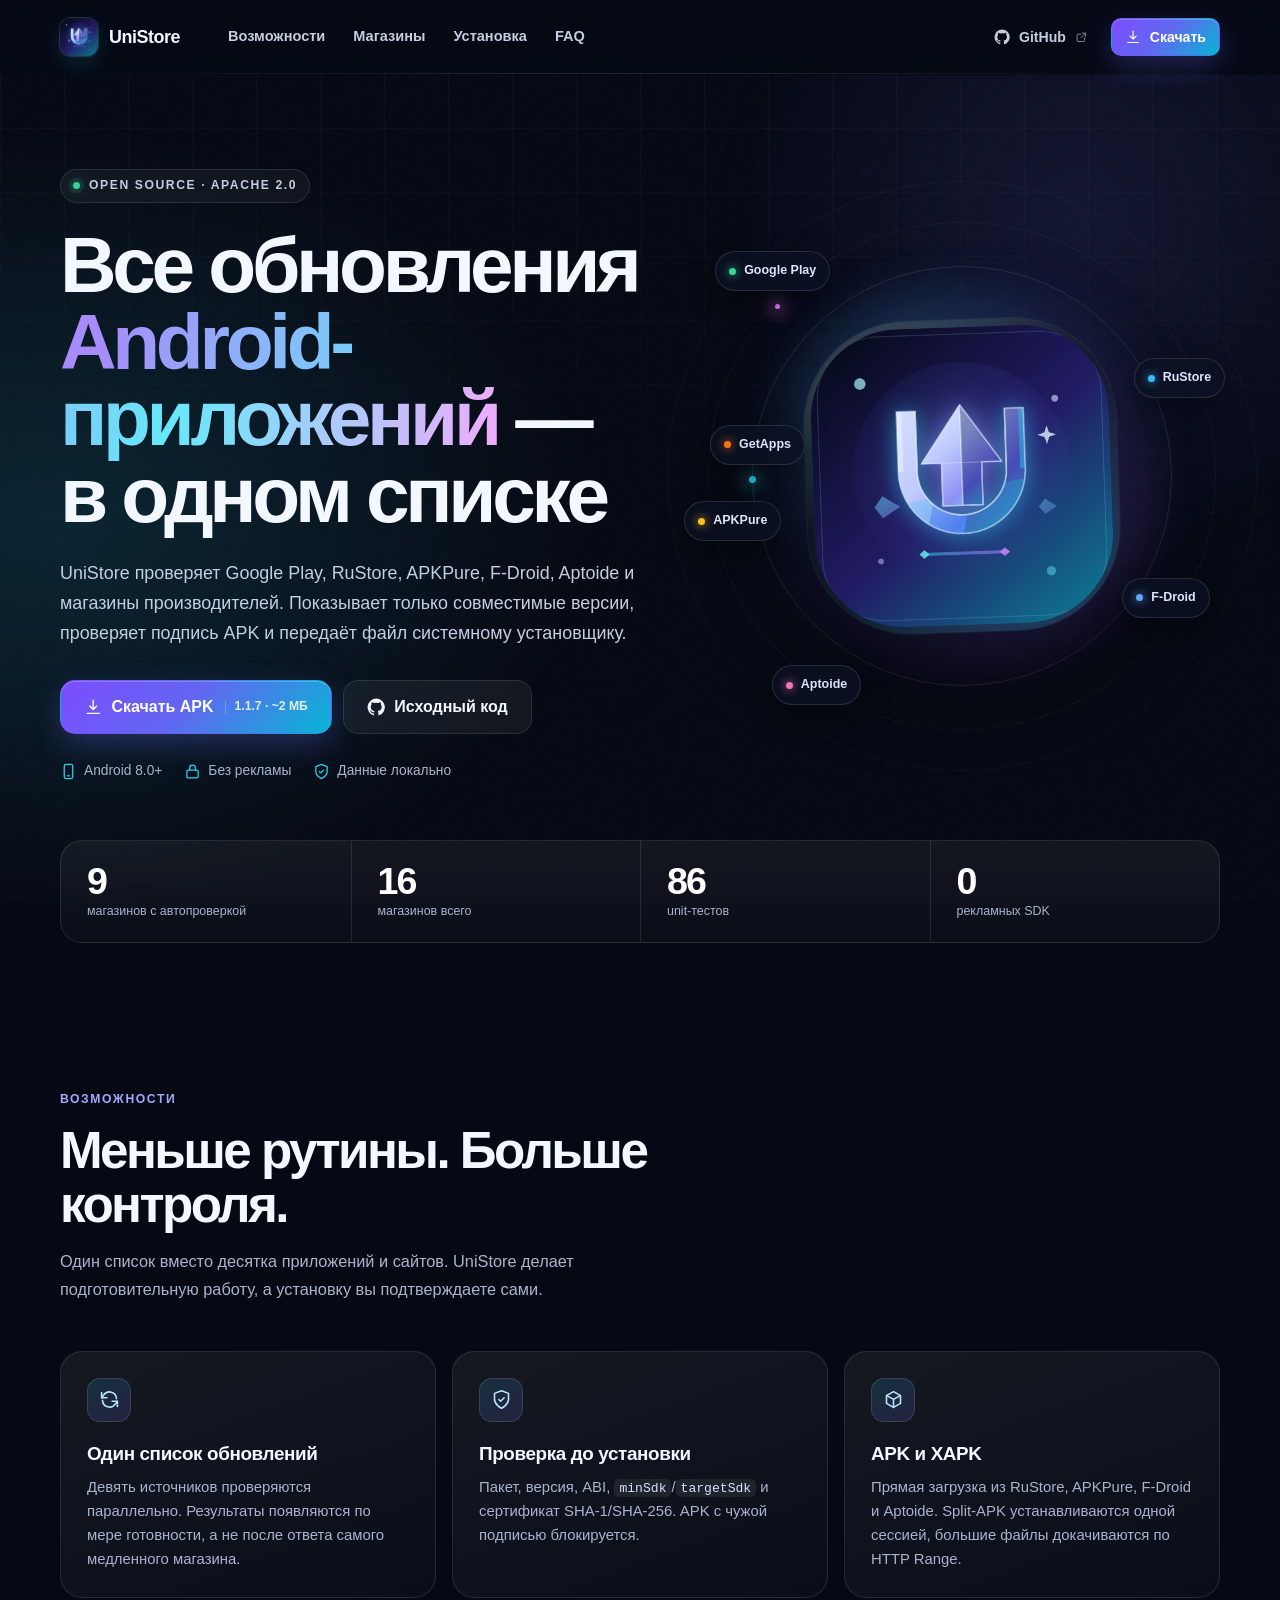
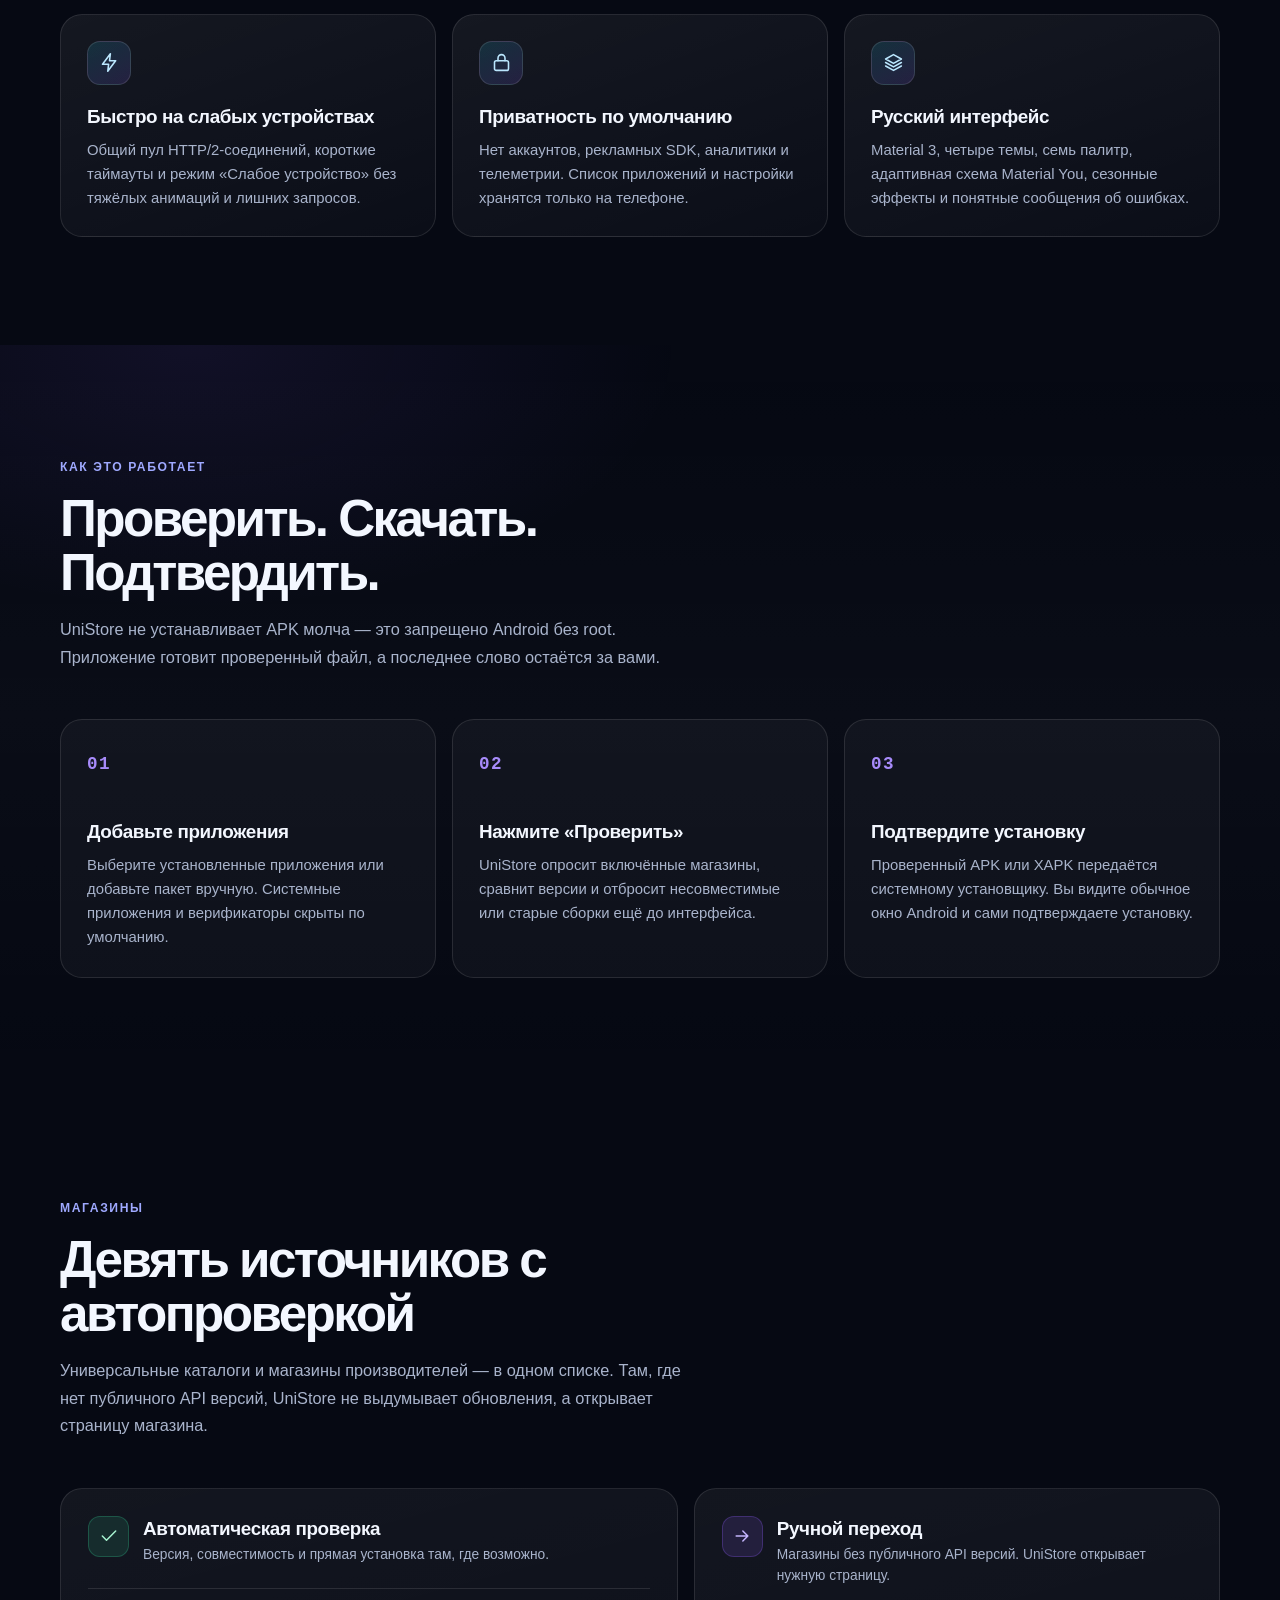
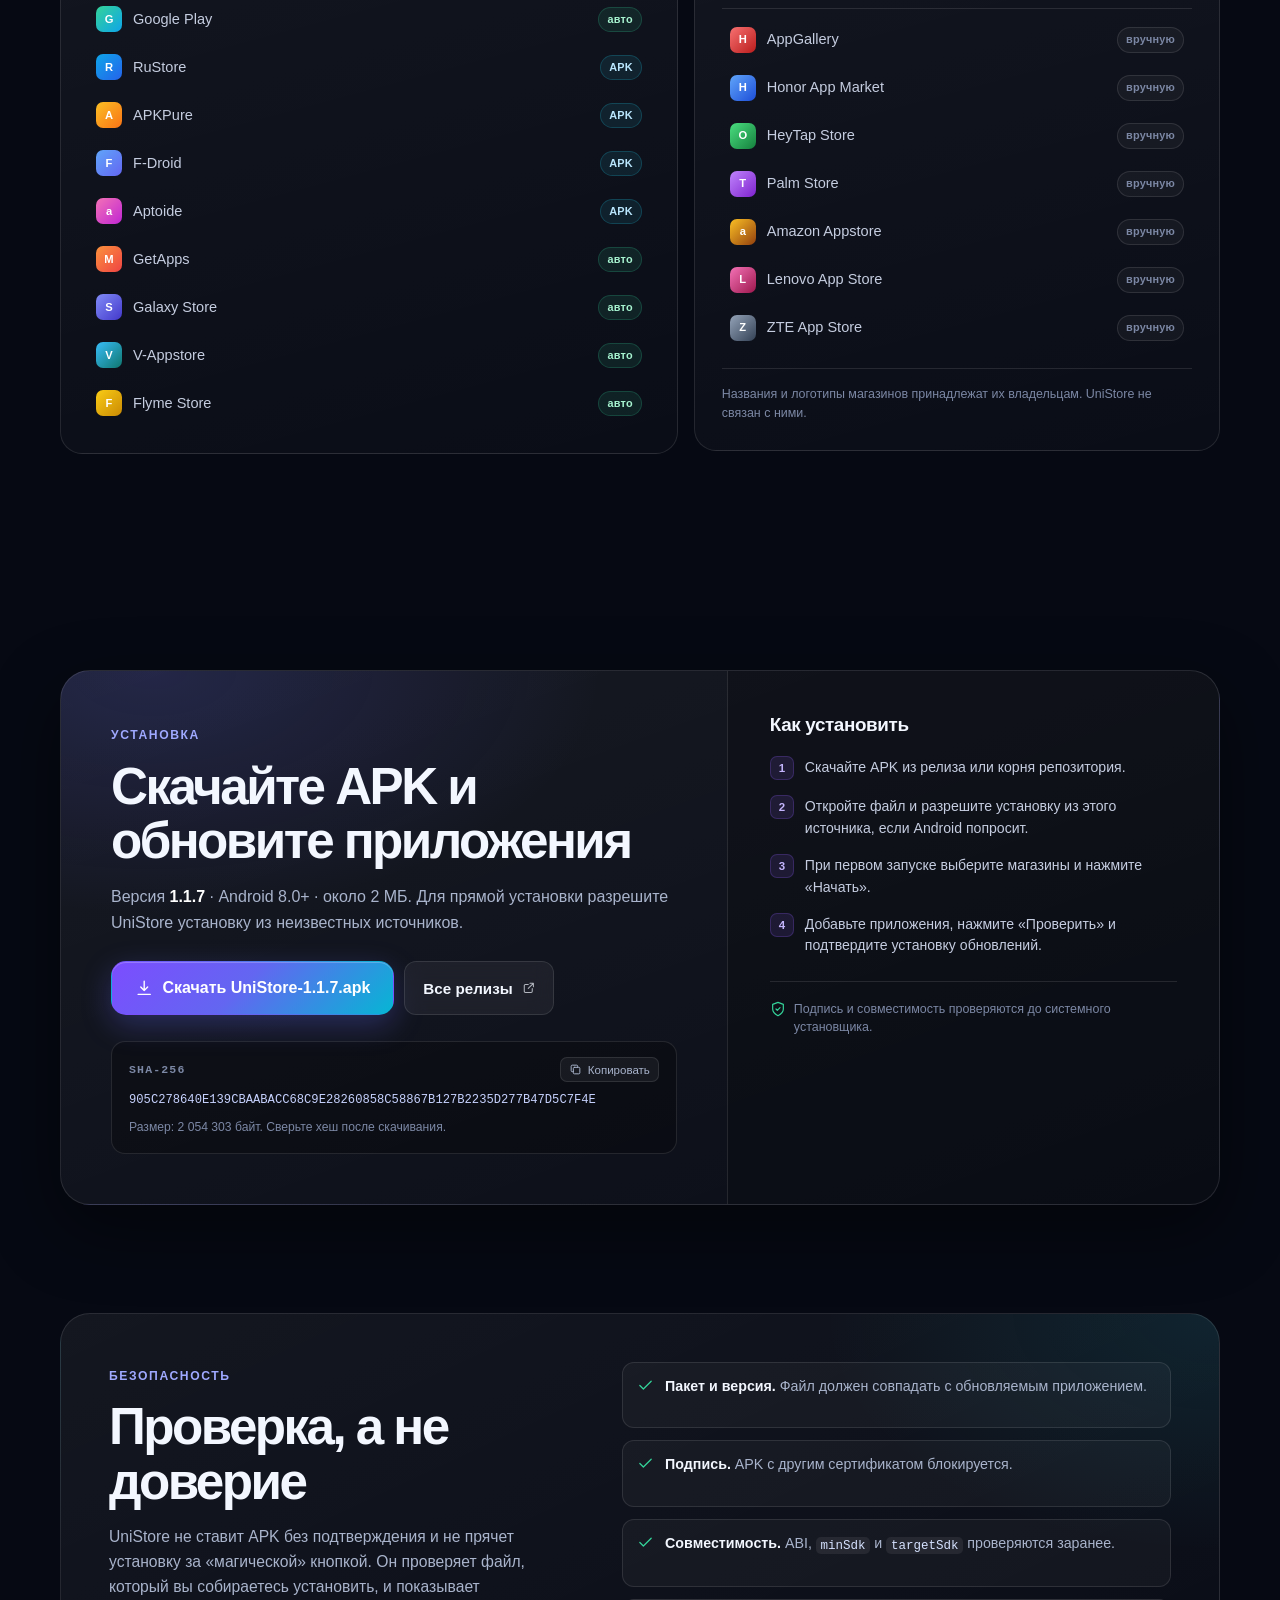
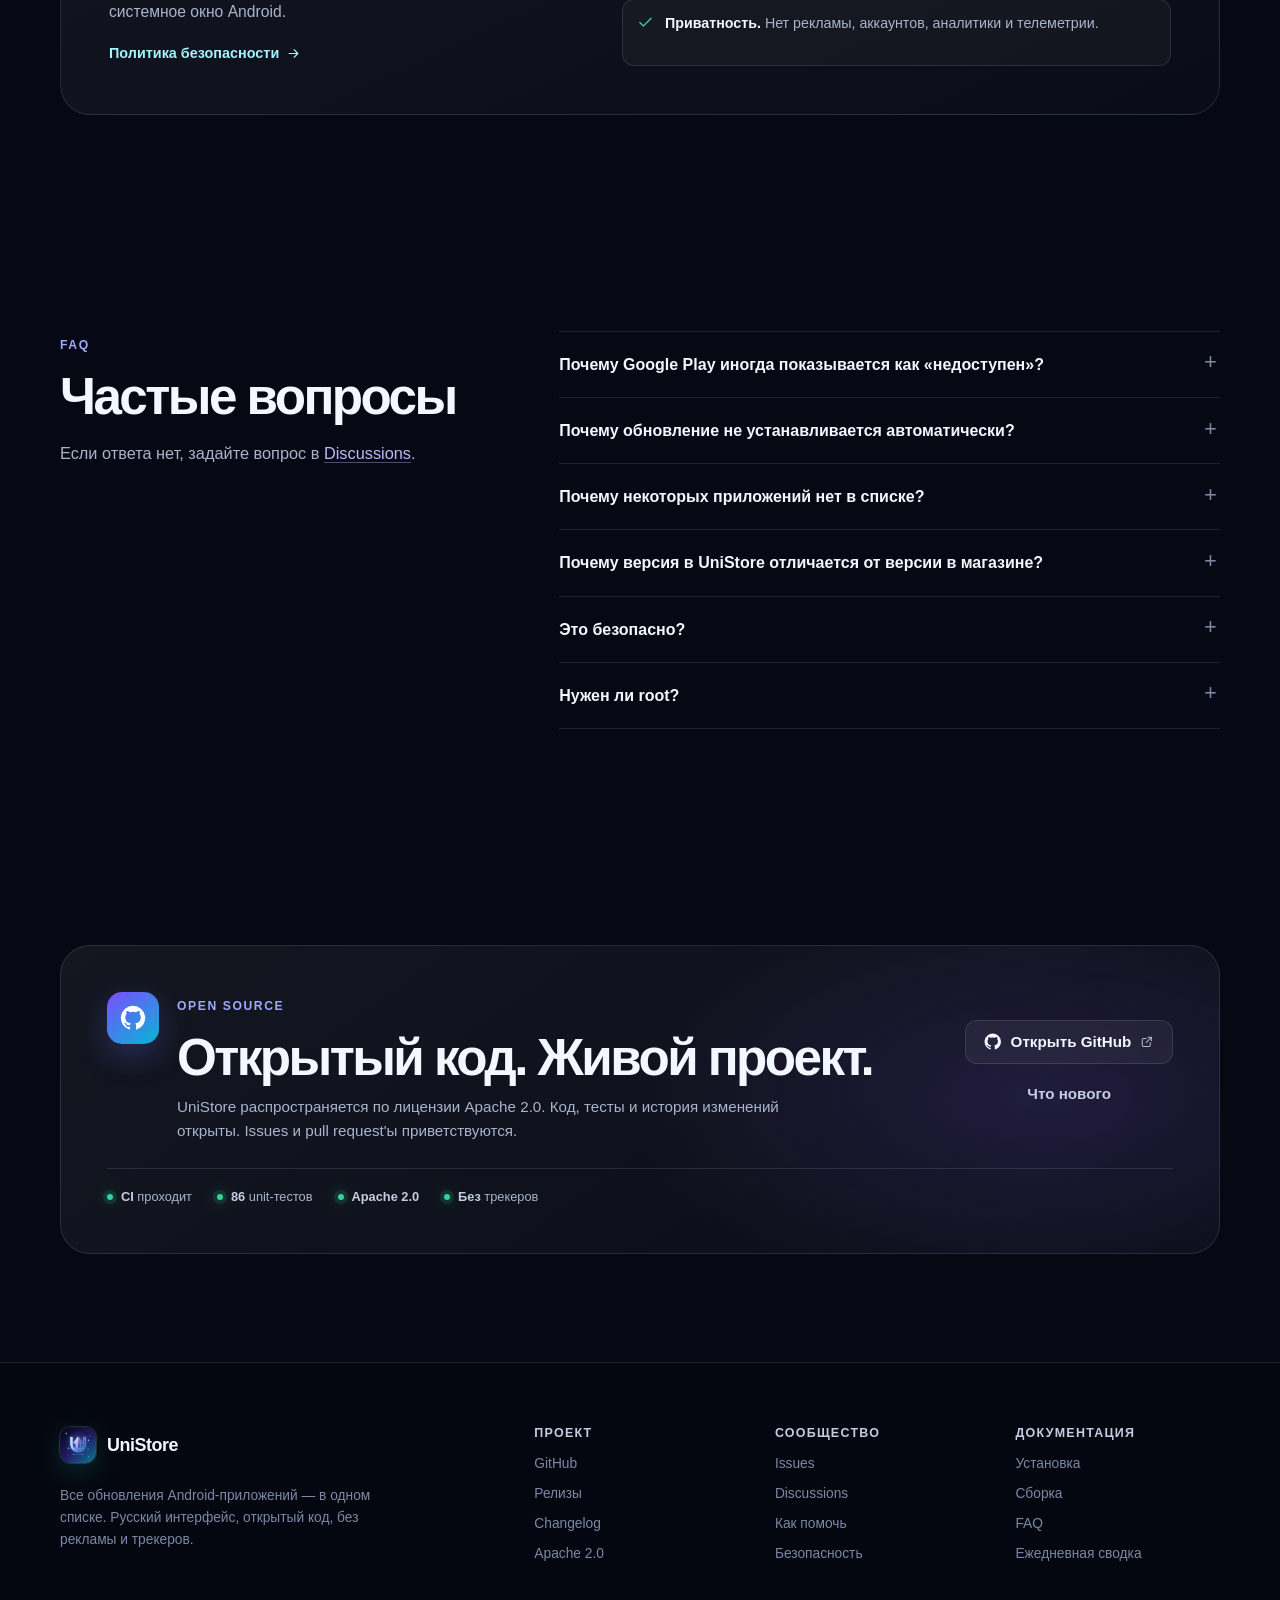
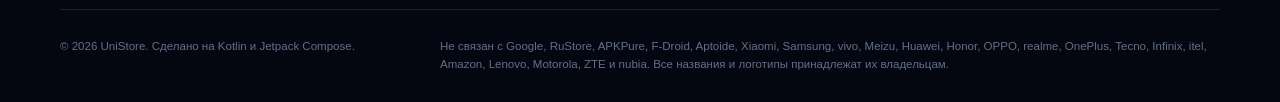
==== docs/index.html @ 8c4f759f "Add GitHub Pages landing page" ====
<!doctype html>
<html lang="ru">
<head>
  <meta charset="utf-8">
  <meta name="viewport" content="width=device-width, initial-scale=1">
  <title>UniStore — все обновления Android-приложений в одном списке</title>
  <meta name="description" content="UniStore собирает обновления из Google Play, RuStore, APKPure, F-Droid, Aptoide и магазинов производителей. Проверяет совместимость и подпись APK, работает без рекламы и трекеров.">
  <meta name="theme-color" content="#060913">
  <meta name="color-scheme" content="dark">
  <link rel="canonical" href="https://netlapps.github.io/UniStore/">

  <meta property="og:type" content="website">
  <meta property="og:site_name" content="UniStore">
  <meta property="og:locale" content="ru_RU">
  <meta property="og:url" content="https://netlapps.github.io/UniStore/">
  <meta property="og:title" content="UniStore — все обновления Android-приложений в одном списке">
  <meta property="og:description" content="Девять магазинов с автопроверкой, проверка подписи APK, русский интерфейс. Open source, без рекламы и трекеров.">
  <meta property="og:image" content="https://netlapps.github.io/UniStore/assets/og-image.png">
  <meta property="og:image:width" content="1280">
  <meta property="og:image:height" content="640">
  <meta property="og:image:alt" content="UniStore — все обновления Android-приложений в одном списке">
  <meta name="twitter:card" content="summary_large_image">
  <meta name="twitter:title" content="UniStore — все обновления Android-приложений в одном списке">
  <meta name="twitter:description" content="Девять магазинов с автопроверкой, проверка подписи APK, русский интерфейс. Open source, без рекламы и трекеров.">
  <meta name="twitter:image" content="https://netlapps.github.io/UniStore/assets/og-image.png">

  <link rel="icon" type="image/png" sizes="32x32" href="assets/favicon-32.png">
  <link rel="apple-touch-icon" href="assets/apple-touch-icon.png">
  <link rel="preload" as="image" href="assets/logo.png">
  <link rel="stylesheet" href="assets/styles.css">
</head>
<body>
  <a class="skip-link" href="#main">Перейти к содержанию</a>

  <svg class="svg-sprite" aria-hidden="true" focusable="false">
    <symbol id="i-download" viewBox="0 0 24 24">
      <path d="M12 3v12m0 0 4.5-4.5M12 15 7.5 10.5M4 20h16"/>
    </symbol>
    <symbol id="i-github" viewBox="0 0 24 24">
      <path d="M12 .8a11.2 11.2 0 0 0-3.54 21.83c.56.1.77-.24.77-.54v-1.9c-3.12.68-3.78-1.5-3.78-1.5-.51-1.3-1.25-1.65-1.25-1.65-1.02-.7.08-.69.08-.69 1.13.08 1.72 1.16 1.72 1.16 1 1.72 2.63 1.22 3.27.93.1-.72.39-1.22.71-1.5-2.49-.28-5.1-1.24-5.1-5.53 0-1.22.44-2.22 1.15-3-.12-.28-.5-1.42.11-2.96 0 0 .94-.3 3.08 1.15a10.7 10.7 0 0 1 5.6 0c2.14-1.45 3.08-1.15 3.08-1.15.61 1.54.23 2.68.11 2.96.72.78 1.15 1.78 1.15 3 0 4.3-2.62 5.24-5.11 5.52.4.35.76 1.03.76 2.08v3.08c0 .3.2.65.78.54A11.2 11.2 0 0 0 12 .8Z"/>
    </symbol>
    <symbol id="i-check" viewBox="0 0 24 24">
      <path d="m20 6-11 11-5-5"/>
    </symbol>
    <symbol id="i-shield" viewBox="0 0 24 24">
      <path d="M12 22s8-4 8-10V5l-8-3-8 3v7c0 6 8 10 8 10Z"/>
      <path d="m9 12 2 2 4-4"/>
    </symbol>
    <symbol id="i-refresh" viewBox="0 0 24 24">
      <path d="M20 11a8 8 0 0 0-14.7-4L3 10"/>
      <path d="M3 4v6h6"/>
      <path d="M4 13a8 8 0 0 0 14.7 4L21 14"/>
      <path d="M21 20v-6h-6"/>
    </symbol>
    <symbol id="i-package" viewBox="0 0 24 24">
      <path d="m12 3 8 4.5v9L12 21l-8-4.5v-9L12 3Z"/>
      <path d="m4.3 7.6 7.7 4.3 7.7-4.3M12 12v9"/>
    </symbol>
    <symbol id="i-layers" viewBox="0 0 24 24">
      <path d="m12 3 9 5-9 5-9-5 9-5Z"/>
      <path d="m3 12 9 5 9-5M3 16l9 5 9-5"/>
    </symbol>
    <symbol id="i-zap" viewBox="0 0 24 24">
      <path d="M13 2 4 14h7l-1 8 9-12h-7l1-8Z"/>
    </symbol>
    <symbol id="i-lock" viewBox="0 0 24 24">
      <rect x="4" y="10" width="16" height="11" rx="2"/>
      <path d="M8 10V7a4 4 0 0 1 8 0v3"/>
    </symbol>
    <symbol id="i-smartphone" viewBox="0 0 24 24">
      <rect x="6" y="2" width="12" height="20" rx="2.5"/>
      <path d="M11 18h2"/>
    </symbol>
    <symbol id="i-globe" viewBox="0 0 24 24">
      <circle cx="12" cy="12" r="9"/>
      <path d="M3 12h18M12 3c2.7 2.7 4 6 4 9s-1.3 6.3-4 9c-2.7-2.7-4-6-4-9s1.3-6.3 4-9Z"/>
    </symbol>
    <symbol id="i-arrow" viewBox="0 0 24 24">
      <path d="M5 12h14m0 0-6-6m6 6-6 6"/>
    </symbol>
    <symbol id="i-external" viewBox="0 0 24 24">
      <path d="M14 4h6v6M20 4l-9 9"/>
      <path d="M18 13v5a2 2 0 0 1-2 2H6a2 2 0 0 1-2-2V8a2 2 0 0 1 2-2h5"/>
    </symbol>
    <symbol id="i-copy" viewBox="0 0 24 24">
      <rect x="8" y="8" width="12" height="12" rx="2"/>
      <path d="M16 8V6a2 2 0 0 0-2-2H6a2 2 0 0 0-2 2v8a2 2 0 0 0 2 2h2"/>
    </symbol>
    <symbol id="i-menu" viewBox="0 0 24 24">
      <path d="M4 7h16M4 12h16M4 17h16"/>
    </symbol>
    <symbol id="i-close" viewBox="0 0 24 24">
      <path d="m6 6 12 12M18 6 6 18"/>
    </symbol>
    <symbol id="i-spark" viewBox="0 0 24 24">
      <path d="M12 3v4M12 17v4M3 12h4M17 12h4M5.6 5.6l2.8 2.8M15.6 15.6l2.8 2.8M18.4 5.6l-2.8 2.8M8.4 15.6l-2.8 2.8"/>
    </symbol>
  </svg>

  <header class="site-header">
    <div class="container header-inner">
      <a class="brand" href="#top" aria-label="UniStore — на главную">
        <img src="assets/logo.png" width="38" height="38" alt="">
        <span>UniStore</span>
      </a>

      <nav class="nav" id="site-nav" aria-label="Основная навигация">
        <a href="#features">Возможности</a>
        <a href="#stores">Магазины</a>
        <a href="#install">Установка</a>
        <a href="#faq">FAQ</a>
      </nav>

      <div class="header-actions">
        <a class="btn btn-quiet btn-sm desktop-only" href="https://github.com/NetlApps/UniStore" target="_blank" rel="noopener">
          <svg class="icon" aria-hidden="true"><use href="#i-github"/></svg>
          GitHub
          <svg class="icon icon-external" aria-hidden="true"><use href="#i-external"/></svg>
          <span class="sr-only">(откроется в новой вкладке)</span>
        </a>
        <a class="btn btn-primary btn-sm" href="https://github.com/NetlApps/UniStore/releases/download/v1.1.7/UniStore-1.1.7.apk">
          <svg class="icon" aria-hidden="true"><use href="#i-download"/></svg>
          Скачать
        </a>
        <button class="nav-toggle" type="button" aria-expanded="false" aria-controls="site-nav" aria-label="Открыть меню">
          <svg class="icon icon-menu" aria-hidden="true"><use href="#i-menu"/></svg>
          <svg class="icon icon-close" aria-hidden="true"><use href="#i-close"/></svg>
        </button>
      </div>
    </div>
  </header>

  <main id="main">
    <section class="hero" id="top">
      <div class="hero-grid-bg" aria-hidden="true"></div>
      <div class="container hero-grid">
        <div class="hero-copy reveal">
          <p class="eyebrow"><span class="status-dot"></span> Open source · Apache 2.0</p>
          <h1>Все обновления <span class="gradient-text">Android-приложений</span> — в одном списке</h1>
          <p class="lead">UniStore проверяет Google Play, RuStore, APKPure, F-Droid, Aptoide и магазины производителей. Показывает только совместимые версии, проверяет подпись APK и передаёт файл системному установщику.</p>

          <div class="hero-actions">
            <a class="btn btn-primary btn-lg" href="https://github.com/NetlApps/UniStore/releases/download/v1.1.7/UniStore-1.1.7.apk">
              <svg class="icon" aria-hidden="true"><use href="#i-download"/></svg>
              Скачать APK
              <span class="btn-note">1.1.7 · ~2 МБ</span>
            </a>
            <a class="btn btn-secondary btn-lg" href="https://github.com/NetlApps/UniStore" target="_blank" rel="noopener">
              <svg class="icon" aria-hidden="true"><use href="#i-github"/></svg>
              Исходный код
              <span class="sr-only">(откроется в новой вкладке)</span>
            </a>
          </div>

          <ul class="hero-meta" aria-label="Ключевые свойства">
            <li><svg class="icon" aria-hidden="true"><use href="#i-smartphone"/></svg> Android 8.0+</li>
            <li><svg class="icon" aria-hidden="true"><use href="#i-lock"/></svg> Без рекламы</li>
            <li><svg class="icon" aria-hidden="true"><use href="#i-shield"/></svg> Данные локально</li>
          </ul>
        </div>

        <div class="hero-visual reveal" aria-label="Логотип UniStore и поддерживаемые магазины">
          <div class="visual-glow" aria-hidden="true"></div>
          <div class="orbit orbit-1" aria-hidden="true"></div>
          <div class="orbit orbit-2" aria-hidden="true"></div>
          <div class="orbit orbit-3" aria-hidden="true"></div>
          <div class="logo-card">
            <img src="assets/logo.png" width="512" height="512" alt="Логотип UniStore «Кристалл × U»">
          </div>
          <div class="source-cloud" aria-hidden="true">
            <span class="source-pill pill-1"><span class="store-dot dot-play"></span>Google Play</span>
            <span class="source-pill pill-2"><span class="store-dot dot-rustore"></span>RuStore</span>
            <span class="source-pill pill-3"><span class="store-dot dot-apkpure"></span>APKPure</span>
            <span class="source-pill pill-4"><span class="store-dot dot-fdroid"></span>F-Droid</span>
            <span class="source-pill pill-5"><span class="store-dot dot-aptoide"></span>Aptoide</span>
            <span class="source-pill pill-6"><span class="store-dot dot-getapps"></span>GetApps</span>
          </div>
        </div>
      </div>

      <div class="container">
        <dl class="stats-bar reveal">
          <div class="stat">
            <dt>магазинов с автопроверкой</dt>
            <dd>9</dd>
          </div>
          <div class="stat">
            <dt>магазинов всего</dt>
            <dd>16</dd>
          </div>
          <div class="stat">
            <dt>unit-тестов</dt>
            <dd>86</dd>
          </div>
          <div class="stat">
            <dt>рекламных SDK</dt>
            <dd>0</dd>
          </div>
        </dl>
      </div>
    </section>

    <section class="section" id="features">
      <div class="container">
        <div class="section-head reveal">
          <p class="section-label">Возможности</p>
          <h2>Меньше рутины. Больше контроля.</h2>
          <p>Один список вместо десятка приложений и сайтов. UniStore делает подготовительную работу, а установку вы подтверждаете сами.</p>
        </div>

        <div class="feature-grid">
          <article class="feature-card reveal">
            <div class="feature-icon"><svg class="icon" aria-hidden="true"><use href="#i-refresh"/></svg></div>
            <h3>Один список обновлений</h3>
            <p>Девять источников проверяются параллельно. Результаты появляются по мере готовности, а не после ответа самого медленного магазина.</p>
          </article>

          <article class="feature-card reveal">
            <div class="feature-icon"><svg class="icon" aria-hidden="true"><use href="#i-shield"/></svg></div>
            <h3>Проверка до установки</h3>
            <p>Пакет, версия, ABI, <code>minSdk</code>/<code>targetSdk</code> и сертификат SHA-1/SHA-256. APK с чужой подписью блокируется.</p>
          </article>

          <article class="feature-card reveal">
            <div class="feature-icon"><svg class="icon" aria-hidden="true"><use href="#i-package"/></svg></div>
            <h3>APK и XAPK</h3>
            <p>Прямая загрузка из RuStore, APKPure, F-Droid и Aptoide. Split-APK устанавливаются одной сессией, большие файлы докачиваются по HTTP Range.</p>
          </article>

          <article class="feature-card reveal">
            <div class="feature-icon"><svg class="icon" aria-hidden="true"><use href="#i-zap"/></svg></div>
            <h3>Быстро на слабых устройствах</h3>
            <p>Общий пул HTTP/2-соединений, короткие таймауты и режим «Слабое устройство» без тяжёлых анимаций и лишних запросов.</p>
          </article>

          <article class="feature-card reveal">
            <div class="feature-icon"><svg class="icon" aria-hidden="true"><use href="#i-lock"/></svg></div>
            <h3>Приватность по умолчанию</h3>
            <p>Нет аккаунтов, рекламных SDK, аналитики и телеметрии. Список приложений и настройки хранятся только на телефоне.</p>
          </article>

          <article class="feature-card reveal">
            <div class="feature-icon"><svg class="icon" aria-hidden="true"><use href="#i-layers"/></svg></div>
            <h3>Русский интерфейс</h3>
            <p>Material 3, четыре темы, семь палитр, адаптивная схема Material You, сезонные эффекты и понятные сообщения об ошибках.</p>
          </article>
        </div>
      </div>
    </section>

    <section class="section section-split" id="how">
      <div class="container">
        <div class="section-head reveal">
          <p class="section-label">Как это работает</p>
          <h2>Проверить. Скачать. Подтвердить.</h2>
          <p>UniStore не устанавливает APK молча — это запрещено Android без root. Приложение готовит проверенный файл, а последнее слово остаётся за вами.</p>
        </div>

        <ol class="steps">
          <li class="step reveal">
            <span class="step-number">01</span>
            <h3>Добавьте приложения</h3>
            <p>Выберите установленные приложения или добавьте пакет вручную. Системные приложения и верификаторы скрыты по умолчанию.</p>
          </li>
          <li class="step reveal">
            <span class="step-number">02</span>
            <h3>Нажмите «Проверить»</h3>
            <p>UniStore опросит включённые магазины, сравнит версии и отбросит несовместимые или старые сборки ещё до интерфейса.</p>
          </li>
          <li class="step reveal">
            <span class="step-number">03</span>
            <h3>Подтвердите установку</h3>
            <p>Проверенный APK или XAPK передаётся системному установщику. Вы видите обычное окно Android и сами подтверждаете установку.</p>
          </li>
        </ol>
      </div>
    </section>

    <section class="section" id="stores">
      <div class="container">
        <div class="section-head reveal">
          <p class="section-label">Магазины</p>
          <h2>Девять источников с автопроверкой</h2>
          <p>Универсальные каталоги и магазины производителей — в одном списке. Там, где нет публичного API версий, UniStore не выдумывает обновления, а открывает страницу магазина.</p>
        </div>

        <div class="stores-grid">
          <article class="store-panel reveal">
            <div class="store-panel-head">
              <span class="panel-icon panel-icon-green"><svg class="icon" aria-hidden="true"><use href="#i-check"/></svg></span>
              <div>
                <h3>Автоматическая проверка</h3>
                <p>Версия, совместимость и прямая установка там, где возможно.</p>
              </div>
            </div>
            <ul class="store-list">
              <li><span class="store-mark mark-play">G</span><span>Google Play</span><span class="store-status status-auto">авто</span></li>
              <li><span class="store-mark mark-rustore">R</span><span>RuStore</span><span class="store-status status-install">APK</span></li>
              <li><span class="store-mark mark-apkpure">A</span><span>APKPure</span><span class="store-status status-install">APK</span></li>
              <li><span class="store-mark mark-fdroid">F</span><span>F-Droid</span><span class="store-status status-install">APK</span></li>
              <li><span class="store-mark mark-aptoide">a</span><span>Aptoide</span><span class="store-status status-install">APK</span></li>
              <li><span class="store-mark mark-getapps">M</span><span>GetApps</span><span class="store-status status-auto">авто</span></li>
              <li><span class="store-mark mark-galaxy">S</span><span>Galaxy Store</span><span class="store-status status-auto">авто</span></li>
              <li><span class="store-mark mark-vivo">V</span><span>V-Appstore</span><span class="store-status status-auto">авто</span></li>
              <li><span class="store-mark mark-flyme">F</span><span>Flyme Store</span><span class="store-status status-auto">авто</span></li>
            </ul>
          </article>

          <article class="store-panel reveal">
            <div class="store-panel-head">
              <span class="panel-icon panel-icon-violet"><svg class="icon" aria-hidden="true"><use href="#i-arrow"/></svg></span>
              <div>
                <h3>Ручной переход</h3>
                <p>Магазины без публичного API версий. UniStore открывает нужную страницу.</p>
              </div>
            </div>
            <ul class="store-list store-list-manual">
              <li><span class="store-mark mark-huawei">H</span><span>AppGallery</span><span class="store-status status-manual">вручную</span></li>
              <li><span class="store-mark mark-honor">H</span><span>Honor App Market</span><span class="store-status status-manual">вручную</span></li>
              <li><span class="store-mark mark-oppo">O</span><span>HeyTap Store</span><span class="store-status status-manual">вручную</span></li>
              <li><span class="store-mark mark-transsion">T</span><span>Palm Store</span><span class="store-status status-manual">вручную</span></li>
              <li><span class="store-mark mark-amazon">a</span><span>Amazon Appstore</span><span class="store-status status-manual">вручную</span></li>
              <li><span class="store-mark mark-lenovo">L</span><span>Lenovo App Store</span><span class="store-status status-manual">вручную</span></li>
              <li><span class="store-mark mark-zte">Z</span><span>ZTE App Store</span><span class="store-status status-manual">вручную</span></li>
            </ul>
            <p class="store-note">Названия и логотипы магазинов принадлежат их владельцам. UniStore не связан с ними.</p>
          </article>
        </div>
      </div>
    </section>

    <section class="section" id="install">
      <div class="container">
        <div class="install-card reveal">
          <div class="install-main">
            <p class="section-label">Установка</p>
            <h2>Скачайте APK и обновите приложения</h2>
            <p class="install-lead">Версия <strong>1.1.7</strong> · Android 8.0+ · около 2 МБ. Для прямой установки разрешите UniStore установку из неизвестных источников.</p>

            <div class="install-actions">
              <a class="btn btn-primary btn-lg" href="https://github.com/NetlApps/UniStore/releases/download/v1.1.7/UniStore-1.1.7.apk">
                <svg class="icon" aria-hidden="true"><use href="#i-download"/></svg>
                Скачать UniStore-1.1.7.apk
              </a>
              <a class="btn btn-secondary" href="https://github.com/NetlApps/UniStore/releases/latest" target="_blank" rel="noopener">
                Все релизы
                <svg class="icon icon-external" aria-hidden="true"><use href="#i-external"/></svg>
                <span class="sr-only">(откроется в новой вкладке)</span>
              </a>
            </div>

            <div class="checksum">
              <div class="checksum-head">
                <span>SHA-256</span>
                <button class="copy-button" type="button" data-copy="905C278640E139CBAABACC68C9E28260858C58867B127B2235D277B47D5C7F4E" aria-label="Скопировать SHA-256">
                  <svg class="icon" aria-hidden="true"><use href="#i-copy"/></svg>
                  <span class="copy-label">Копировать</span>
                </button>
              </div>
              <code>905C278640E139CBAABACC68C9E28260858C58867B127B2235D277B47D5C7F4E</code>
              <p>Размер: 2 054 303 байт. Сверьте хеш после скачивания.</p>
            </div>
          </div>

          <div class="install-side">
            <h3>Как установить</h3>
            <ol class="install-steps">
              <li><span>1</span><p>Скачайте APK из релиза или корня репозитория.</p></li>
              <li><span>2</span><p>Откройте файл и разрешите установку из этого источника, если Android попросит.</p></li>
              <li><span>3</span><p>При первом запуске выберите магазины и нажмите «Начать».</p></li>
              <li><span>4</span><p>Добавьте приложения, нажмите «Проверить» и подтвердите установку обновлений.</p></li>
            </ol>
            <p class="install-note"><svg class="icon" aria-hidden="true"><use href="#i-shield"/></svg> Подпись и совместимость проверяются до системного установщика.</p>
          </div>
        </div>
      </div>
    </section>

    <section class="section section-trust">
      <div class="container">
        <div class="trust-card reveal">
          <div class="trust-copy">
            <p class="section-label">Безопасность</p>
            <h2>Проверка, а не доверие</h2>
            <p>UniStore не ставит APK без подтверждения и не прячет установку за «магической» кнопкой. Он проверяет файл, который вы собираетесь установить, и показывает системное окно Android.</p>
            <a class="text-link" href="https://github.com/NetlApps/UniStore/blob/main/SECURITY.md" target="_blank" rel="noopener">
              Политика безопасности
              <svg class="icon" aria-hidden="true"><use href="#i-arrow"/></svg>
              <span class="sr-only">(откроется в новой вкладке)</span>
            </a>
          </div>
          <ul class="trust-list">
            <li><svg class="icon" aria-hidden="true"><use href="#i-check"/></svg><span><strong>Пакет и версия.</strong> Файл должен совпадать с обновляемым приложением.</span></li>
            <li><svg class="icon" aria-hidden="true"><use href="#i-check"/></svg><span><strong>Подпись.</strong> APK с другим сертификатом блокируется.</span></li>
            <li><svg class="icon" aria-hidden="true"><use href="#i-check"/></svg><span><strong>Совместимость.</strong> ABI, <code>minSdk</code> и <code>targetSdk</code> проверяются заранее.</span></li>
            <li><svg class="icon" aria-hidden="true"><use href="#i-check"/></svg><span><strong>Приватность.</strong> Нет рекламы, аккаунтов, аналитики и телеметрии.</span></li>
          </ul>
        </div>
      </div>
    </section>

    <section class="section" id="faq">
      <div class="container faq-layout">
        <div class="section-head reveal">
          <p class="section-label">FAQ</p>
          <h2>Частые вопросы</h2>
          <p>Если ответа нет, задайте вопрос в <a href="https://github.com/NetlApps/UniStore/discussions" target="_blank" rel="noopener">Discussions</a>.</p>
        </div>

        <div class="faq-list reveal">
          <details>
            <summary>Почему Google Play иногда показывается как «недоступен»?</summary>
            <p>Google Play не отдаёт версии через публичный API, поэтому UniStore читает страницу приложения. В России она часто открывается только через VPN. Если VPN работает в режиме split tunneling, добавьте UniStore в список приложений, которые идут через туннель.</p>
          </details>
          <details>
            <summary>Почему обновление не устанавливается автоматически?</summary>
            <p>Android запрещает тихую установку APK без root. UniStore скачивает и проверяет файл, после чего открывает системный установщик. Установку подтверждает пользователь — это требование безопасности ОС.</p>
          </details>
          <details>
            <summary>Почему некоторых приложений нет в списке?</summary>
            <p>По умолчанию скрыты системные приложения, фоновые компоненты без MAIN-активности, верификаторы и известные предустановки производителей. Проверку системных приложений можно включить в настройках.</p>
          </details>
          <details>
            <summary>Почему версия в UniStore отличается от версии в магазине?</summary>
            <p>Магазины могут публиковать разные сборки для регионов, архитектур и каналов обновления. UniStore показывает версию из конкретного источника и проверяет её совместимость с телефоном. Если версия не подходит по ABI или <code>targetSdk</code>, она скрывается.</p>
          </details>
          <details>
            <summary>Это безопасно?</summary>
            <p>UniStore проверяет пакет, версию и сертификат APK до установки и блокирует файлы с чужой подписью. В проекте нет рекламных и аналитических SDK. Скачанные файлы удаляются из кэша после установки или отмены.</p>
          </details>
          <details>
            <summary>Нужен ли root?</summary>
            <p>Нет. UniStore работает без root: он находит и проверяет обновления, скачивает APK/XAPK и передаёт файл системному установщику Android.</p>
          </details>
        </div>
      </div>
    </section>

    <section class="section" id="community">
      <div class="container">
        <div class="community-card reveal">
          <div class="community-main">
            <div class="community-icon"><svg class="icon" aria-hidden="true"><use href="#i-github"/></svg></div>
            <div>
              <p class="section-label">Open source</p>
              <h2>Открытый код. Живой проект.</h2>
              <p>UniStore распространяется по лицензии Apache 2.0. Код, тесты и история изменений открыты. Issues и pull request'ы приветствуются.</p>
            </div>
          </div>
          <div class="community-actions">
            <a class="btn btn-secondary" href="https://github.com/NetlApps/UniStore" target="_blank" rel="noopener">
              <svg class="icon" aria-hidden="true"><use href="#i-github"/></svg>
              Открыть GitHub
              <svg class="icon icon-external" aria-hidden="true"><use href="#i-external"/></svg>
              <span class="sr-only">(откроется в новой вкладке)</span>
            </a>
            <a class="btn btn-quiet" href="https://github.com/NetlApps/UniStore/blob/main/CHANGELOG.md" target="_blank" rel="noopener">
              Что нового
              <span class="sr-only">(откроется в новой вкладке)</span>
            </a>
          </div>
          <ul class="community-stats">
            <li><span class="status-dot"></span><span><strong>CI</strong> проходит</span></li>
            <li><span class="status-dot"></span><span><strong>86</strong> unit-тестов</span></li>
            <li><span class="status-dot"></span><span><strong>Apache 2.0</strong></span></li>
            <li><span class="status-dot"></span><span><strong>Без</strong> трекеров</span></li>
          </ul>
        </div>
      </div>
    </section>
  </main>

  <footer class="site-footer">
    <div class="container footer-grid">
      <div class="footer-brand">
        <a class="brand" href="#top" aria-label="UniStore — на главную">
          <img src="assets/logo.png" width="36" height="36" alt="">
          <span>UniStore</span>
        </a>
        <p>Все обновления Android-приложений — в одном списке. Русский интерфейс, открытый код, без рекламы и трекеров.</p>
      </div>

      <nav class="footer-col" aria-label="Проект">
        <h2>Проект</h2>
        <a href="https://github.com/NetlApps/UniStore" target="_blank" rel="noopener">GitHub</a>
        <a href="https://github.com/NetlApps/UniStore/releases" target="_blank" rel="noopener">Релизы</a>
        <a href="https://github.com/NetlApps/UniStore/blob/main/CHANGELOG.md" target="_blank" rel="noopener">Changelog</a>
        <a href="https://github.com/NetlApps/UniStore/blob/main/LICENSE" target="_blank" rel="noopener">Apache 2.0</a>
      </nav>

      <nav class="footer-col" aria-label="Сообщество">
        <h2>Сообщество</h2>
        <a href="https://github.com/NetlApps/UniStore/issues" target="_blank" rel="noopener">Issues</a>
        <a href="https://github.com/NetlApps/UniStore/discussions" target="_blank" rel="noopener">Discussions</a>
        <a href="https://github.com/NetlApps/UniStore/blob/main/CONTRIBUTING.md" target="_blank" rel="noopener">Как помочь</a>
        <a href="https://github.com/NetlApps/UniStore/blob/main/SECURITY.md" target="_blank" rel="noopener">Безопасность</a>
      </nav>

      <nav class="footer-col" aria-label="Документация">
        <h2>Документация</h2>
        <a href="https://github.com/NetlApps/UniStore#установка" target="_blank" rel="noopener">Установка</a>
        <a href="https://github.com/NetlApps/UniStore#сборка" target="_blank" rel="noopener">Сборка</a>
        <a href="https://github.com/NetlApps/UniStore#faq" target="_blank" rel="noopener">FAQ</a>
        <a href="https://github.com/NetlApps/UniStore/issues/1" target="_blank" rel="noopener">Ежедневная сводка</a>
      </nav>
    </div>

    <div class="container footer-bottom">
      <p>© <span id="year">2026</span> UniStore. Сделано на Kotlin и Jetpack Compose.</p>
      <p>Не связан с Google, RuStore, APKPure, F-Droid, Aptoide, Xiaomi, Samsung, vivo, Meizu, Huawei, Honor, OPPO, realme, OnePlus, Tecno, Infinix, itel, Amazon, Lenovo, Motorola, ZTE и nubia. Все названия и логотипы принадлежат их владельцам.</p>
    </div>
  </footer>

  <div class="sr-only" id="copy-status" aria-live="polite"></div>

  <script src="assets/site.js" defer></script>
</body>
</html>
---- docs/assets/styles.css ----
:root {
  --bg: #060913;
  --bg-elevated: #0a1020;
  --surface: rgba(255, 255, 255, 0.045);
  --surface-strong: rgba(255, 255, 255, 0.075);
  --border: rgba(255, 255, 255, 0.105);
  --border-strong: rgba(255, 255, 255, 0.18);
  --text: #f3f7ff;
  --muted: #a9b4cc;
  --muted-strong: #c5cde0;
  --dim: #7c88a5;
  --violet: #8b5cf6;
  --cyan: #22d3ee;
  --pink: #e879f9;
  --green: #34d399;
  --amber: #fbbf24;
  --radius-sm: 14px;
  --radius: 22px;
  --radius-lg: 30px;
  --max: 1160px;
  --header-h: 74px;
  --font: -apple-system, BlinkMacSystemFont, "Segoe UI", Roboto, "Helvetica Neue", Arial, "Noto Sans", sans-serif;
  --mono: "Cascadia Code", "SFMono-Regular", Consolas, "Liberation Mono", monospace;
  --shadow: 0 24px 70px rgba(0, 0, 0, 0.45);
}

*,
*::before,
*::after {
  box-sizing: border-box;
}

html {
  scroll-behavior: smooth;
  scroll-padding-top: calc(var(--header-h) + 24px);
}

body {
  margin: 0;
  min-width: 320px;
  color: var(--text);
  background:
    radial-gradient(1100px 700px at 82% -8%, rgba(124, 92, 246, 0.28), transparent 64%),
    radial-gradient(900px 650px at 4% 8%, rgba(34, 211, 238, 0.14), transparent 60%),
    radial-gradient(900px 700px at 50% 110%, rgba(232, 121, 249, 0.1), transparent 62%),
    var(--bg);
  font-family: var(--font);
  font-size: 16px;
  line-height: 1.6;
  -webkit-font-smoothing: antialiased;
  text-rendering: optimizeLegibility;
}

body::before {
  content: "";
  position: fixed;
  inset: 0;
  z-index: -2;
  pointer-events: none;
  background-image:
    linear-gradient(rgba(255, 255, 255, 0.035) 1px, transparent 1px),
    linear-gradient(90deg, rgba(255, 255, 255, 0.035) 1px, transparent 1px);
  background-size: 64px 64px;
  mask-image: linear-gradient(to bottom, black, transparent 72%);
  -webkit-mask-image: linear-gradient(to bottom, black, transparent 72%);
}

body::after {
  content: "";
  position: fixed;
  inset: 0;
  z-index: -1;
  pointer-events: none;
  opacity: 0.4;
  background-image: url("data:image/svg+xml,%3Csvg viewBox='0 0 220 220' xmlns='http://www.w3.org/2000/svg'%3E%3Cfilter id='n'%3E%3CfeTurbulence type='fractalNoise' baseFrequency='.9' numOctaves='3' stitchTiles='stitch'/%3E%3C/filter%3E%3Crect width='100%25' height='100%25' filter='url(%23n)' opacity='.055'/%3E%3C/svg%3E");
}

::selection {
  color: #fff;
  background: rgba(139, 92, 246, 0.6);
}

img,
svg {
  display: block;
}

img {
  max-width: 100%;
  height: auto;
}

a {
  color: inherit;
  text-decoration: none;
}

a,
button,
summary {
  -webkit-tap-highlight-color: transparent;
}

a:focus-visible,
button:focus-visible,
summary:focus-visible {
  outline: 2px solid var(--cyan);
  outline-offset: 3px;
  border-radius: 6px;
}

h1,
h2,
h3,
p,
dl,
dd,
ul,
ol {
  margin: 0;
}

h1,
h2,
h3 {
  font-weight: 750;
  letter-spacing: -0.035em;
}

h1 {
  font-size: clamp(2.6rem, 6.2vw, 4.9rem);
  line-height: 0.98;
  letter-spacing: -0.055em;
}

h2 {
  font-size: clamp(2rem, 4vw, 3.25rem);
  line-height: 1.06;
  letter-spacing: -0.05em;
}

h3 {
  font-size: 1.18rem;
  line-height: 1.25;
  letter-spacing: -0.02em;
}

p {
  color: var(--muted);
}

code {
  font-family: var(--mono);
  font-size: 0.88em;
  color: #d6e2ff;
  background: rgba(255, 255, 255, 0.07);
  padding: 0.12em 0.38em;
  border-radius: 5px;
}

.container {
  width: min(var(--max), calc(100% - 48px));
  margin-inline: auto;
}

.svg-sprite {
  position: absolute;
  width: 0;
  height: 0;
  overflow: hidden;
}

.sr-only {
  position: absolute;
  width: 1px;
  height: 1px;
  padding: 0;
  margin: -1px;
  overflow: hidden;
  clip: rect(0, 0, 0, 0);
  white-space: nowrap;
  border: 0;
}

.skip-link {
  position: fixed;
  top: 12px;
  left: 12px;
  z-index: 100;
  padding: 10px 14px;
  color: #fff;
  background: var(--violet);
  border-radius: 8px;
  transform: translateY(-160%);
  transition: transform 0.2s ease;
}

.skip-link:focus {
  transform: translateY(0);
}

.icon {
  width: 1.15em;
  height: 1.15em;
  flex: 0 0 auto;
  fill: none;
  stroke: currentColor;
  stroke-width: 1.8;
  stroke-linecap: round;
  stroke-linejoin: round;
}

.icon-external {
  width: 0.9em;
  height: 0.9em;
  opacity: 0.7;
}

#i-github path {
  fill: currentColor;
  stroke: none;
}

/* Header */

.site-header {
  position: sticky;
  top: 0;
  z-index: 50;
  border-bottom: 1px solid transparent;
  background: rgba(6, 9, 19, 0.7);
  backdrop-filter: blur(18px) saturate(140%);
  -webkit-backdrop-filter: blur(18px) saturate(140%);
}

.site-header::after {
  content: "";
  position: absolute;
  inset: auto 0 0;
  height: 1px;
  background: linear-gradient(90deg, transparent, rgba(255, 255, 255, 0.12), transparent);
}

.header-inner {
  display: flex;
  align-items: center;
  gap: 28px;
  min-height: var(--header-h);
}

.brand {
  display: inline-flex;
  align-items: center;
  gap: 11px;
  font-weight: 750;
  font-size: 1.12rem;
  letter-spacing: -0.025em;
  flex: 0 0 auto;
}

.brand img {
  width: 38px;
  height: 38px;
  border-radius: 11px;
  box-shadow: 0 0 0 1px rgba(255, 255, 255, 0.13), 0 8px 24px rgba(34, 211, 238, 0.16);
}

.nav {
  display: flex;
  align-items: center;
  gap: 4px;
  margin-left: 8px;
}

.nav a {
  padding: 8px 12px;
  border-radius: 9px;
  color: var(--muted-strong);
  font-size: 0.91rem;
  font-weight: 550;
  transition: color 0.18s ease, background 0.18s ease;
}

.nav a:hover {
  color: #fff;
  background: rgba(255, 255, 255, 0.06);
}

.header-actions {
  display: flex;
  align-items: center;
  gap: 9px;
  margin-left: auto;
}

.nav-toggle {
  display: none;
  width: 40px;
  height: 40px;
  align-items: center;
  justify-content: center;
  color: var(--text);
  background: var(--surface);
  border: 1px solid var(--border);
  border-radius: 11px;
  cursor: pointer;
}

.nav-toggle .icon {
  width: 20px;
  height: 20px;
}

.nav-toggle .icon-close,
.nav-toggle[aria-expanded="true"] .icon-menu {
  display: none;
}

.nav-toggle[aria-expanded="true"] .icon-close {
  display: block;
}

/* Buttons */

.btn {
  display: inline-flex;
  align-items: center;
  justify-content: center;
  gap: 9px;
  min-height: 44px;
  padding: 10px 18px;
  border: 1px solid transparent;
  border-radius: 12px;
  font-family: inherit;
  font-size: 0.95rem;
  font-weight: 650;
  line-height: 1.15;
  text-align: center;
  cursor: pointer;
  transition: transform 0.18s ease, box-shadow 0.18s ease, background 0.18s ease, border-color 0.18s ease;
}

.btn:hover {
  transform: translateY(-1px);
}

.btn:active {
  transform: translateY(0);
}

.btn-sm {
  min-height: 38px;
  padding: 8px 13px;
  border-radius: 10px;
  font-size: 0.88rem;
}

.btn-lg {
  min-height: 54px;
  padding: 13px 23px;
  border-radius: 15px;
  font-size: 1rem;
}

.btn-primary {
  color: #fff;
  background: linear-gradient(135deg, #7c4dff 0%, #6366f1 46%, #06b6d4 100%);
  box-shadow: 0 10px 30px rgba(99, 102, 241, 0.3), inset 0 1px 0 rgba(255, 255, 255, 0.22);
}

.btn-primary:hover {
  box-shadow: 0 13px 38px rgba(99, 102, 241, 0.45), inset 0 1px 0 rgba(255, 255, 255, 0.28);
}

.btn-secondary {
  color: var(--text);
  background: rgba(255, 255, 255, 0.055);
  border-color: var(--border);
  backdrop-filter: blur(10px);
}

.btn-secondary:hover {
  background: rgba(255, 255, 255, 0.09);
  border-color: var(--border-strong);
}

.btn-quiet {
  color: var(--muted-strong);
  background: transparent;
  border-color: transparent;
}

.btn-quiet:hover {
  color: #fff;
  background: rgba(255, 255, 255, 0.055);
}

.btn-note {
  padding-left: 9px;
  margin-left: 2px;
  border-left: 1px solid rgba(255, 255, 255, 0.26);
  font-size: 0.76rem;
  font-weight: 550;
  opacity: 0.85;
}

/* Hero */

.hero {
  position: relative;
  padding: clamp(54px, 8vw, 94px) 0 34px;
  overflow: clip;
}

.hero-grid-bg {
  position: absolute;
  top: -240px;
  right: -180px;
  width: 760px;
  height: 760px;
  pointer-events: none;
  background: radial-gradient(circle, rgba(99, 102, 241, 0.14), transparent 68%);
  filter: blur(8px);
}

.hero-grid {
  position: relative;
  display: grid;
  grid-template-columns: minmax(0, 1.06fr) minmax(380px, 0.94fr);
  gap: clamp(28px, 5vw, 64px);
  align-items: center;
}

.eyebrow,
.section-label {
  display: inline-flex;
  align-items: center;
  gap: 9px;
  color: var(--muted-strong);
  font-size: 0.76rem;
  font-weight: 700;
  letter-spacing: 0.13em;
  line-height: 1.3;
  text-transform: uppercase;
}

.eyebrow {
  padding: 8px 12px;
  margin-bottom: 24px;
  background: rgba(255, 255, 255, 0.045);
  border: 1px solid var(--border);
  border-radius: 999px;
  backdrop-filter: blur(10px);
}

.status-dot {
  display: inline-block;
  width: 7px;
  height: 7px;
  flex: 0 0 auto;
  border-radius: 50%;
  background: var(--green);
  box-shadow: 0 0 0 4px rgba(52, 211, 153, 0.12), 0 0 16px rgba(52, 211, 153, 0.7);
}

.gradient-text {
  color: transparent;
  background: linear-gradient(100deg, #a78bfa 6%, #67e8f9 55%, #f0abfc 100%);
  -webkit-background-clip: text;
  background-clip: text;
}

.lead {
  max-width: 610px;
  margin-top: 24px;
  color: var(--muted-strong);
  font-size: clamp(1rem, 1.4vw, 1.12rem);
  line-height: 1.68;
}

.hero-actions {
  display: flex;
  flex-wrap: wrap;
  gap: 11px;
  margin-top: 32px;
}

.hero-meta {
  display: flex;
  flex-wrap: wrap;
  gap: 9px 22px;
  padding: 0;
  margin-top: 26px;
  color: var(--muted);
  font-size: 0.86rem;
  list-style: none;
}

.hero-meta li {
  display: inline-flex;
  align-items: center;
  gap: 7px;
}

.hero-meta .icon {
  width: 17px;
  height: 17px;
  color: var(--cyan);
}

/* Hero visual */

.hero-visual {
  position: relative;
  display: grid;
  place-items: center;
  min-height: 510px;
  isolation: isolate;
}

.visual-glow {
  position: absolute;
  width: 75%;
  aspect-ratio: 1;
  border-radius: 50%;
  background:
    radial-gradient(circle at 38% 34%, rgba(34, 211, 238, 0.35), transparent 52%),
    radial-gradient(circle at 65% 68%, rgba(139, 92, 246, 0.42), transparent 55%),
    radial-gradient(circle at 50% 50%, rgba(232, 121, 249, 0.12), transparent 64%);
  filter: blur(24px);
  opacity: 0.72;
}

.orbit {
  position: absolute;
  border-radius: 50%;
  border: 1px solid rgba(255, 255, 255, 0.1);
  pointer-events: none;
}

.orbit::before {
  content: "";
  position: absolute;
  top: 50%;
  left: -4px;
  width: 7px;
  height: 7px;
  border-radius: 50%;
  background: var(--cyan);
  box-shadow: 0 0 18px 4px rgba(34, 211, 238, 0.55);
}

.orbit-1 {
  width: min(420px, 82vw);
  height: min(420px, 82vw);
  animation: spin 38s linear infinite;
}

.orbit-2 {
  width: min(508px, 95vw);
  height: min(508px, 95vw);
  border-color: rgba(255, 255, 255, 0.065);
  border-style: dashed;
  animation: spin-reverse 52s linear infinite;
}

.orbit-2::before {
  top: 16%;
  left: 13%;
  width: 5px;
  height: 5px;
  background: var(--pink);
  box-shadow: 0 0 16px 4px rgba(232, 121, 249, 0.55);
}

.orbit-3 {
  width: min(590px, 106vw);
  height: min(590px, 106vw);
  border-color: rgba(255, 255, 255, 0.035);
}

.orbit-3::before {
  display: none;
}

.logo-card {
  position: relative;
  z-index: 2;
  width: min(312px, 64vw);
  aspect-ratio: 1;
  padding: 7px;
  background: linear-gradient(150deg, rgba(255, 255, 255, 0.18), rgba(255, 255, 255, 0.02) 42%, rgba(34, 211, 238, 0.22));
  border-radius: 33%;
  box-shadow:
    0 38px 90px rgba(0, 0, 0, 0.54),
    0 0 0 1px rgba(255, 255, 255, 0.08),
    0 0 80px rgba(99, 102, 241, 0.24);
  transform: rotate(-2deg);
}

.logo-card img {
  width: 100%;
  height: 100%;
  border-radius: 30%;
}

.source-cloud {
  position: absolute;
  inset: 0;
  z-index: 3;
  pointer-events: none;
}

.source-pill {
  position: absolute;
  display: inline-flex;
  align-items: center;
  gap: 8px;
  padding: 9px 13px;
  color: #dce5fb;
  background: rgba(12, 18, 36, 0.76);
  border: 1px solid rgba(255, 255, 255, 0.12);
  border-radius: 999px;
  box-shadow: 0 12px 30px rgba(0, 0, 0, 0.35);
  backdrop-filter: blur(14px);
  font-size: 0.78rem;
  font-weight: 600;
  white-space: nowrap;
  animation: float 6.5s ease-in-out infinite;
}

.pill-1 { top: 6%; left: 2%; animation-delay: -0.4s; }
.pill-2 { top: 27%; right: -1%; animation-delay: -2.1s; }
.pill-3 { top: 55%; left: -4%; animation-delay: -3.7s; }
.pill-4 { top: 70%; right: 2%; animation-delay: -1.2s; }
.pill-5 { bottom: 5%; left: 13%; animation-delay: -4.9s; }
.pill-6 { top: 40%; left: 1%; animation-delay: -5.6s; }

.store-dot {
  width: 7px;
  height: 7px;
  flex: 0 0 auto;
  border-radius: 50%;
  box-shadow: 0 0 10px currentColor;
}

.dot-play { color: #34d399; background: #34d399; }
.dot-rustore { color: #38bdf8; background: #38bdf8; }
.dot-apkpure { color: #fbbf24; background: #fbbf24; }
.dot-fdroid { color: #60a5fa; background: #60a5fa; }
.dot-aptoide { color: #f472b6; background: #f472b6; }
.dot-getapps { color: #f97316; background: #f97316; }

/* Stats */

.stats-bar {
  display: grid;
  grid-template-columns: repeat(4, minmax(0, 1fr));
  margin-top: clamp(38px, 5vw, 58px);
  overflow: hidden;
  background: linear-gradient(180deg, rgba(255, 255, 255, 0.055), rgba(255, 255, 255, 0.022));
  border: 1px solid var(--border);
  border-radius: var(--radius);
  backdrop-filter: blur(16px);
}

.stat {
  display: flex;
  flex-direction: column-reverse;
  gap: 2px;
  padding: 22px 26px;
  border-left: 1px solid var(--border);
}

.stat:first-child {
  border-left: 0;
}

.stat dd {
  color: #fff;
  font-size: clamp(1.75rem, 3vw, 2.35rem);
  font-weight: 750;
  line-height: 1;
  letter-spacing: -0.05em;
}

.stat dt {
  color: var(--muted);
  font-size: 0.78rem;
  line-height: 1.35;
}

/* Sections */

.section {
  position: relative;
  padding: clamp(68px, 9vw, 108px) 0;
}

.section-split {
  background:
    radial-gradient(700px 380px at 15% 0%, rgba(139, 92, 246, 0.09), transparent 70%),
    linear-gradient(180deg, transparent, rgba(255, 255, 255, 0.018), transparent);
}

.section-head {
  max-width: 720px;
  margin-bottom: clamp(32px, 4vw, 48px);
}

.section-label {
  color: #9fa9ff;
  margin-bottom: 16px;
}

.section-head h2 {
  margin-bottom: 16px;
}

.section-head p:not(.section-label) {
  max-width: 650px;
  color: var(--muted);
  font-size: 1.02rem;
  line-height: 1.68;
}

.section-head a {
  color: #c4b5fd;
  text-decoration: underline;
  text-decoration-color: rgba(196, 181, 253, 0.4);
  text-underline-offset: 3px;
}

.section-head a:hover {
  color: #fff;
}

/* Features */

.feature-grid {
  display: grid;
  grid-template-columns: repeat(3, minmax(0, 1fr));
  gap: 16px;
}

.feature-card {
  position: relative;
  padding: 26px;
  overflow: hidden;
  background: linear-gradient(160deg, rgba(255, 255, 255, 0.062), rgba(255, 255, 255, 0.022));
  border: 1px solid var(--border);
  border-radius: var(--radius);
  transition: transform 0.22s ease, border-color 0.22s ease, background 0.22s ease;
}

.feature-card::after {
  content: "";
  position: absolute;
  top: -80px;
  right: -80px;
  width: 170px;
  height: 170px;
  border-radius: 50%;
  background: radial-gradient(circle, rgba(139, 92, 246, 0.16), transparent 68%);
  opacity: 0;
  transition: opacity 0.25s ease;
}

.feature-card:hover {
  transform: translateY(-3px);
  background: linear-gradient(160deg, rgba(255, 255, 255, 0.08), rgba(255, 255, 255, 0.03));
  border-color: var(--border-strong);
}

.feature-card:hover::after {
  opacity: 1;
}

.feature-icon {
  display: grid;
  place-items: center;
  width: 44px;
  height: 44px;
  margin-bottom: 20px;
  color: #bae6fd;
  background: linear-gradient(150deg, rgba(34, 211, 238, 0.14), rgba(139, 92, 246, 0.16));
  border: 1px solid rgba(255, 255, 255, 0.12);
  border-radius: 13px;
}

.feature-icon .icon {
  width: 21px;
  height: 21px;
}

.feature-card h3 {
  margin-bottom: 9px;
}

.feature-card p {
  font-size: 0.93rem;
  line-height: 1.62;
}

/* Steps */

.steps {
  display: grid;
  grid-template-columns: repeat(3, minmax(0, 1fr));
  gap: 16px;
  padding: 0;
  list-style: none;
  counter-reset: step;
}

.step {
  position: relative;
  padding: 30px 26px 28px;
  background: rgba(255, 255, 255, 0.035);
  border: 1px solid var(--border);
  border-radius: var(--radius);
}

.step-number {
  display: block;
  margin-bottom: 42px;
  color: #a78bfa;
  font-family: var(--mono);
  font-size: 1.1rem;
  font-weight: 700;
  letter-spacing: 0.08em;
}

.step h3 {
  margin-bottom: 9px;
}

.step p {
  font-size: 0.93rem;
  line-height: 1.62;
}

/* Stores */

.stores-grid {
  display: grid;
  grid-template-columns: 1.08fr 0.92fr;
  gap: 16px;
  align-items: start;
}

.store-panel {
  padding: 27px;
  background: linear-gradient(165deg, rgba(255, 255, 255, 0.055), rgba(255, 255, 255, 0.02));
  border: 1px solid var(--border);
  border-radius: var(--radius);
}

.store-panel-head {
  display: flex;
  align-items: flex-start;
  gap: 14px;
  padding-bottom: 22px;
  margin-bottom: 8px;
  border-bottom: 1px solid var(--border);
}

.panel-icon {
  display: grid;
  place-items: center;
  width: 41px;
  height: 41px;
  flex: 0 0 auto;
  border-radius: 12px;
}

.panel-icon .icon {
  width: 20px;
  height: 20px;
}

.panel-icon-green {
  color: #a7f3d0;
  background: rgba(52, 211, 153, 0.12);
  border: 1px solid rgba(52, 211, 153, 0.25);
}

.panel-icon-violet {
  color: #c4b5fd;
  background: rgba(139, 92, 246, 0.14);
  border: 1px solid rgba(139, 92, 246, 0.28);
}

.store-panel-head h3 {
  margin: 1px 0 5px;
}

.store-panel-head p {
  font-size: 0.86rem;
  line-height: 1.5;
}

.store-list {
  display: grid;
  grid-template-columns: 1fr;
  gap: 3px;
  padding: 0;
  margin: 6px 0 0;
  list-style: none;
}

.store-list li {
  display: grid;
  grid-template-columns: 27px minmax(0, 1fr) auto;
  align-items: center;
  gap: 10px;
  min-height: 45px;
  padding: 7px 8px;
  border-radius: 10px;
  color: var(--muted-strong);
  font-size: 0.91rem;
}

.store-list li:hover {
  background: rgba(255, 255, 255, 0.035);
}

.store-mark {
  display: grid;
  place-items: center;
  width: 26px;
  height: 26px;
  color: #fff;
  border-radius: 7px;
  font-size: 0.7rem;
  font-weight: 750;
  line-height: 1;
}

.mark-play { background: linear-gradient(135deg, #34d399, #0ea5e9); }
.mark-rustore { background: linear-gradient(135deg, #0ea5e9, #2563eb); }
.mark-apkpure { background: linear-gradient(135deg, #fbbf24, #f97316); }
.mark-fdroid { background: linear-gradient(135deg, #60a5fa, #6366f1); }
.mark-aptoide { background: linear-gradient(135deg, #f472b6, #c026d3); }
.mark-getapps { background: linear-gradient(135deg, #fb923c, #ef4444); }
.mark-galaxy { background: linear-gradient(135deg, #818cf8, #4338ca); }
.mark-vivo { background: linear-gradient(135deg, #38bdf8, #0f766e); }
.mark-flyme { background: linear-gradient(135deg, #facc15, #ca8a04); }
.mark-huawei { background: linear-gradient(135deg, #f87171, #b91c1c); }
.mark-honor { background: linear-gradient(135deg, #60a5fa, #1d4ed8); }
.mark-oppo { background: linear-gradient(135deg, #4ade80, #15803d); }
.mark-transsion { background: linear-gradient(135deg, #c084fc, #7e22ce); }
.mark-amazon { background: linear-gradient(135deg, #fbbf24, #92400e); }
.mark-lenovo { background: linear-gradient(135deg, #f472b6, #9d174d); }
.mark-zte { background: linear-gradient(135deg, #94a3b8, #334155); }

.store-status {
  padding: 3px 8px;
  border-radius: 999px;
  font-size: 0.68rem;
  font-weight: 650;
  letter-spacing: 0.02em;
}

.status-auto {
  color: #a7f3d0;
  background: rgba(52, 211, 153, 0.1);
  border: 1px solid rgba(52, 211, 153, 0.2);
}

.status-install {
  color: #bae6fd;
  background: rgba(34, 211, 238, 0.09);
  border: 1px solid rgba(34, 211, 238, 0.2);
}

.status-manual {
  color: var(--dim);
  background: rgba(255, 255, 255, 0.04);
  border: 1px solid var(--border);
}

.store-note {
  margin-top: 18px;
  padding-top: 16px;
  border-top: 1px solid var(--border);
  color: var(--dim);
  font-size: 0.78rem;
  line-height: 1.5;
}

/* Install */

.install-card {
  display: grid;
  grid-template-columns: minmax(0, 1.15fr) minmax(300px, 0.85fr);
  overflow: hidden;
  background:
    radial-gradient(700px 380px at 8% 0%, rgba(99, 102, 241, 0.18), transparent 64%),
    linear-gradient(160deg, rgba(255, 255, 255, 0.07), rgba(255, 255, 255, 0.022));
  border: 1px solid var(--border);
  border-radius: var(--radius-lg);
  box-shadow: var(--shadow);
}

.install-main {
  padding: clamp(28px, 4.5vw, 50px);
}

.install-main h2 {
  max-width: 640px;
  margin-bottom: 16px;
}

.install-lead {
  max-width: 640px;
  font-size: 1rem;
}

.install-lead strong {
  color: #fff;
}

.install-actions {
  display: flex;
  flex-wrap: wrap;
  gap: 10px;
  margin-top: 26px;
}

.checksum {
  margin-top: 26px;
  padding: 15px 17px;
  background: rgba(0, 0, 0, 0.24);
  border: 1px solid var(--border);
  border-radius: var(--radius-sm);
}

.checksum-head {
  display: flex;
  align-items: center;
  justify-content: space-between;
  gap: 12px;
  margin-bottom: 9px;
}

.checksum-head > span {
  color: var(--dim);
  font-family: var(--mono);
  font-size: 0.72rem;
  font-weight: 700;
  letter-spacing: 0.1em;
}

.checksum code {
  display: block;
  overflow-wrap: anywhere;
  padding: 0;
  color: #c7d2fe;
  background: transparent;
  font-size: 0.76rem;
  line-height: 1.55;
}

.checksum p {
  margin-top: 8px;
  color: var(--dim);
  font-size: 0.76rem;
}

.copy-button {
  display: inline-flex;
  align-items: center;
  gap: 6px;
  padding: 5px 8px;
  color: var(--muted);
  background: rgba(255, 255, 255, 0.05);
  border: 1px solid var(--border);
  border-radius: 7px;
  font-family: inherit;
  font-size: 0.72rem;
  cursor: pointer;
}

.copy-button:hover {
  color: #fff;
  background: rgba(255, 255, 255, 0.09);
}

.copy-button .icon {
  width: 13px;
  height: 13px;
}

.install-side {
  padding: clamp(28px, 4vw, 42px);
  background: rgba(0, 0, 0, 0.18);
  border-left: 1px solid var(--border);
}

.install-side h3 {
  margin-bottom: 20px;
}

.install-steps {
  display: grid;
  gap: 15px;
  padding: 0;
  list-style: none;
}

.install-steps li {
  display: flex;
  align-items: flex-start;
  gap: 11px;
}

.install-steps li > span {
  display: grid;
  place-items: center;
  width: 24px;
  height: 24px;
  flex: 0 0 auto;
  color: #c4b5fd;
  background: rgba(139, 92, 246, 0.13);
  border: 1px solid rgba(139, 92, 246, 0.24);
  border-radius: 7px;
  font-size: 0.72rem;
  font-weight: 700;
}

.install-steps p {
  padding-top: 1px;
  color: var(--muted-strong);
  font-size: 0.88rem;
  line-height: 1.52;
}

.install-note {
  display: flex;
  align-items: flex-start;
  gap: 8px;
  margin-top: 24px;
  padding-top: 18px;
  border-top: 1px solid var(--border);
  color: var(--dim);
  font-size: 0.78rem;
  line-height: 1.5;
}

.install-note .icon {
  width: 16px;
  height: 16px;
  margin-top: 1px;
  color: var(--green);
}

/* Trust */

.section-trust {
  padding-top: 0;
}

.trust-card {
  display: grid;
  grid-template-columns: minmax(0, 0.9fr) minmax(0, 1.1fr);
  gap: clamp(28px, 5vw, 64px);
  padding: clamp(28px, 4.5vw, 48px);
  background:
    radial-gradient(600px 360px at 100% 0%, rgba(34, 211, 238, 0.1), transparent 66%),
    linear-gradient(155deg, rgba(255, 255, 255, 0.06), rgba(255, 255, 255, 0.02));
  border: 1px solid var(--border);
  border-radius: var(--radius-lg);
}

.trust-copy h2 {
  margin-bottom: 15px;
}

.trust-copy p:not(.section-label) {
  max-width: 500px;
  font-size: 0.98rem;
}

.text-link {
  display: inline-flex;
  align-items: center;
  gap: 7px;
  margin-top: 18px;
  color: #a5f3fc;
  font-size: 0.9rem;
  font-weight: 600;
}

.text-link .icon {
  width: 15px;
  height: 15px;
  transition: transform 0.18s ease;
}

.text-link:hover .icon {
  transform: translateX(3px);
}

.trust-list {
  display: grid;
  gap: 12px;
  padding: 0;
  margin: 0;
  list-style: none;
}

.trust-list li {
  display: flex;
  align-items: flex-start;
  gap: 11px;
  padding: 12px 14px;
  background: rgba(255, 255, 255, 0.035);
  border: 1px solid var(--border);
  border-radius: 12px;
  color: var(--muted);
  font-size: 0.89rem;
  line-height: 1.55;
}

.trust-list .icon {
  width: 17px;
  height: 17px;
  margin-top: 2px;
  color: var(--green);
}

.trust-list strong {
  color: var(--text);
}

/* FAQ */

.faq-layout {
  display: grid;
  grid-template-columns: minmax(0, 0.78fr) minmax(0, 1.22fr);
  gap: clamp(28px, 6vw, 80px);
  align-items: start;
}

.faq-layout .section-head {
  position: sticky;
  top: calc(var(--header-h) + 28px);
  margin-bottom: 0;
}

.faq-list {
  border-top: 1px solid var(--border);
}

.faq-list details {
  border-bottom: 1px solid var(--border);
}

.faq-list summary {
  position: relative;
  padding: 21px 42px 21px 0;
  color: var(--text);
  font-size: 1rem;
  font-weight: 600;
  line-height: 1.45;
  cursor: pointer;
  list-style: none;
}

.faq-list summary::-webkit-details-marker {
  display: none;
}

.faq-list summary::after {
  content: "+";
  position: absolute;
  top: 50%;
  right: 3px;
  color: var(--dim);
  font-family: var(--mono);
  font-size: 1.35rem;
  font-weight: 400;
  line-height: 1;
  transform: translateY(-50%);
  transition: transform 0.2s ease, color 0.2s ease;
}

.faq-list details[open] summary::after {
  content: "−";
  color: var(--cyan);
}

.faq-list summary:hover::after {
  color: #fff;
}

.faq-list details p {
  padding: 0 34px 22px 0;
  color: var(--muted);
  font-size: 0.93rem;
  line-height: 1.68;
}

/* Community */

.community-card {
  display: grid;
  grid-template-columns: minmax(0, 1fr) auto;
  gap: 24px 36px;
  align-items: center;
  padding: clamp(28px, 4.5vw, 46px);
  background:
    radial-gradient(600px 300px at 85% 50%, rgba(139, 92, 246, 0.16), transparent 70%),
    linear-gradient(145deg, rgba(255, 255, 255, 0.06), rgba(255, 255, 255, 0.02));
  border: 1px solid var(--border);
  border-radius: var(--radius-lg);
}

.community-main {
  display: flex;
  align-items: flex-start;
  gap: 18px;
}

.community-icon {
  display: grid;
  place-items: center;
  width: 52px;
  height: 52px;
  flex: 0 0 auto;
  color: #fff;
  background: linear-gradient(145deg, #7c4dff, #06b6d4);
  border-radius: 15px;
  box-shadow: 0 12px 30px rgba(99, 102, 241, 0.28);
}

.community-icon .icon {
  width: 26px;
  height: 26px;
}

.community-main h2 {
  margin-bottom: 10px;
}

.community-main p:not(.section-label) {
  max-width: 650px;
  font-size: 0.95rem;
}

.community-actions {
  display: flex;
  flex-direction: column;
  gap: 8px;
  align-items: stretch;
}

.community-stats {
  display: flex;
  flex-wrap: wrap;
  grid-column: 1 / -1;
  gap: 10px 25px;
  padding: 18px 0 0;
  margin: 0;
  border-top: 1px solid var(--border);
  color: var(--muted);
  font-size: 0.8rem;
  list-style: none;
}

.community-stats li {
  display: inline-flex;
  align-items: center;
  gap: 8px;
}

.community-stats .status-dot {
  width: 6px;
  height: 6px;
}

.community-stats strong {
  color: var(--muted-strong);
}

/* 404 */

.not-found {
  display: grid;
  place-items: center;
  min-height: 100vh;
  padding: 32px 0;
}

.not-found-card {
  display: flex;
  flex-direction: column;
  align-items: center;
  width: min(560px, calc(100% - 36px));
  padding: clamp(32px, 6vw, 54px);
  text-align: center;
  background:
    radial-gradient(500px 300px at 50% 0%, rgba(139, 92, 246, 0.18), transparent 70%),
    linear-gradient(160deg, rgba(255, 255, 255, 0.065), rgba(255, 255, 255, 0.02));
  border: 1px solid var(--border);
  border-radius: var(--radius-lg);
  box-shadow: var(--shadow);
}

.not-found-card img {
  width: 88px;
  height: 88px;
  margin-bottom: 22px;
  border-radius: 25px;
  box-shadow: 0 0 0 1px rgba(255, 255, 255, 0.12), 0 18px 50px rgba(34, 211, 238, 0.16);
}

.not-found-card .section-label {
  margin-bottom: 12px;
}

.not-found-card h1 {
  margin-bottom: 14px;
  font-size: clamp(2rem, 7vw, 3.2rem);
}

.not-found-card p:not(.section-label) {
  max-width: 420px;
  margin-bottom: 26px;
  font-size: 0.98rem;
}

/* Footer */

.site-footer {
  padding: 64px 0 28px;
  background: rgba(0, 0, 0, 0.18);
  border-top: 1px solid var(--border);
}

.footer-grid {
  display: grid;
  grid-template-columns: minmax(0, 1.5fr) repeat(3, minmax(0, 0.7fr));
  gap: 36px;
}

.footer-brand p {
  max-width: 340px;
  margin-top: 14px;
  color: var(--dim);
  font-size: 0.86rem;
  line-height: 1.6;
}

.footer-brand .brand img {
  width: 36px;
  height: 36px;
}

.footer-col {
  display: flex;
  flex-direction: column;
  gap: 8px;
}

.footer-col h2 {
  margin-bottom: 5px;
  color: var(--muted-strong);
  font-size: 0.78rem;
  font-weight: 700;
  letter-spacing: 0.1em;
  text-transform: uppercase;
}

.footer-col a {
  color: var(--dim);
  font-size: 0.86rem;
  transition: color 0.18s ease;
}

.footer-col a:hover {
  color: #fff;
}

.footer-bottom {
  display: flex;
  flex-wrap: wrap;
  justify-content: space-between;
  gap: 8px 28px;
  padding-top: 28px;
  margin-top: 44px;
  border-top: 1px solid var(--border);
}

.footer-bottom p {
  max-width: 780px;
  color: #626e89;
  font-size: 0.72rem;
  line-height: 1.55;
}

.footer-bottom p:first-child {
  max-width: none;
}

/* Reveal animation */

.js .reveal {
  opacity: 0;
  transform: translateY(18px);
  transition: opacity 0.65s cubic-bezier(0.22, 0.61, 0.36, 1), transform 0.65s cubic-bezier(0.22, 0.61, 0.36, 1);
}

.js .reveal.is-visible {
  opacity: 1;
  transform: none;
}

@keyframes spin {
  to { transform: rotate(360deg); }
}

@keyframes spin-reverse {
  to { transform: rotate(-360deg); }
}

@keyframes float {
  0%, 100% { transform: translateY(0); }
  50% { transform: translateY(-7px); }
}

/* Responsive */

@media (max-width: 1000px) {
  .hero-grid {
    grid-template-columns: minmax(0, 1fr) minmax(340px, 0.86fr);
    gap: 20px;
  }

  .feature-grid {
    grid-template-columns: repeat(2, minmax(0, 1fr));
  }

  .stores-grid {
    grid-template-columns: 1fr;
  }

  .install-card {
    grid-template-columns: 1fr;
  }

  .install-side {
    border-top: 1px solid var(--border);
    border-left: 0;
  }

  .footer-grid {
    grid-template-columns: minmax(0, 1.3fr) repeat(3, minmax(0, 0.7fr));
    gap: 24px;
  }
}

@media (max-width: 840px) {
  :root {
    --header-h: 66px;
  }

  .container {
    width: min(var(--max), calc(100% - 36px));
  }

  .nav {
    position: fixed;
    top: calc(var(--header-h) + 8px);
    left: 18px;
    right: 18px;
    z-index: 60;
    display: none;
    flex-direction: column;
    align-items: stretch;
    gap: 2px;
    padding: 10px;
    background: rgba(9, 14, 28, 0.97);
    border: 1px solid var(--border);
    border-radius: 16px;
    box-shadow: var(--shadow);
    backdrop-filter: blur(20px);
  }

  .nav.is-open {
    display: flex;
  }

  .nav a {
    padding: 12px 13px;
    font-size: 0.95rem;
  }

  .nav-toggle {
    display: inline-flex;
  }

  .desktop-only {
    display: none;
  }

  .hero {
    padding-top: 44px;
  }

  .hero-grid {
    grid-template-columns: 1fr;
    gap: 10px;
  }

  .hero-copy {
    max-width: 680px;
  }

  .hero-visual {
    min-height: 470px;
    order: 2;
  }

  .hero-meta {
    gap: 10px 18px;
  }

  .stats-bar {
    grid-template-columns: repeat(2, minmax(0, 1fr));
  }

  .stat:nth-child(3) {
    border-left: 0;
  }

  .stat:nth-child(n + 3) {
    border-top: 1px solid var(--border);
  }

  .steps {
    grid-template-columns: 1fr;
  }

  .step-number {
    margin-bottom: 26px;
  }

  .trust-card {
    grid-template-columns: 1fr;
  }

  .faq-layout {
    grid-template-columns: 1fr;
  }

  .faq-layout .section-head {
    position: static;
  }

  .community-card {
    grid-template-columns: 1fr;
  }

  .community-actions {
    flex-direction: row;
    flex-wrap: wrap;
    align-items: center;
  }

  .community-stats {
    grid-column: auto;
  }

  .footer-grid {
    grid-template-columns: repeat(2, minmax(0, 1fr));
    gap: 32px 24px;
  }

  .footer-brand {
    grid-column: 1 / -1;
  }
}

@media (max-width: 600px) {
  .container {
    width: min(var(--max), calc(100% - 28px));
  }

  .header-inner {
    gap: 12px;
  }

  .header-actions {
    gap: 6px;
  }

  .header-actions .btn-primary {
    padding: 8px 11px;
    font-size: 0.82rem;
  }

  .header-actions .btn-primary .icon {
    width: 15px;
    height: 15px;
  }

  .brand {
    font-size: 1rem;
  }

  .brand img {
    width: 34px;
    height: 34px;
  }

  h1 {
    font-size: clamp(2.3rem, 12vw, 3.2rem);
  }

  .hero-actions .btn {
    width: 100%;
  }

  .hero-visual {
    min-height: 400px;
  }

  .logo-card {
    width: min(230px, 62vw);
    padding: 6px;
  }

  .orbit-1 {
    width: min(310px, 78vw);
    height: min(310px, 78vw);
  }

  .orbit-2 {
    width: min(370px, 92vw);
    height: min(370px, 92vw);
  }

  .orbit-3 {
    display: none;
  }

  .source-cloud {
    position: static;
    display: flex;
    flex-wrap: wrap;
    justify-content: center;
    gap: 7px;
    margin-top: 8px;
  }

  .source-pill {
    position: static;
    padding: 7px 10px;
    font-size: 0.7rem;
    animation: none;
  }

  .hero-visual {
    display: flex;
    flex-direction: column;
    justify-content: center;
  }

  .visual-glow {
    width: 280px;
    height: 280px;
    top: 40px;
  }

  .feature-grid {
    grid-template-columns: 1fr;
  }

  .feature-card {
    padding: 22px;
  }

  .store-panel {
    padding: 20px;
  }

  .store-list li {
    grid-template-columns: 27px minmax(0, 1fr) auto;
    font-size: 0.86rem;
  }

  .install-main,
  .install-side {
    padding: 24px 20px;
  }

  .install-actions .btn {
    width: 100%;
  }

  .checksum code {
    font-size: 0.68rem;
  }

  .trust-card {
    padding: 24px 20px;
  }

  .community-main {
    flex-direction: column;
  }

  .community-icon {
    width: 46px;
    height: 46px;
  }

  .community-actions .btn {
    width: 100%;
  }

  .footer-grid {
    grid-template-columns: 1fr 1fr;
  }

  .footer-col:last-child {
    grid-column: 1 / -1;
  }

  .footer-bottom {
    margin-top: 32px;
  }
}

@media (prefers-reduced-motion: reduce) {
  html {
    scroll-behavior: auto;
  }

  *,
  *::before,
  *::after {
    animation-duration: 0.01ms !important;
    animation-iteration-count: 1 !important;
    transition-duration: 0.01ms !important;
  }

  .js .reveal {
    opacity: 1;
    transform: none;
  }
}
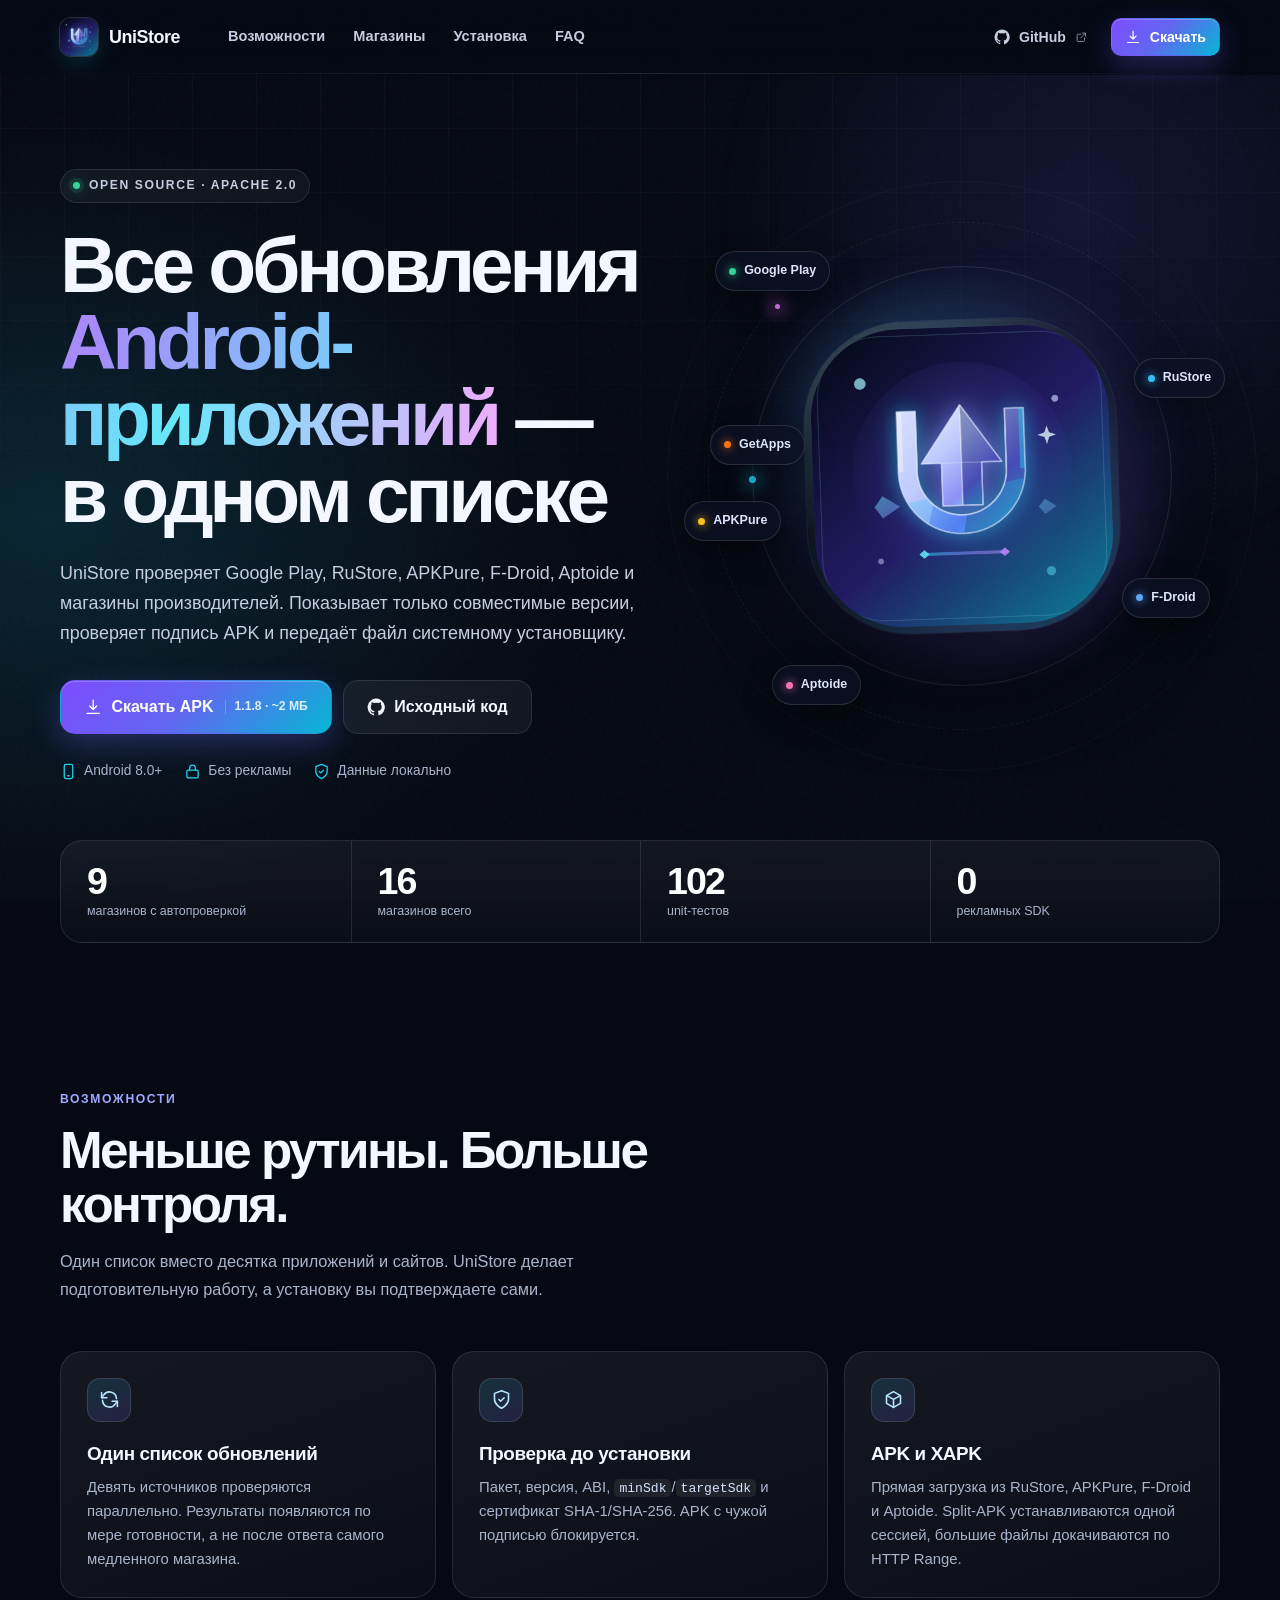
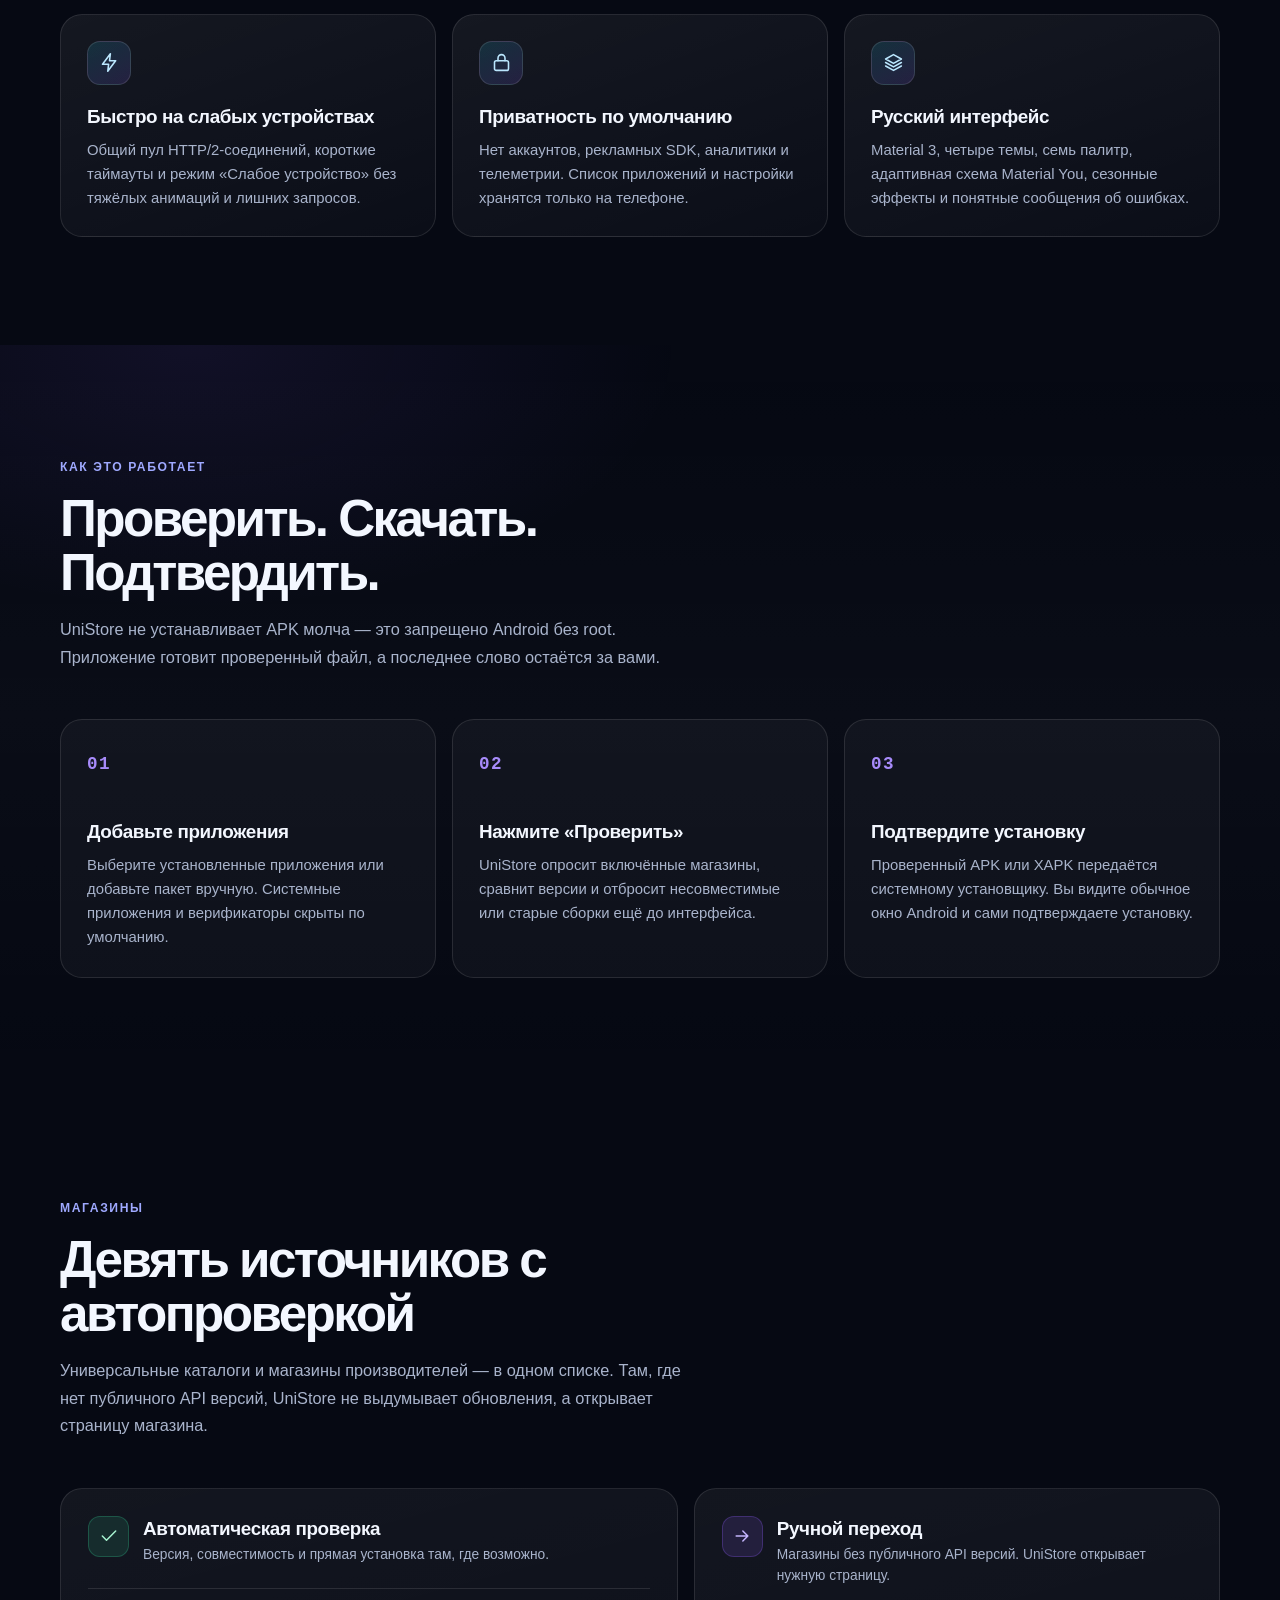
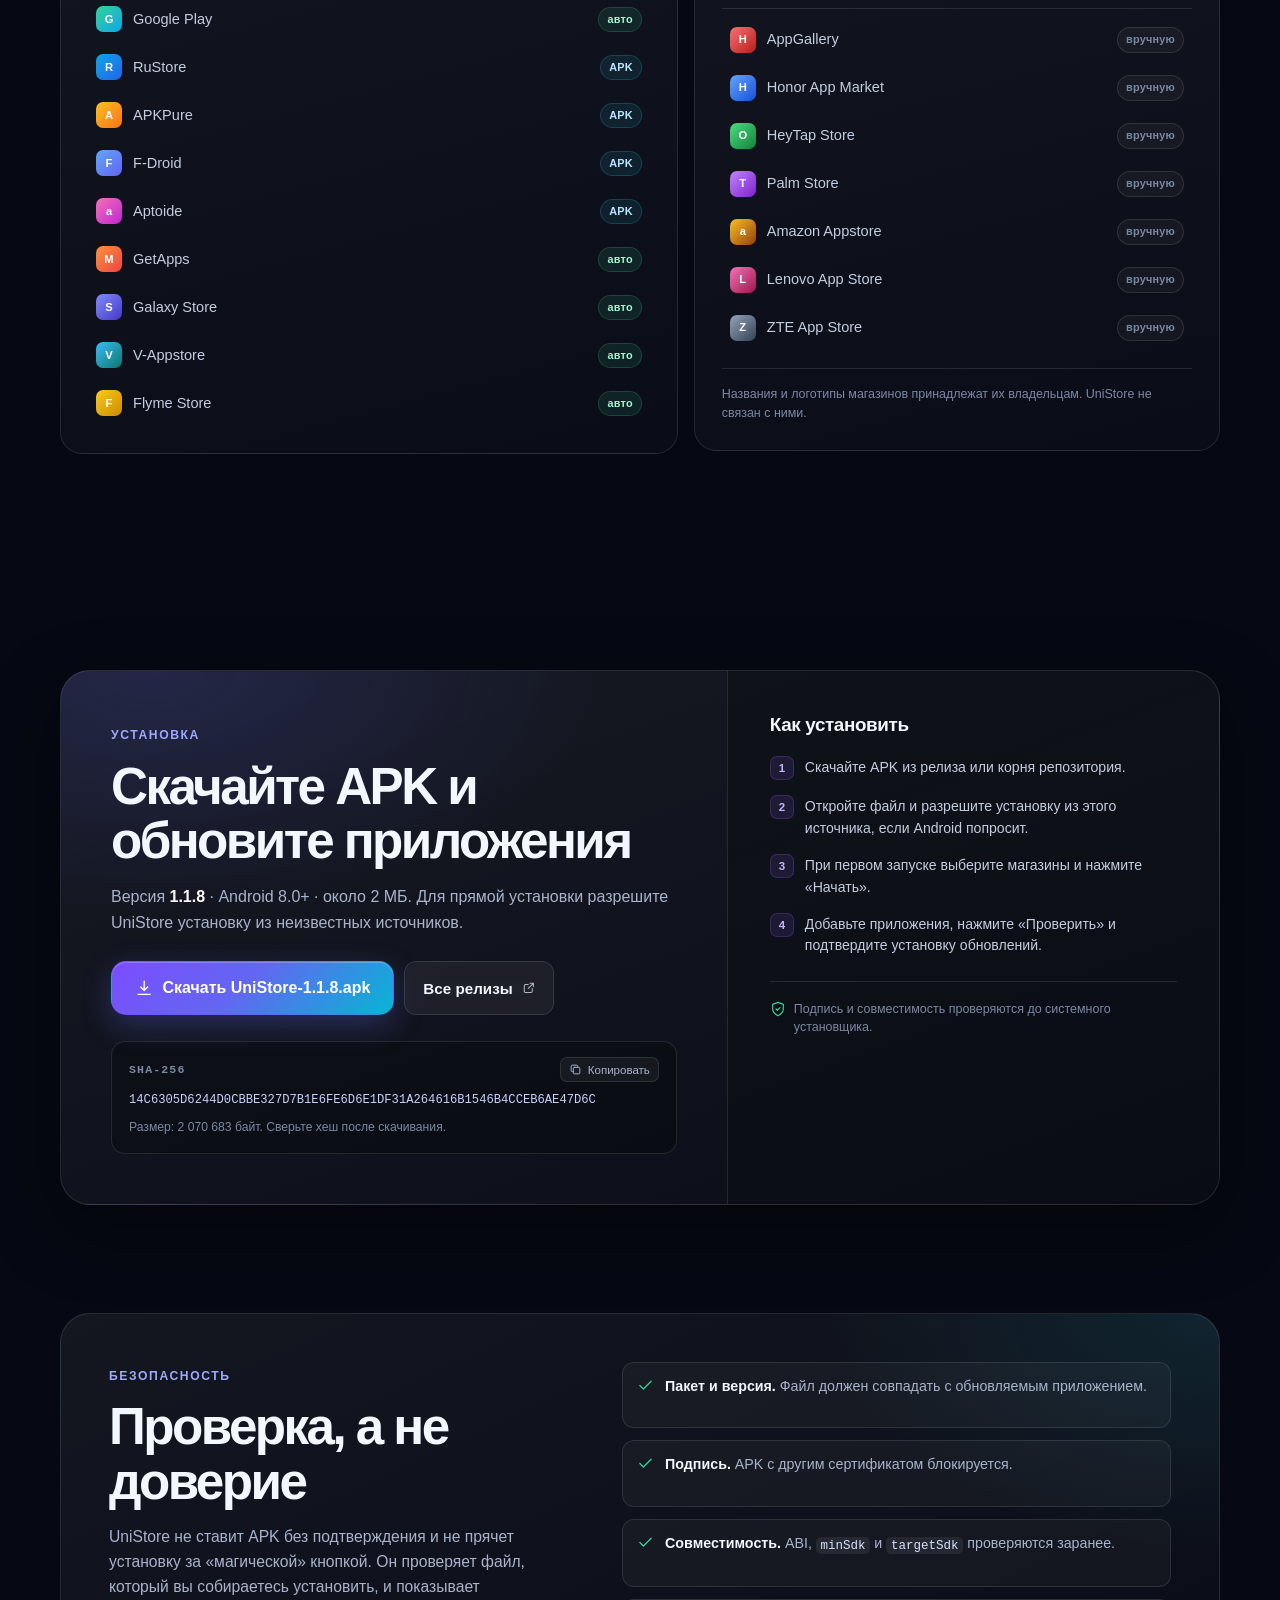
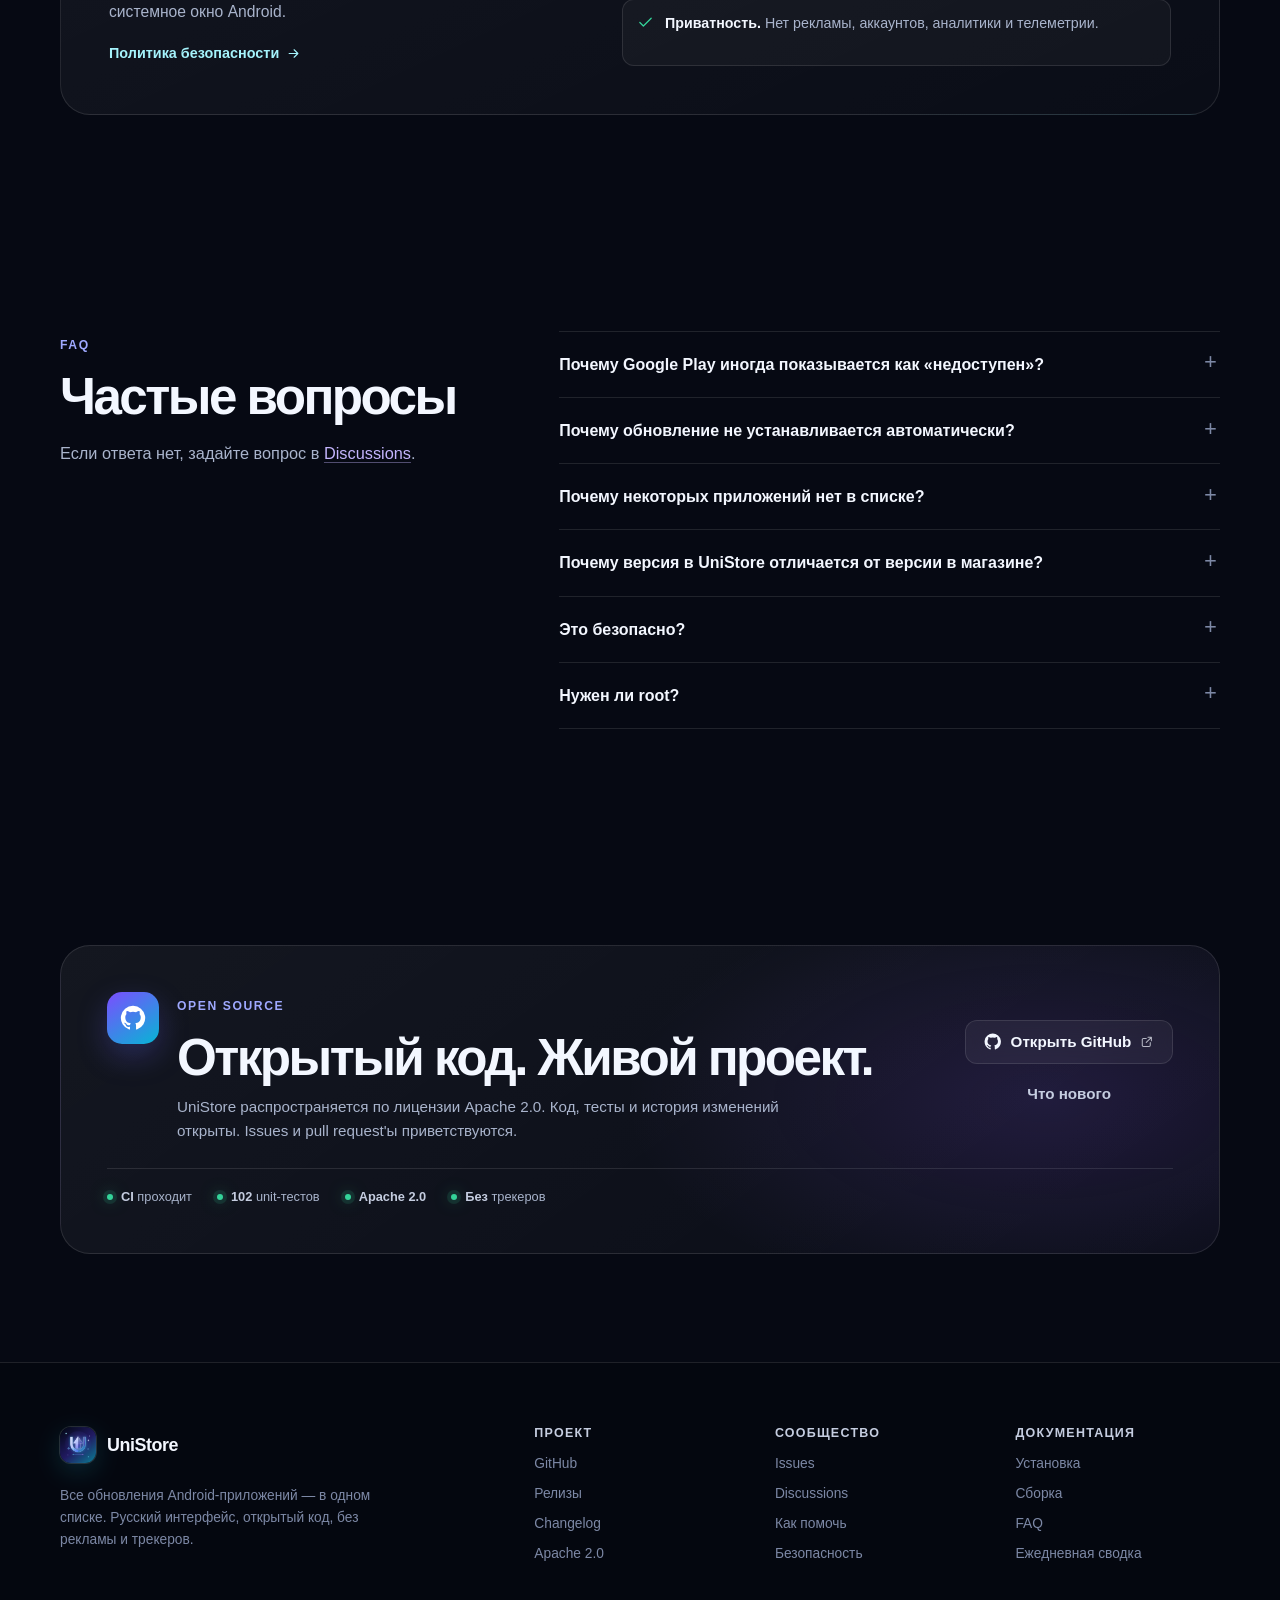
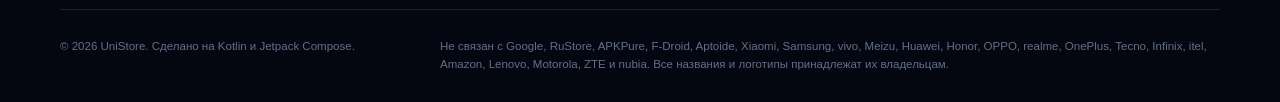
==== commit 6c32173d: "Release UniStore 1.1.8 - Use Google Play batchexecute RPC (Ws7gDc) instead of the 1.2 MB page.  - Ad" ====
--- a/docs/index.html
+++ b/docs/index.html
@@ -118,7 +118,7 @@
           <svg class="icon icon-external" aria-hidden="true"><use href="#i-external"/></svg>
           <span class="sr-only">(откроется в новой вкладке)</span>
         </a>
-        <a class="btn btn-primary btn-sm" href="https://github.com/NetlApps/UniStore/releases/download/v1.1.7/UniStore-1.1.7.apk">
+        <a class="btn btn-primary btn-sm" href="https://github.com/NetlApps/UniStore/releases/download/v1.1.8/UniStore-1.1.8.apk">
           <svg class="icon" aria-hidden="true"><use href="#i-download"/></svg>
           Скачать
         </a>
@@ -140,10 +140,10 @@
           <p class="lead">UniStore проверяет Google Play, RuStore, APKPure, F-Droid, Aptoide и магазины производителей. Показывает только совместимые версии, проверяет подпись APK и передаёт файл системному установщику.</p>
 
           <div class="hero-actions">
-            <a class="btn btn-primary btn-lg" href="https://github.com/NetlApps/UniStore/releases/download/v1.1.7/UniStore-1.1.7.apk">
+            <a class="btn btn-primary btn-lg" href="https://github.com/NetlApps/UniStore/releases/download/v1.1.8/UniStore-1.1.8.apk">
               <svg class="icon" aria-hidden="true"><use href="#i-download"/></svg>
               Скачать APK
-              <span class="btn-note">1.1.7 · ~2 МБ</span>
+              <span class="btn-note">1.1.8 · ~2 МБ</span>
             </a>
             <a class="btn btn-secondary btn-lg" href="https://github.com/NetlApps/UniStore" target="_blank" rel="noopener">
               <svg class="icon" aria-hidden="true"><use href="#i-github"/></svg>
@@ -190,7 +190,7 @@
           </div>
           <div class="stat">
             <dt>unit-тестов</dt>
-            <dd>86</dd>
+            <dd>102</dd>
           </div>
           <div class="stat">
             <dt>рекламных SDK</dt>
@@ -335,12 +335,12 @@
           <div class="install-main">
             <p class="section-label">Установка</p>
             <h2>Скачайте APK и обновите приложения</h2>
-            <p class="install-lead">Версия <strong>1.1.7</strong> · Android 8.0+ · около 2 МБ. Для прямой установки разрешите UniStore установку из неизвестных источников.</p>
+            <p class="install-lead">Версия <strong>1.1.8</strong> · Android 8.0+ · около 2 МБ. Для прямой установки разрешите UniStore установку из неизвестных источников.</p>
 
             <div class="install-actions">
-              <a class="btn btn-primary btn-lg" href="https://github.com/NetlApps/UniStore/releases/download/v1.1.7/UniStore-1.1.7.apk">
+              <a class="btn btn-primary btn-lg" href="https://github.com/NetlApps/UniStore/releases/download/v1.1.8/UniStore-1.1.8.apk">
                 <svg class="icon" aria-hidden="true"><use href="#i-download"/></svg>
-                Скачать UniStore-1.1.7.apk
+                Скачать UniStore-1.1.8.apk
               </a>
               <a class="btn btn-secondary" href="https://github.com/NetlApps/UniStore/releases/latest" target="_blank" rel="noopener">
                 Все релизы
@@ -352,13 +352,13 @@
             <div class="checksum">
               <div class="checksum-head">
                 <span>SHA-256</span>
-                <button class="copy-button" type="button" data-copy="905C278640E139CBAABACC68C9E28260858C58867B127B2235D277B47D5C7F4E" aria-label="Скопировать SHA-256">
+                <button class="copy-button" type="button" data-copy="14C6305D6244D0CBBE327D7B1E6FE6D6E1DF31A264616B1546B4CCEB6AE47D6C" aria-label="Скопировать SHA-256">
                   <svg class="icon" aria-hidden="true"><use href="#i-copy"/></svg>
                   <span class="copy-label">Копировать</span>
                 </button>
               </div>
-              <code>905C278640E139CBAABACC68C9E28260858C58867B127B2235D277B47D5C7F4E</code>
-              <p>Размер: 2 054 303 байт. Сверьте хеш после скачивания.</p>
+              <code>14C6305D6244D0CBBE327D7B1E6FE6D6E1DF31A264616B1546B4CCEB6AE47D6C</code>
+              <p>Размер: 2 070 683 байт. Сверьте хеш после скачивания.</p>
             </div>
           </div>
 
@@ -410,7 +410,7 @@
         <div class="faq-list reveal">
           <details>
             <summary>Почему Google Play иногда показывается как «недоступен»?</summary>
-            <p>Google Play не отдаёт версии через публичный API, поэтому UniStore читает страницу приложения. В России она часто открывается только через VPN. Если VPN работает в режиме split tunneling, добавьте UniStore в список приложений, которые идут через туннель.</p>
+            <p>Google Play не отдаёт версии через публичный API, поэтому UniStore читает страницу приложения. Сначала запрос идёт через <code>www.google.com</code> с подменой <code>Host</code>, затем напрямую и через резервные маршруты; DNS при сбое оператора разрешается через DNS-over-HTTPS. VPN для этого не требуется. Красный кружок означает, что конкретный маршрут не ответил; повторите проверку позже.</p>
           </details>
           <details>
             <summary>Почему обновление не устанавливается автоматически?</summary>
@@ -461,7 +461,7 @@
           </div>
           <ul class="community-stats">
             <li><span class="status-dot"></span><span><strong>CI</strong> проходит</span></li>
-            <li><span class="status-dot"></span><span><strong>86</strong> unit-тестов</span></li>
+            <li><span class="status-dot"></span><span><strong>102</strong> unit-тестов</span></li>
             <li><span class="status-dot"></span><span><strong>Apache 2.0</strong></span></li>
             <li><span class="status-dot"></span><span><strong>Без</strong> трекеров</span></li>
           </ul>
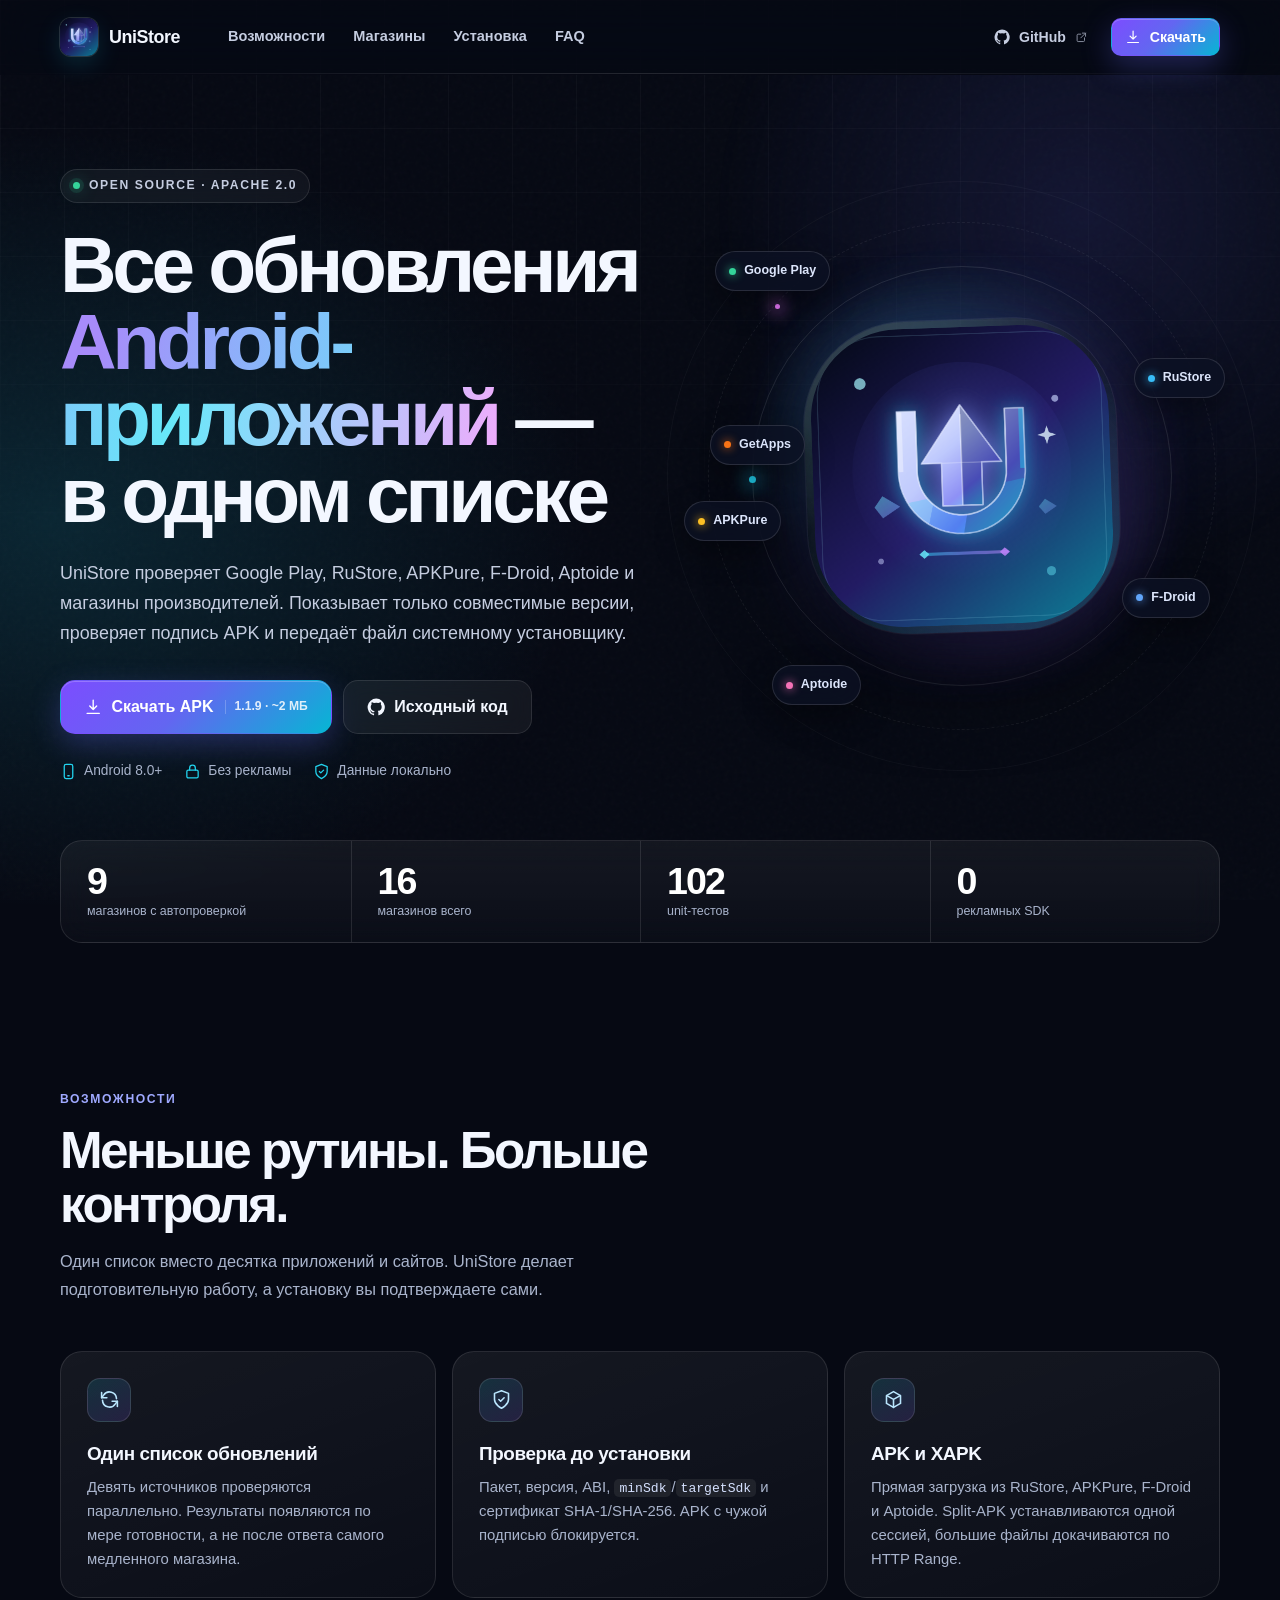
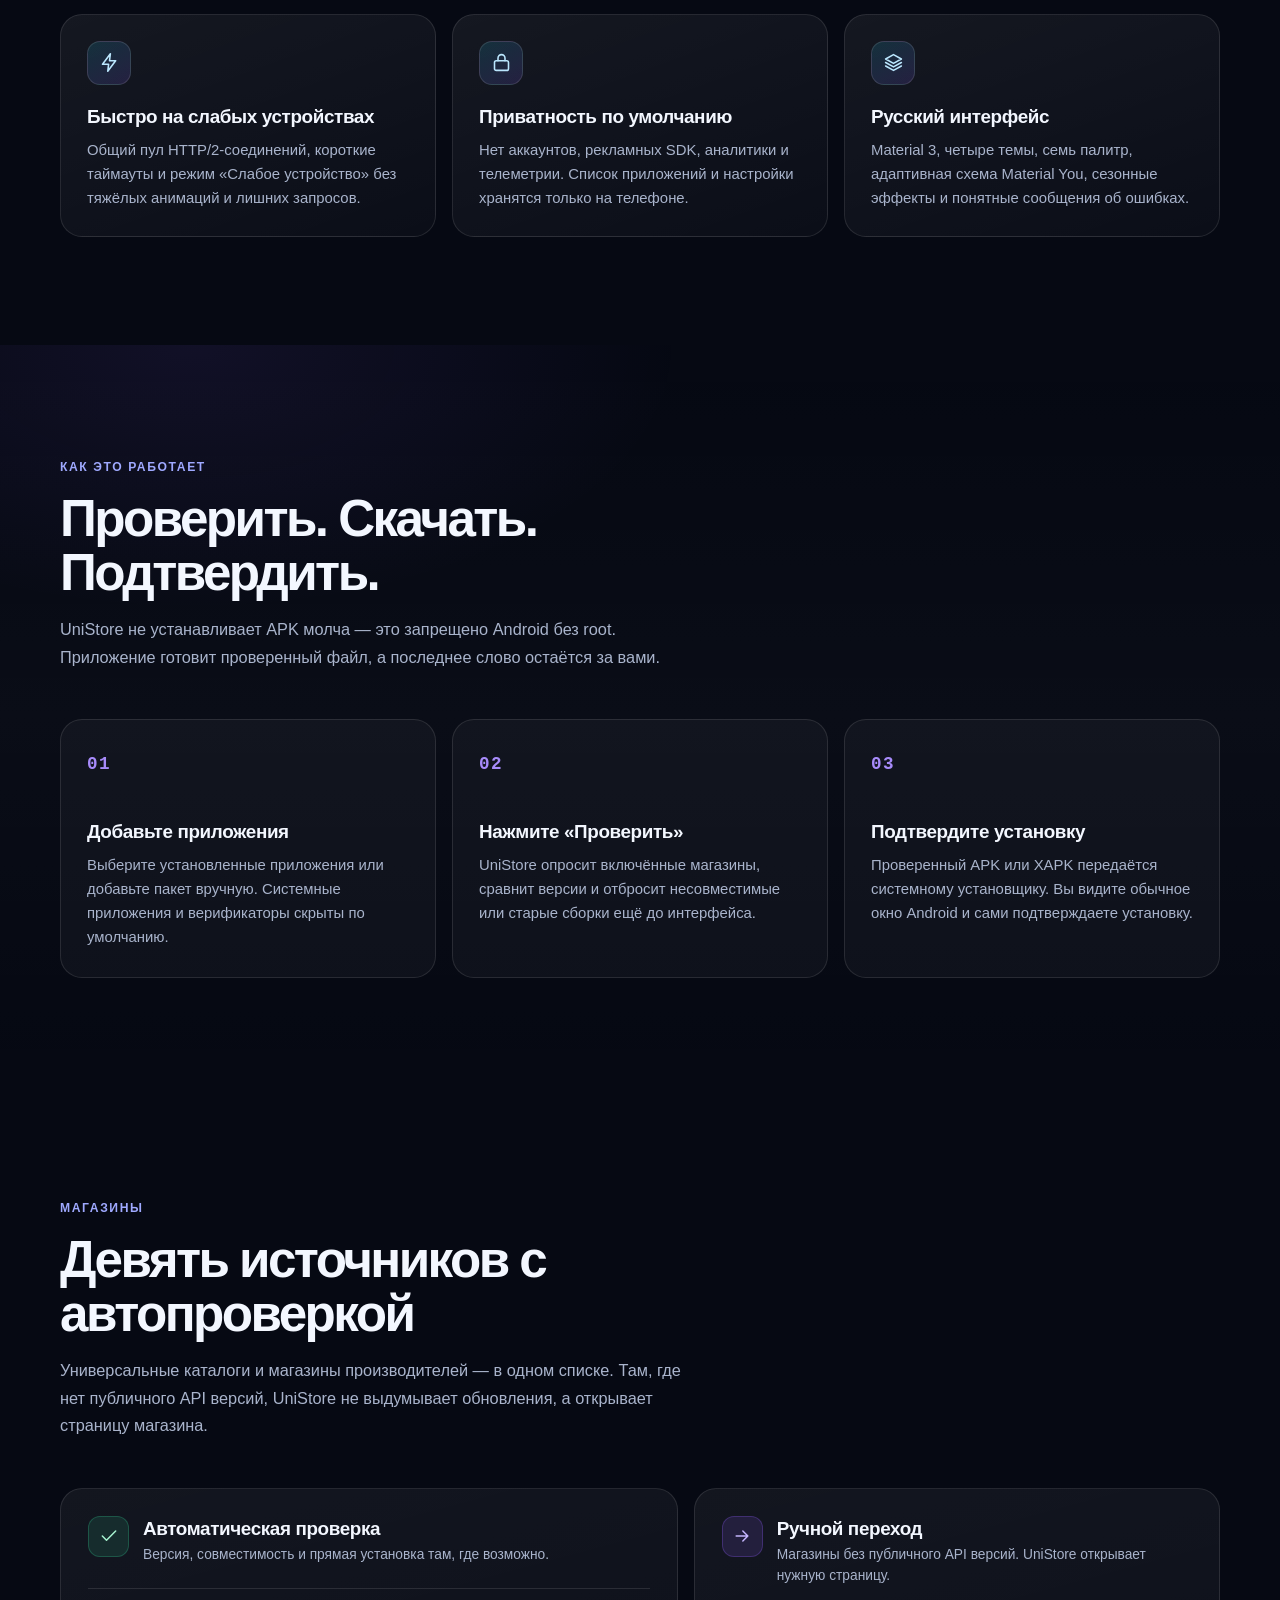
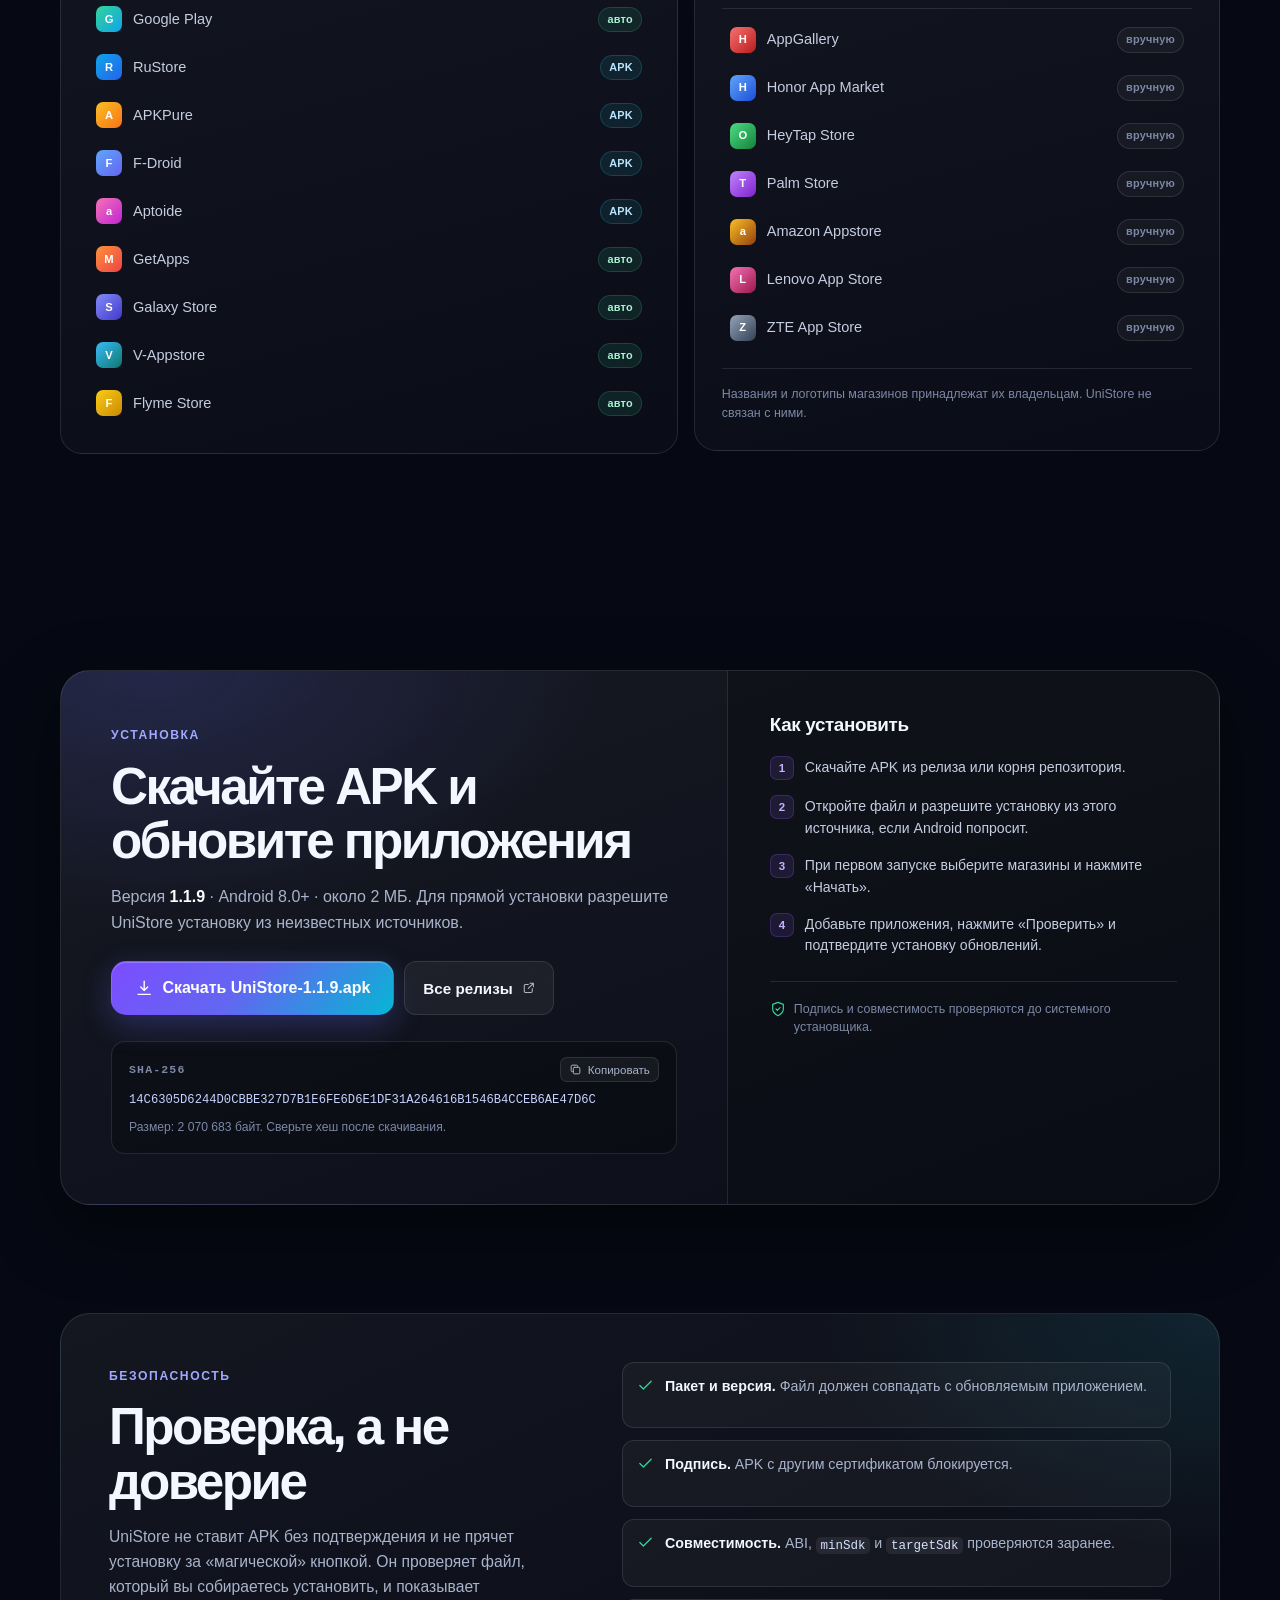
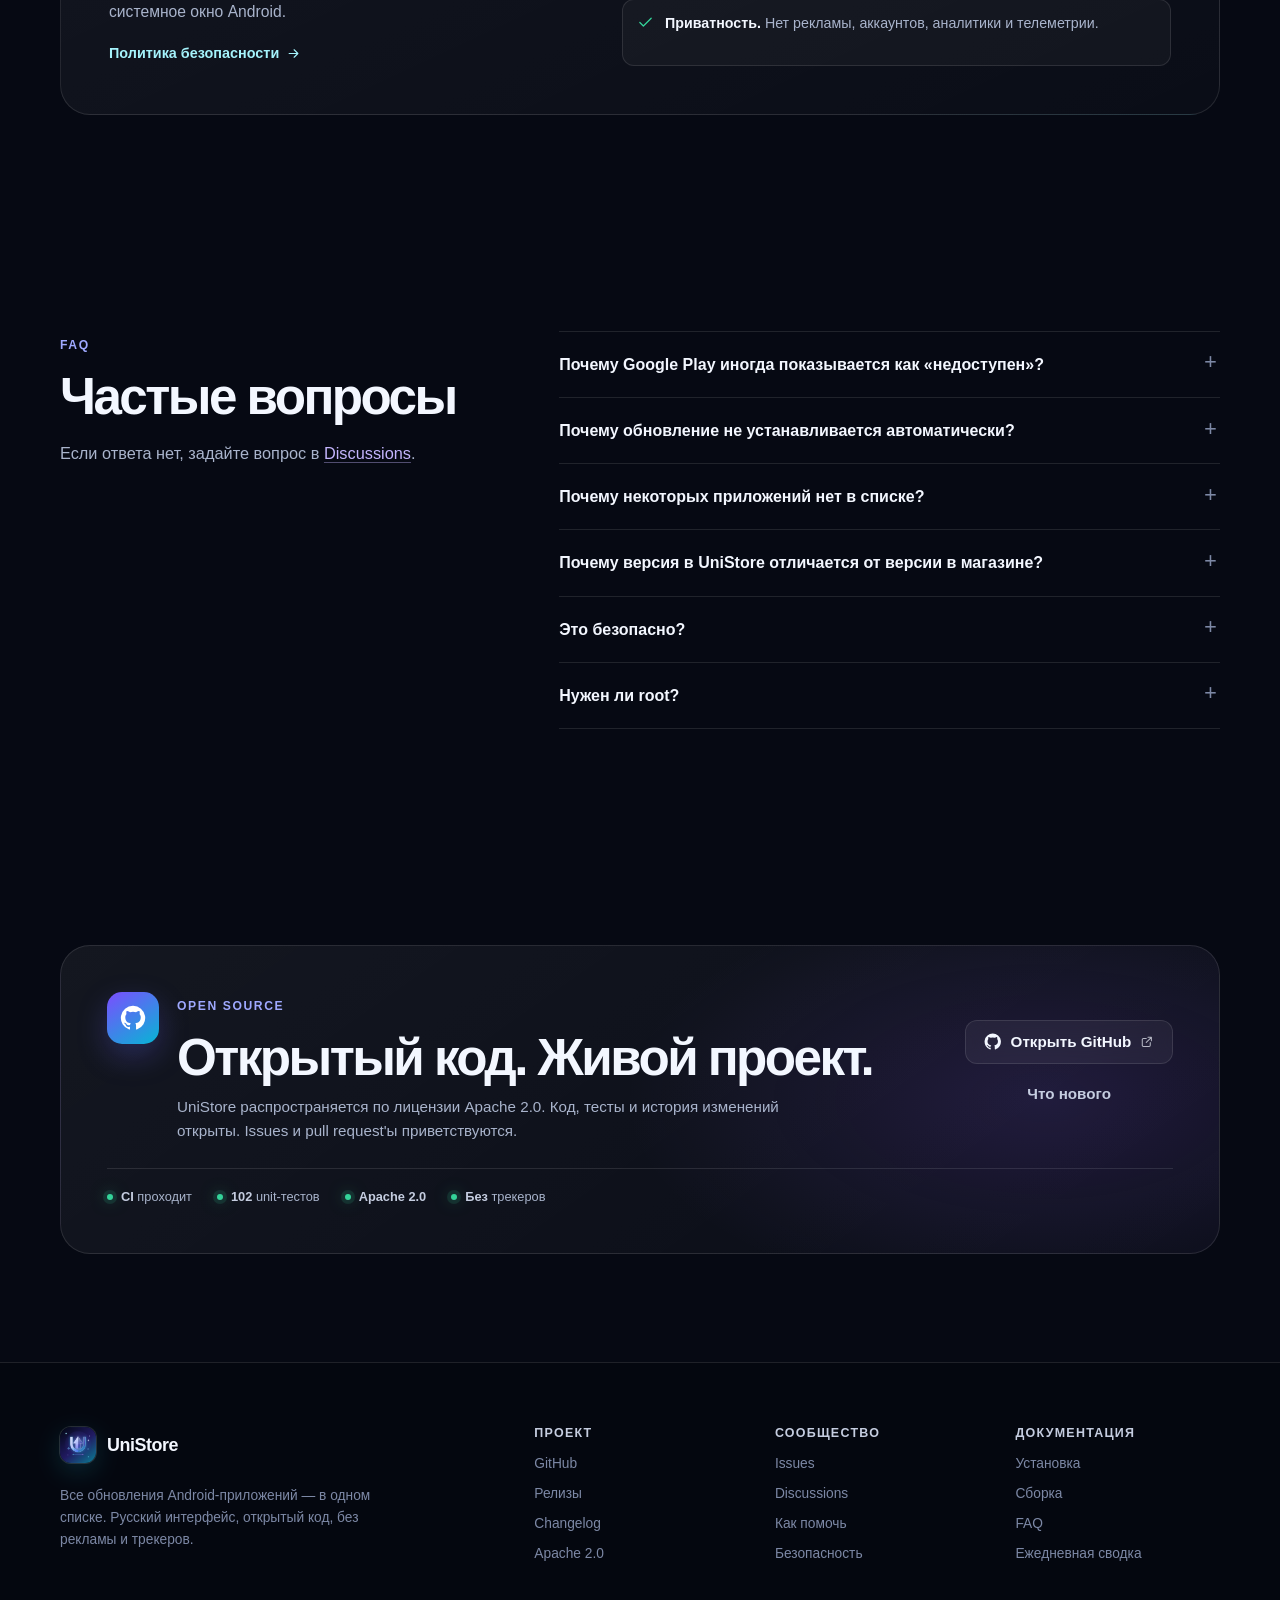
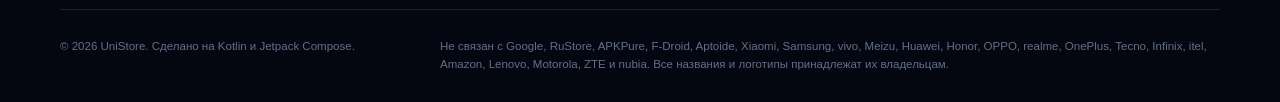
==== commit cf3166be: "Release UniStore 1.1.9 versionCode 13, versionName 1.1.9. Site download links point to the new asset" ====
--- a/docs/index.html
+++ b/docs/index.html
@@ -118,7 +118,7 @@
           <svg class="icon icon-external" aria-hidden="true"><use href="#i-external"/></svg>
           <span class="sr-only">(откроется в новой вкладке)</span>
         </a>
-        <a class="btn btn-primary btn-sm" href="https://github.com/NetlApps/UniStore/releases/download/v1.1.8/UniStore-1.1.8.apk">
+        <a class="btn btn-primary btn-sm" href="https://github.com/NetlApps/UniStore/releases/download/v1.1.9/UniStore-1.1.9.apk">
           <svg class="icon" aria-hidden="true"><use href="#i-download"/></svg>
           Скачать
         </a>
@@ -140,10 +140,10 @@
           <p class="lead">UniStore проверяет Google Play, RuStore, APKPure, F-Droid, Aptoide и магазины производителей. Показывает только совместимые версии, проверяет подпись APK и передаёт файл системному установщику.</p>
 
           <div class="hero-actions">
-            <a class="btn btn-primary btn-lg" href="https://github.com/NetlApps/UniStore/releases/download/v1.1.8/UniStore-1.1.8.apk">
+            <a class="btn btn-primary btn-lg" href="https://github.com/NetlApps/UniStore/releases/download/v1.1.9/UniStore-1.1.9.apk">
               <svg class="icon" aria-hidden="true"><use href="#i-download"/></svg>
               Скачать APK
-              <span class="btn-note">1.1.8 · ~2 МБ</span>
+              <span class="btn-note">1.1.9 · ~2 МБ</span>
             </a>
             <a class="btn btn-secondary btn-lg" href="https://github.com/NetlApps/UniStore" target="_blank" rel="noopener">
               <svg class="icon" aria-hidden="true"><use href="#i-github"/></svg>
@@ -335,12 +335,12 @@
           <div class="install-main">
             <p class="section-label">Установка</p>
             <h2>Скачайте APK и обновите приложения</h2>
-            <p class="install-lead">Версия <strong>1.1.8</strong> · Android 8.0+ · около 2 МБ. Для прямой установки разрешите UniStore установку из неизвестных источников.</p>
+            <p class="install-lead">Версия <strong>1.1.9</strong> · Android 8.0+ · около 2 МБ. Для прямой установки разрешите UniStore установку из неизвестных источников.</p>
 
             <div class="install-actions">
-              <a class="btn btn-primary btn-lg" href="https://github.com/NetlApps/UniStore/releases/download/v1.1.8/UniStore-1.1.8.apk">
+              <a class="btn btn-primary btn-lg" href="https://github.com/NetlApps/UniStore/releases/download/v1.1.9/UniStore-1.1.9.apk">
                 <svg class="icon" aria-hidden="true"><use href="#i-download"/></svg>
-                Скачать UniStore-1.1.8.apk
+                Скачать UniStore-1.1.9.apk
               </a>
               <a class="btn btn-secondary" href="https://github.com/NetlApps/UniStore/releases/latest" target="_blank" rel="noopener">
                 Все релизы
@@ -410,7 +410,7 @@
         <div class="faq-list reveal">
           <details>
             <summary>Почему Google Play иногда показывается как «недоступен»?</summary>
-            <p>Google Play не отдаёт версии через публичный API, поэтому UniStore читает страницу приложения. Сначала запрос идёт через <code>www.google.com</code> с подменой <code>Host</code>, затем напрямую и через резервные маршруты; DNS при сбое оператора разрешается через DNS-over-HTTPS. VPN для этого не требуется. Красный кружок означает, что конкретный маршрут не ответил; повторите проверку позже.</p>
+            <p>Google Play не отдаёт версии через публичный API, поэтому UniStore запрашивает компактный RPC <code>batchexecute</code> — те же данные, что и на странице, но около 15 КБ. Запрос идёт через <code>www.google.com</code> с подменой <code>Host</code>, затем через <code>www.google.co.uk</code> и напрямую; DNS при сбое оператора разрешается через DNS-over-HTTPS. VPN для этого не требуется. Красный кружок означает, что конкретный маршрут не ответил; повторите проверку позже.</p>
           </details>
           <details>
             <summary>Почему обновление не устанавливается автоматически?</summary>
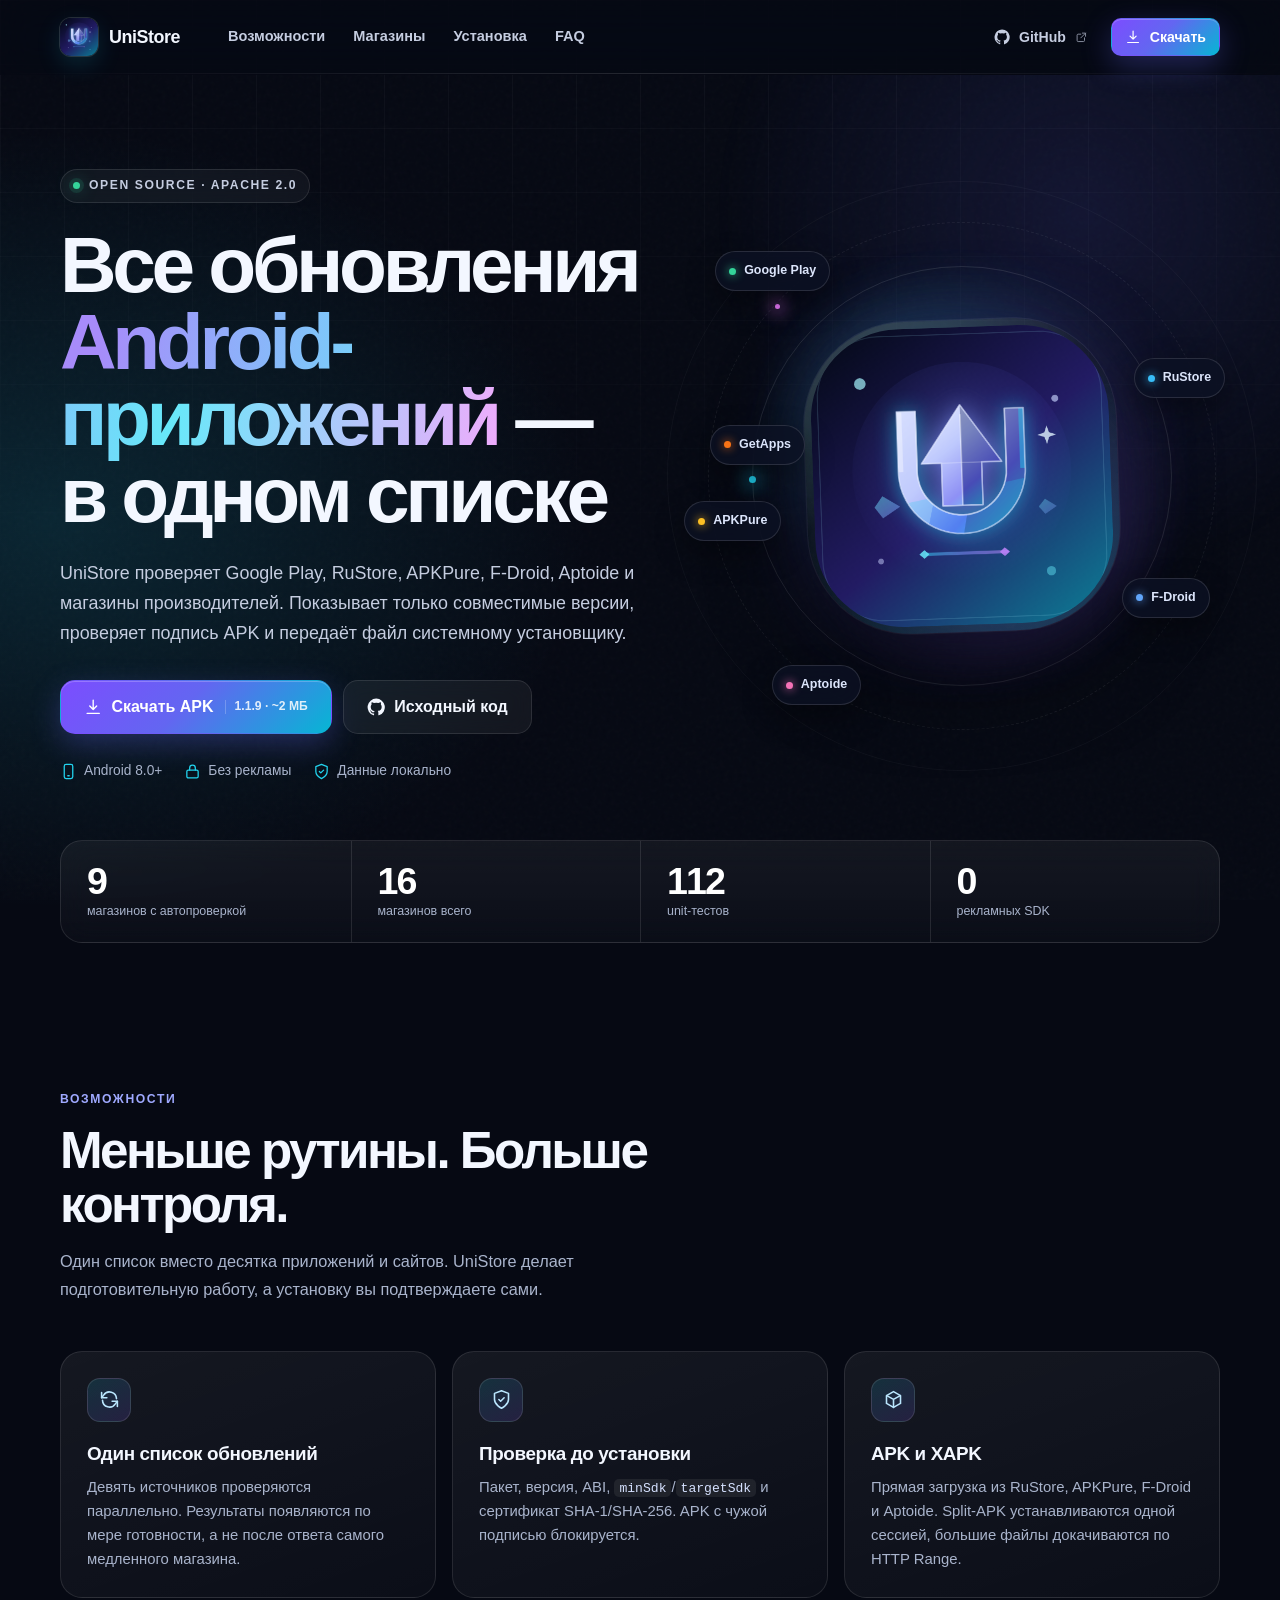
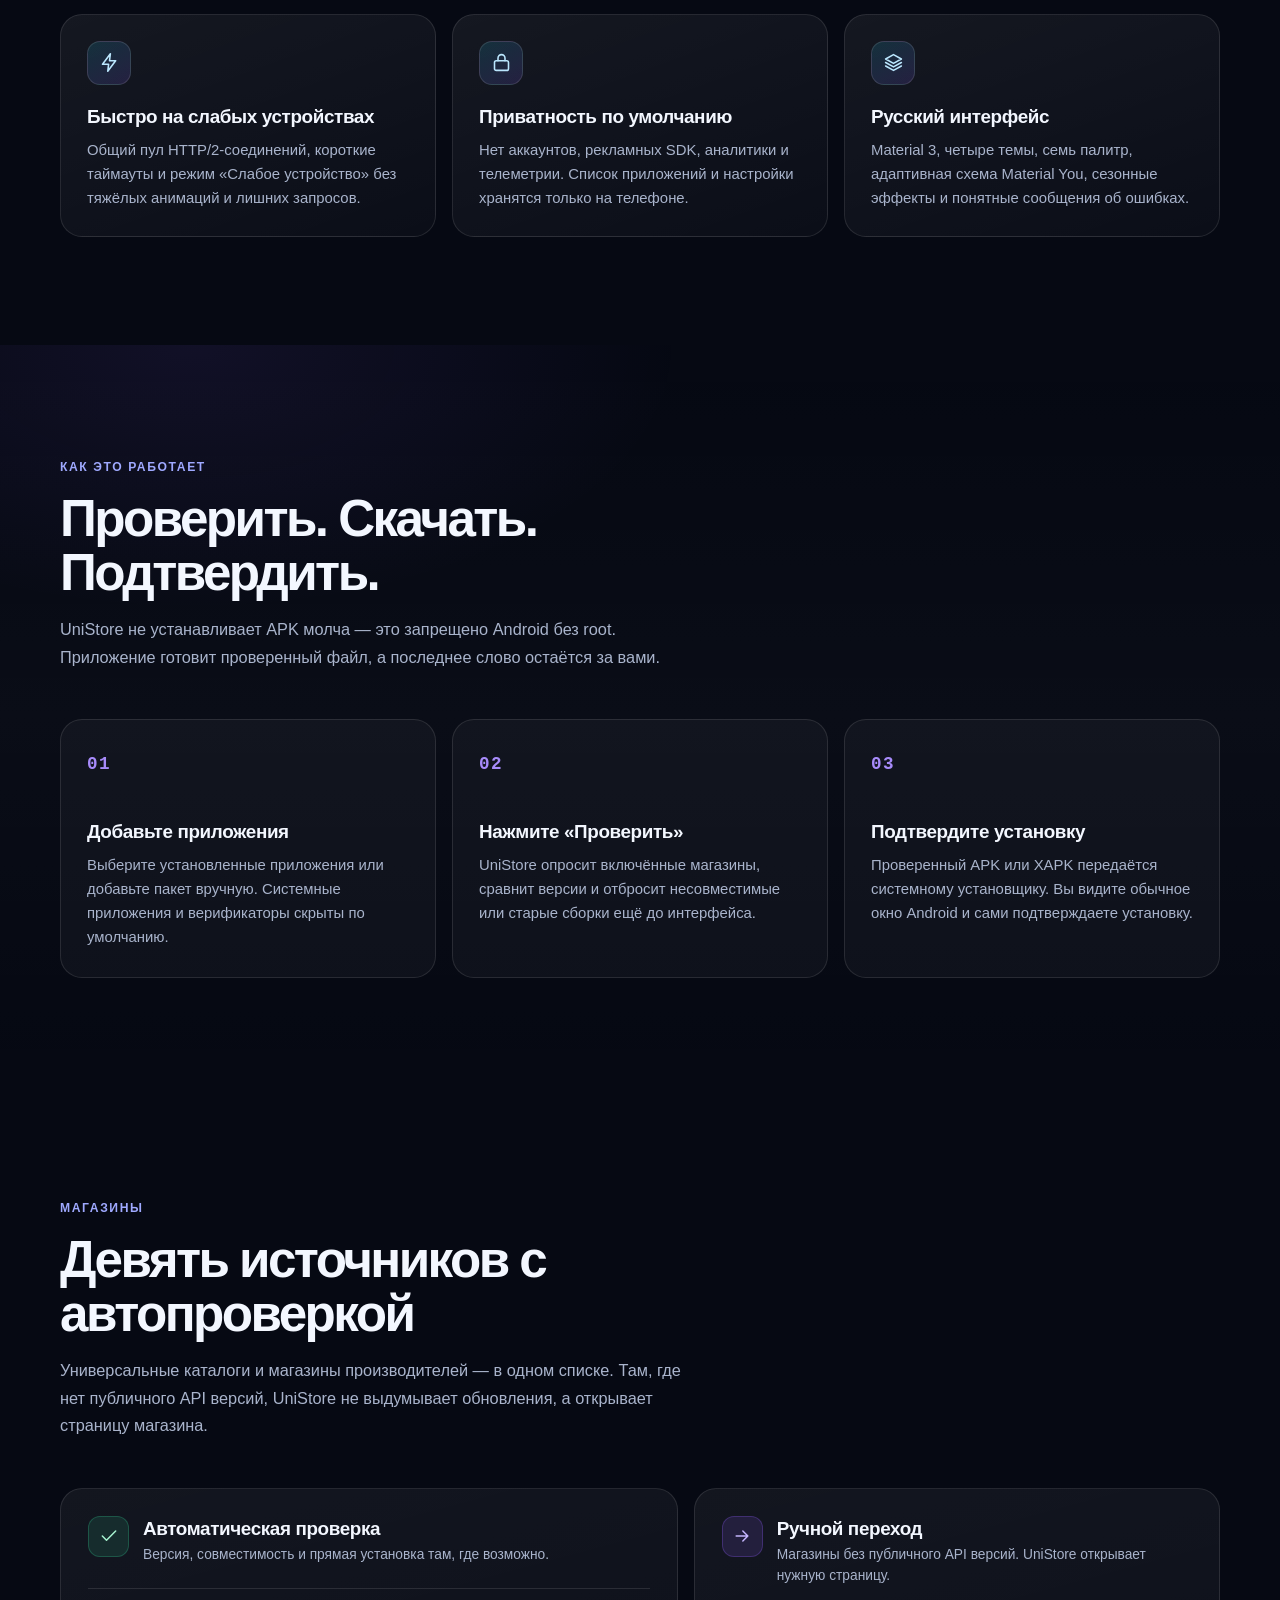
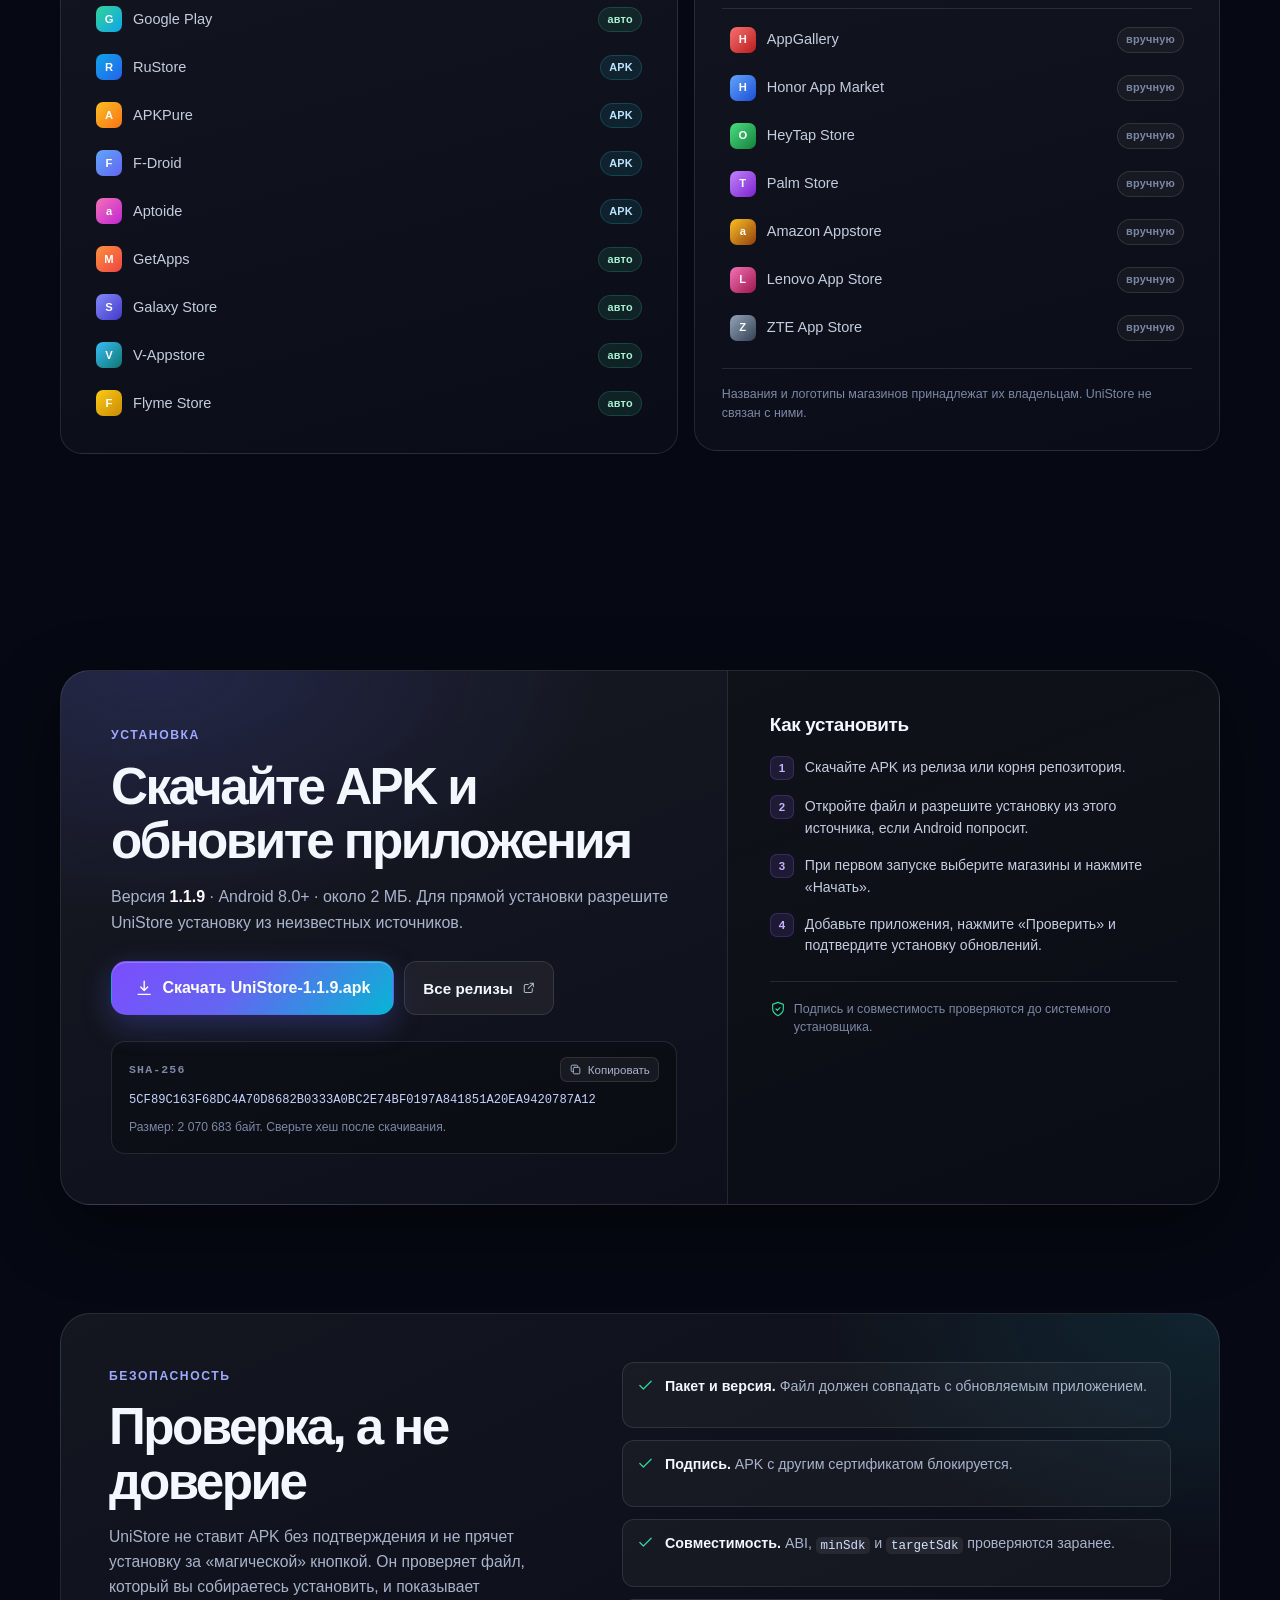
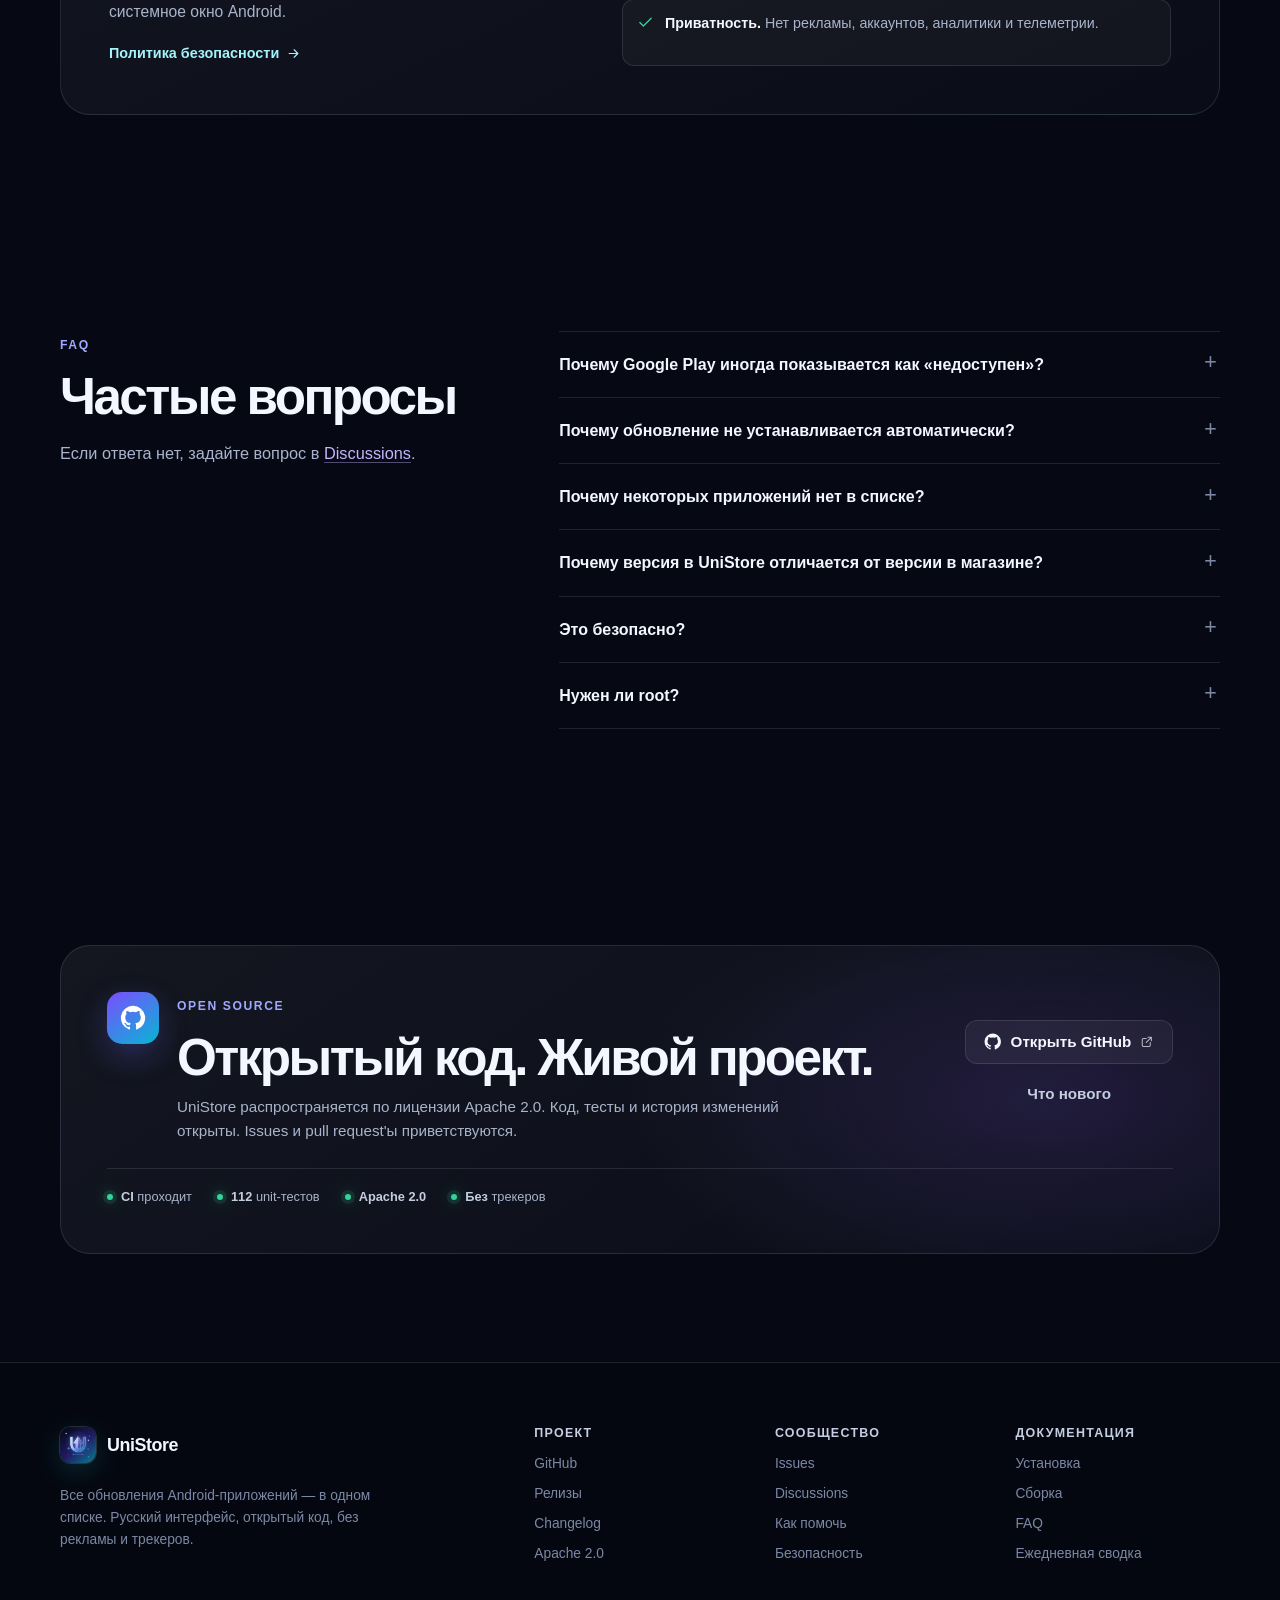
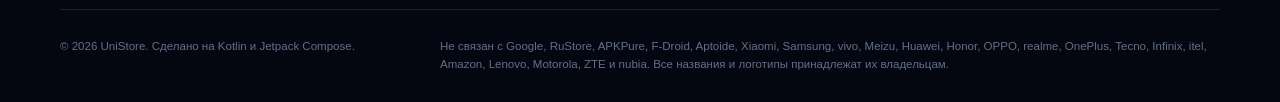
==== commit bf805022: "Match site checksum and test count to 1.1.9 The download page still showed the 1.1.8 SHA-256 and the" ====
--- a/docs/index.html
+++ b/docs/index.html
@@ -190,7 +190,7 @@
           </div>
           <div class="stat">
             <dt>unit-тестов</dt>
-            <dd>102</dd>
+            <dd>112</dd>
           </div>
           <div class="stat">
             <dt>рекламных SDK</dt>
@@ -352,12 +352,12 @@
             <div class="checksum">
               <div class="checksum-head">
                 <span>SHA-256</span>
-                <button class="copy-button" type="button" data-copy="14C6305D6244D0CBBE327D7B1E6FE6D6E1DF31A264616B1546B4CCEB6AE47D6C" aria-label="Скопировать SHA-256">
+                <button class="copy-button" type="button" data-copy="5CF89C163F68DC4A70D8682B0333A0BC2E74BF0197A841851A20EA9420787A12" aria-label="Скопировать SHA-256">
                   <svg class="icon" aria-hidden="true"><use href="#i-copy"/></svg>
                   <span class="copy-label">Копировать</span>
                 </button>
               </div>
-              <code>14C6305D6244D0CBBE327D7B1E6FE6D6E1DF31A264616B1546B4CCEB6AE47D6C</code>
+              <code>5CF89C163F68DC4A70D8682B0333A0BC2E74BF0197A841851A20EA9420787A12</code>
               <p>Размер: 2 070 683 байт. Сверьте хеш после скачивания.</p>
             </div>
           </div>
@@ -461,7 +461,7 @@
           </div>
           <ul class="community-stats">
             <li><span class="status-dot"></span><span><strong>CI</strong> проходит</span></li>
-            <li><span class="status-dot"></span><span><strong>102</strong> unit-тестов</span></li>
+            <li><span class="status-dot"></span><span><strong>112</strong> unit-тестов</span></li>
             <li><span class="status-dot"></span><span><strong>Apache 2.0</strong></span></li>
             <li><span class="status-dot"></span><span><strong>Без</strong> трекеров</span></li>
           </ul>
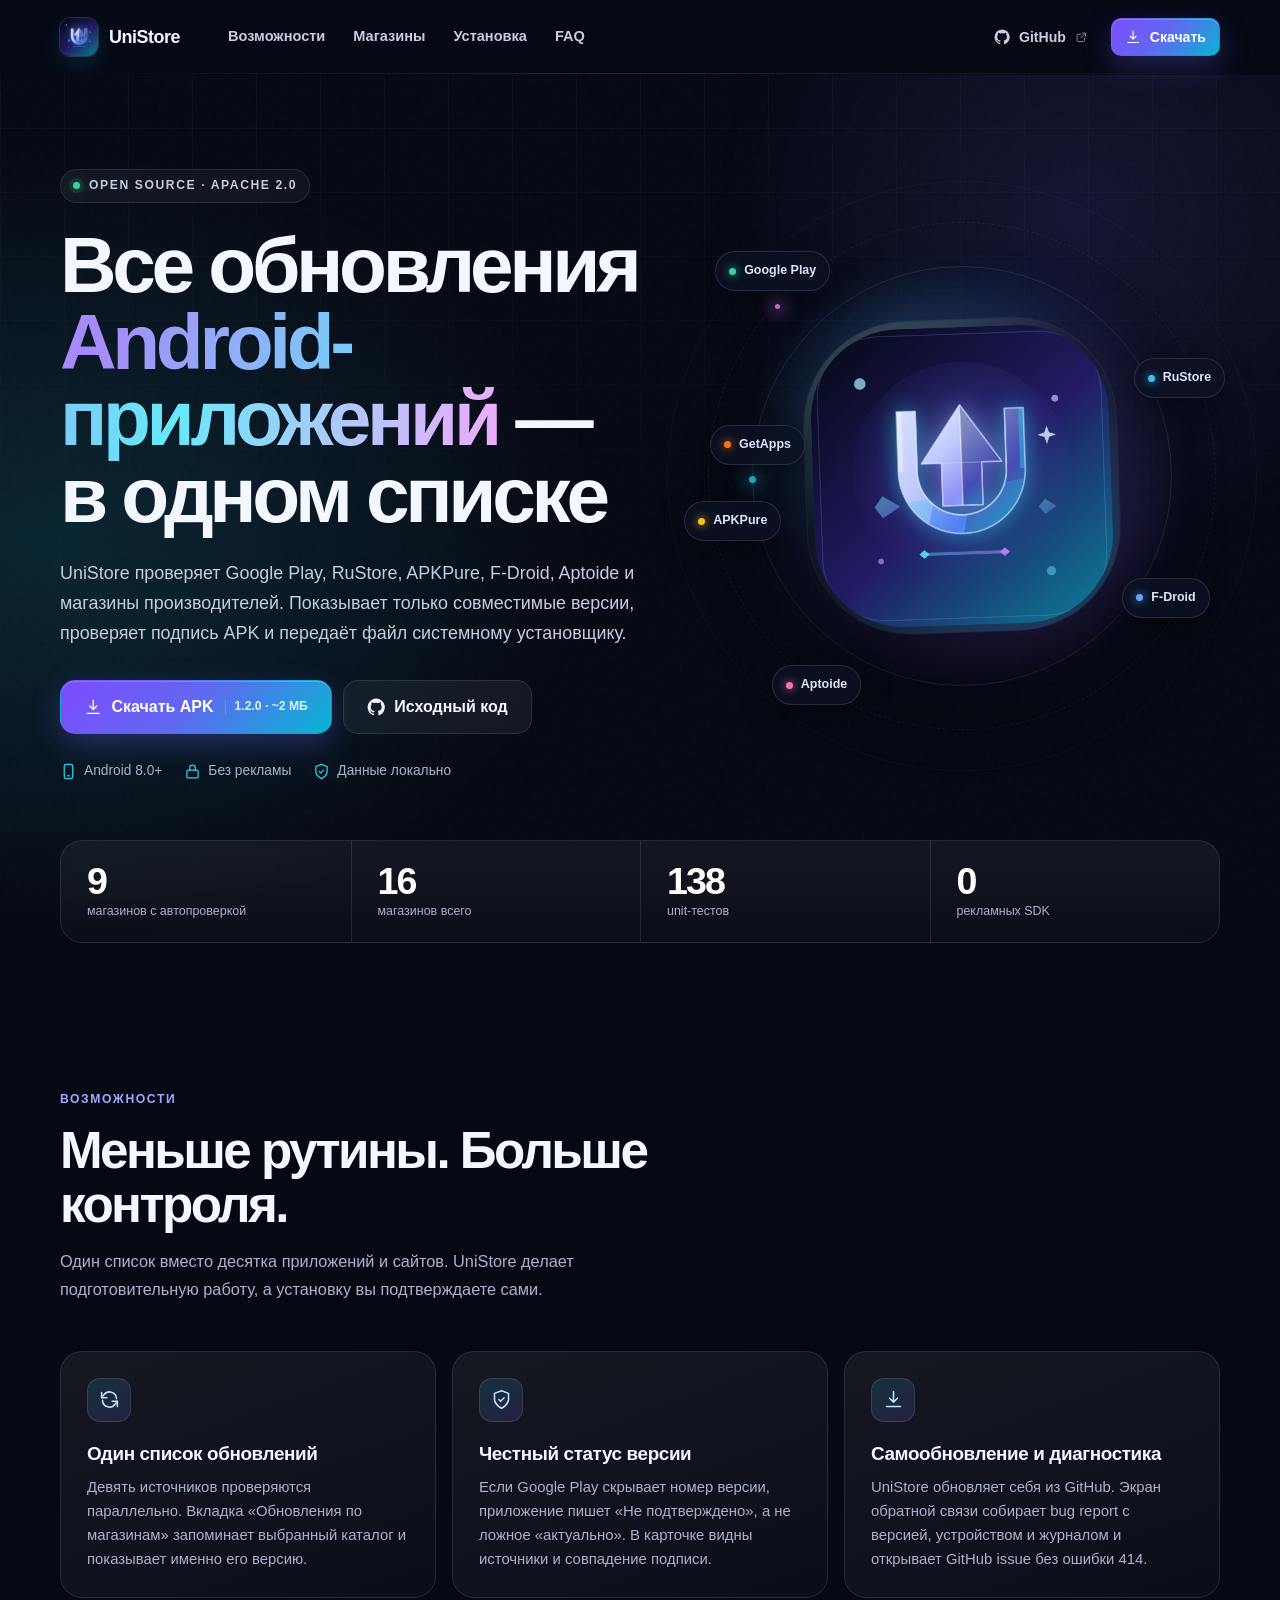
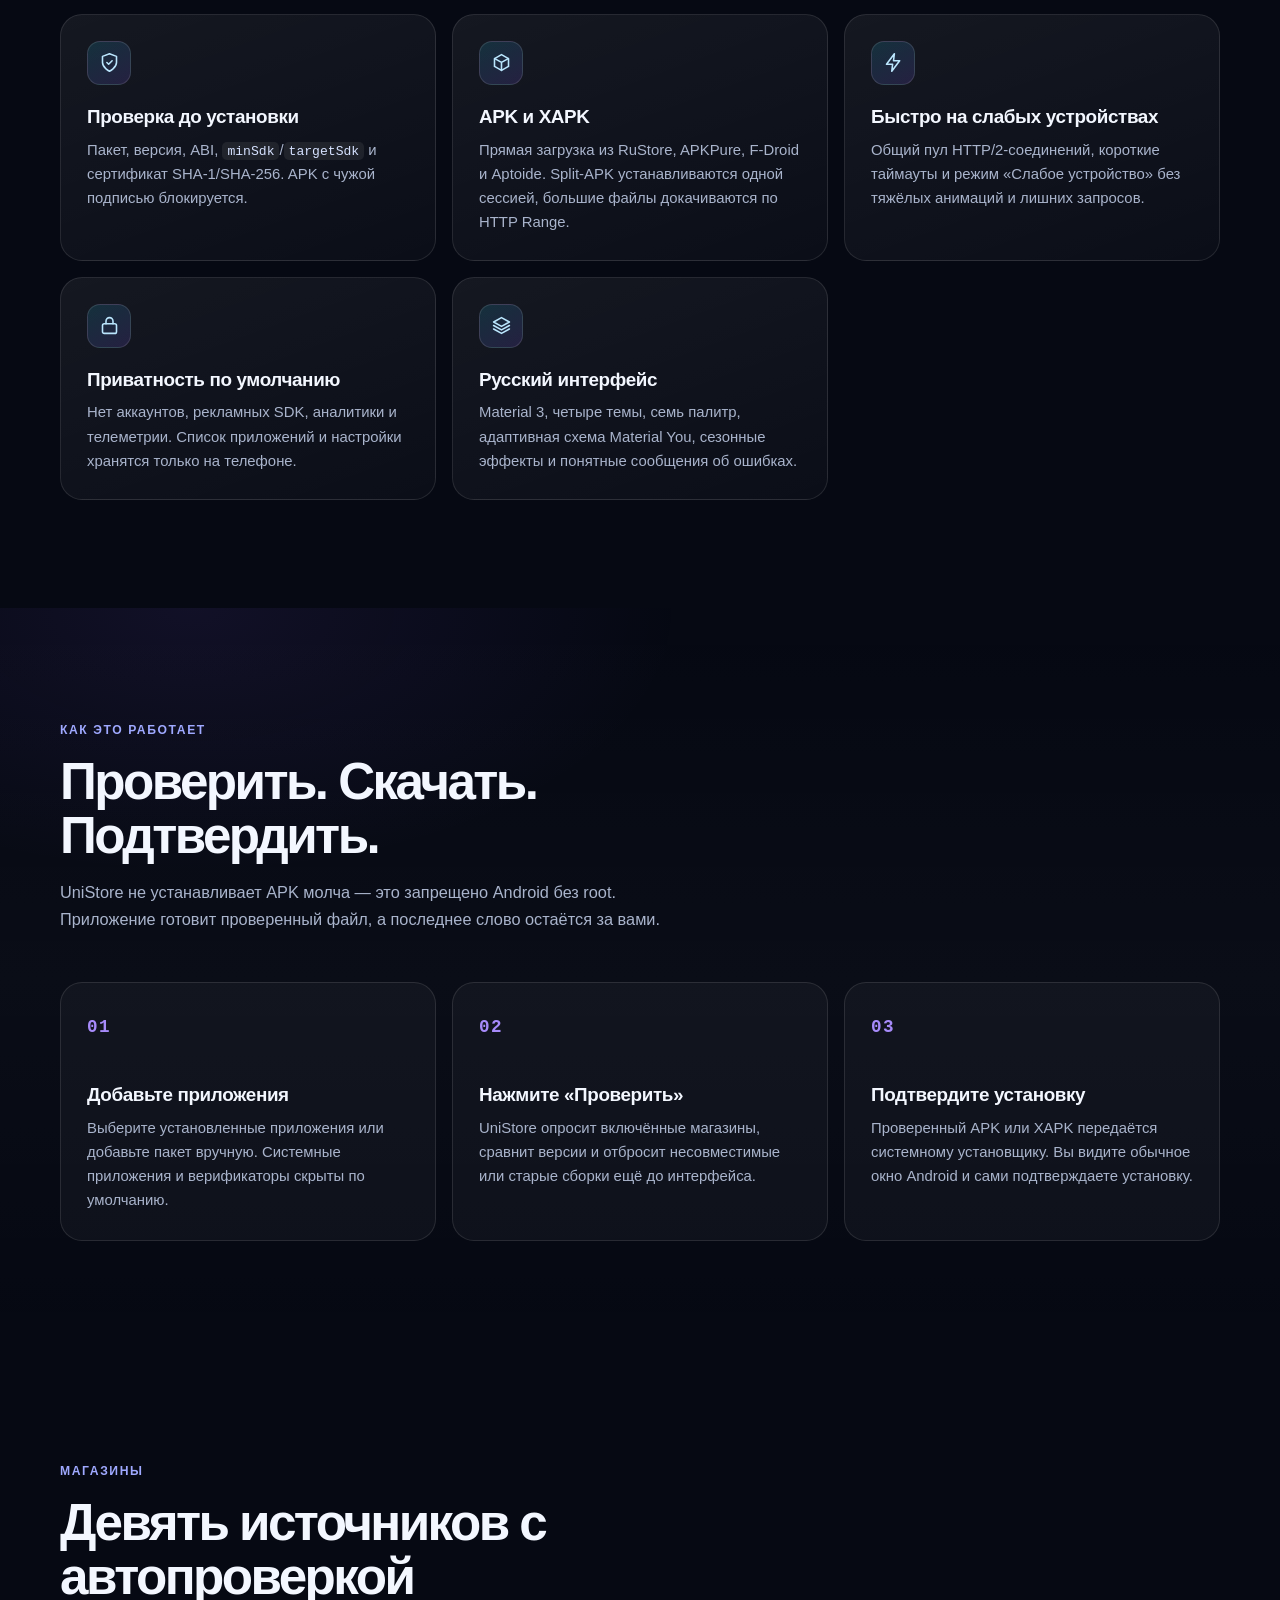
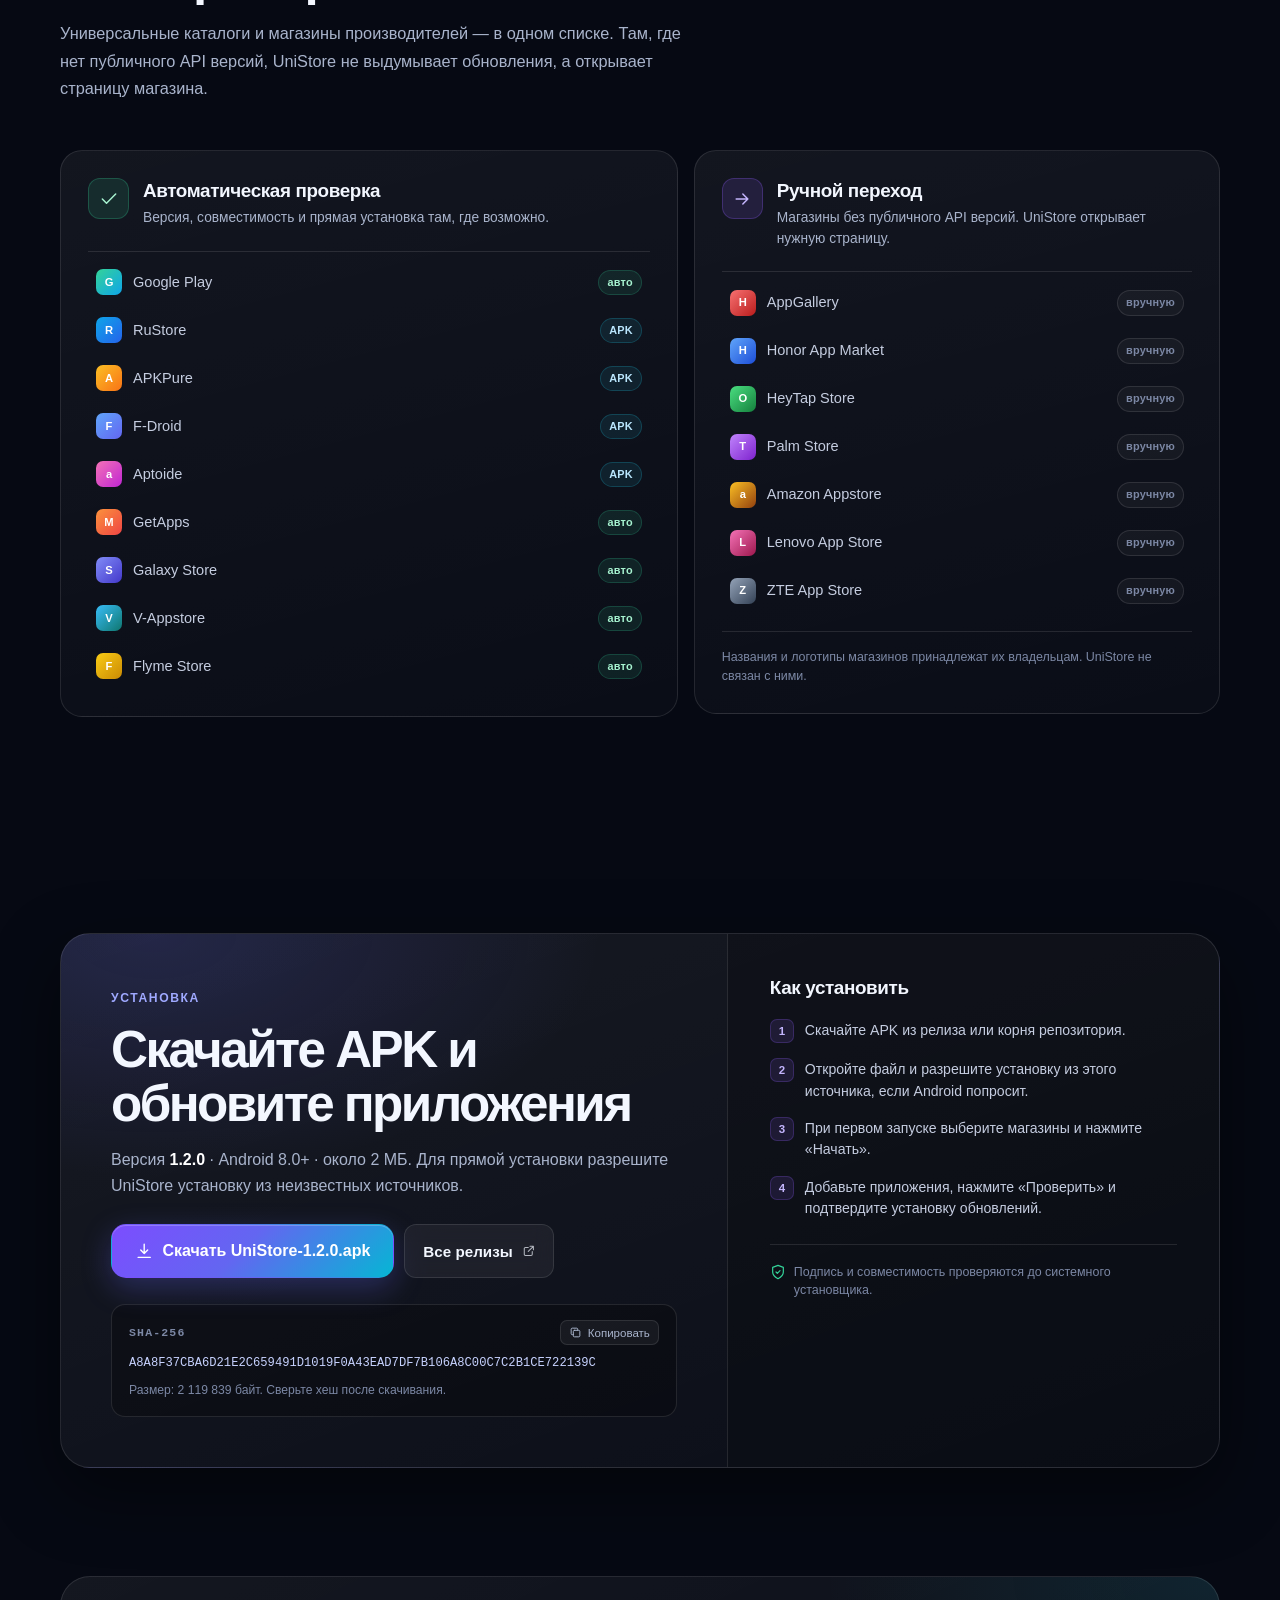
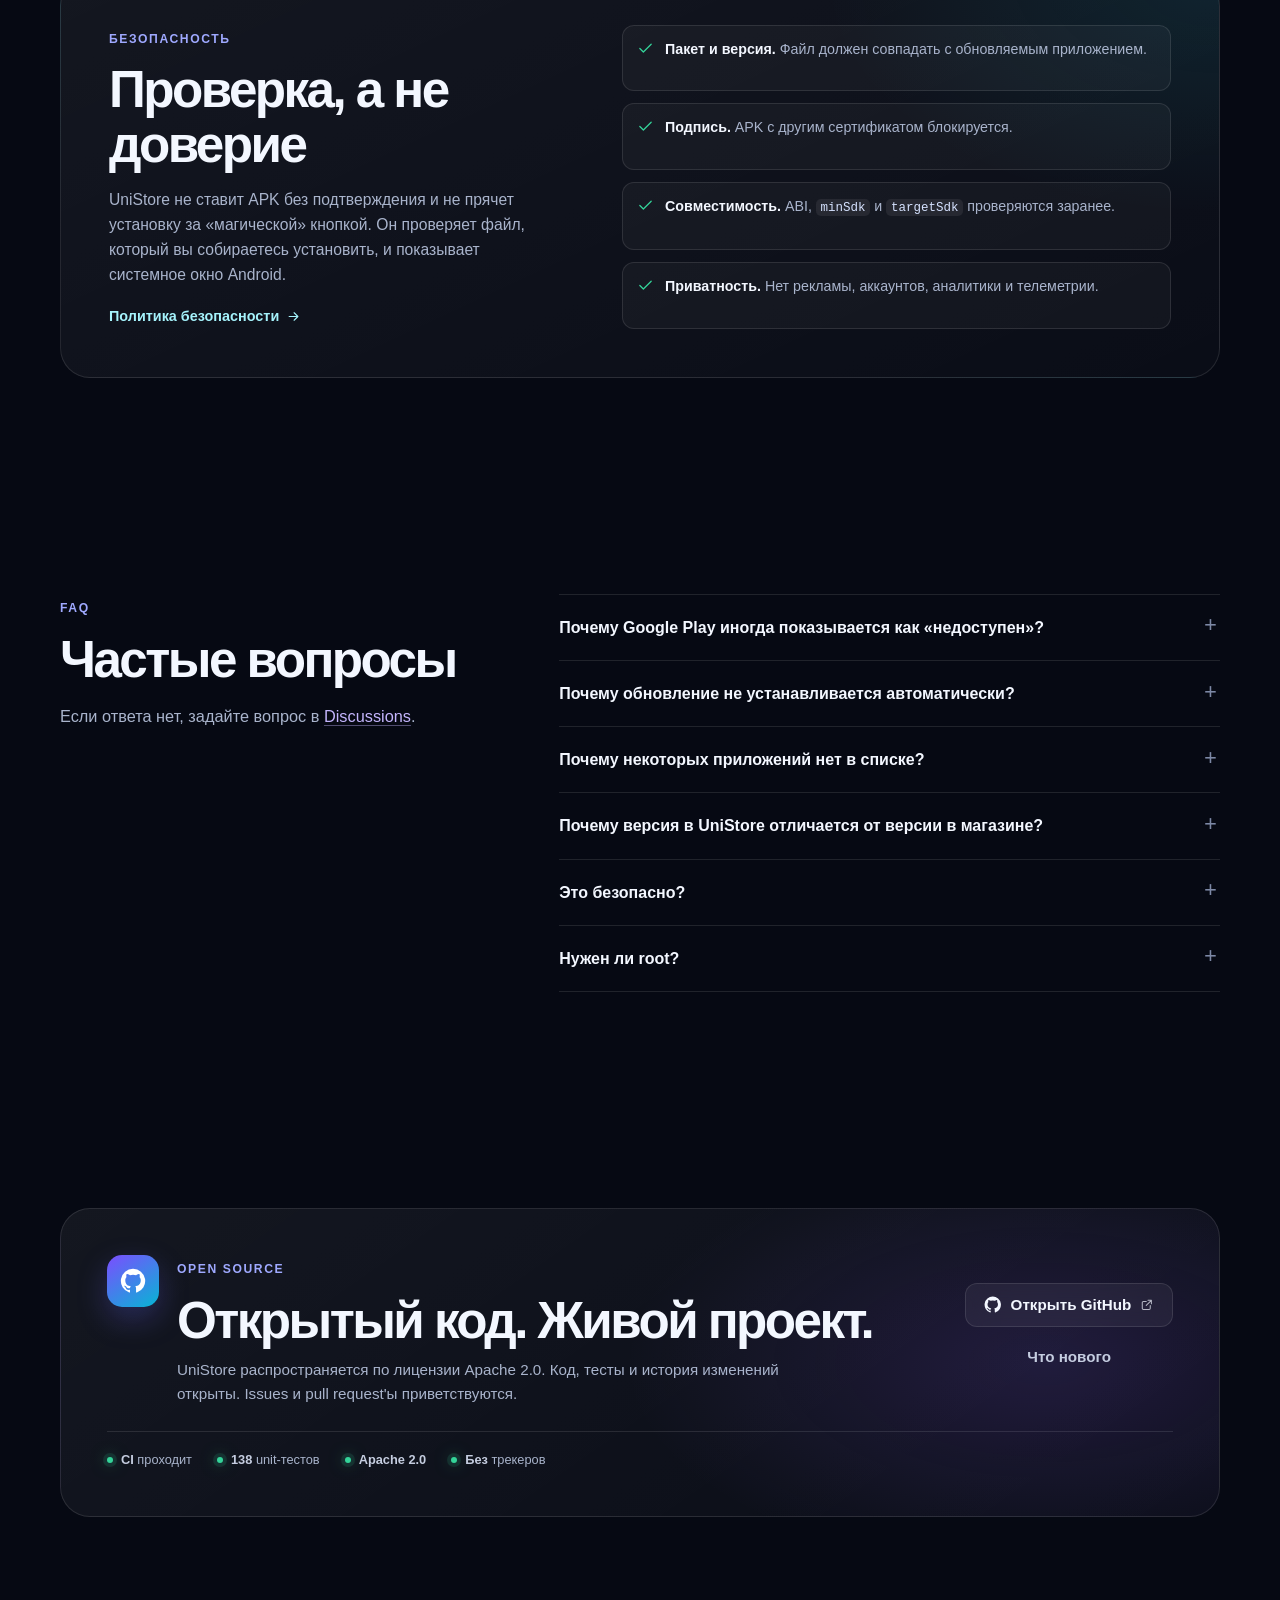
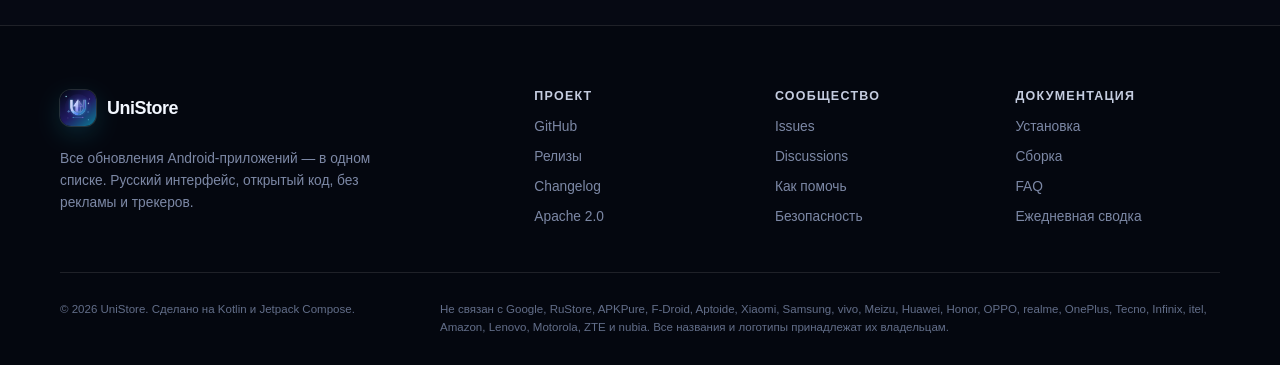
==== commit b8ccdc23: "Release UniStore 1.2.0" ====
--- a/docs/index.html
+++ b/docs/index.html
@@ -118,7 +118,7 @@
           <svg class="icon icon-external" aria-hidden="true"><use href="#i-external"/></svg>
           <span class="sr-only">(откроется в новой вкладке)</span>
         </a>
-        <a class="btn btn-primary btn-sm" href="https://github.com/NetlApps/UniStore/releases/download/v1.1.9/UniStore-1.1.9.apk">
+        <a class="btn btn-primary btn-sm" href="https://github.com/NetlApps/UniStore/releases/download/v1.2.0/UniStore-1.2.0.apk">
           <svg class="icon" aria-hidden="true"><use href="#i-download"/></svg>
           Скачать
         </a>
@@ -140,10 +140,10 @@
           <p class="lead">UniStore проверяет Google Play, RuStore, APKPure, F-Droid, Aptoide и магазины производителей. Показывает только совместимые версии, проверяет подпись APK и передаёт файл системному установщику.</p>
 
           <div class="hero-actions">
-            <a class="btn btn-primary btn-lg" href="https://github.com/NetlApps/UniStore/releases/download/v1.1.9/UniStore-1.1.9.apk">
+            <a class="btn btn-primary btn-lg" href="https://github.com/NetlApps/UniStore/releases/download/v1.2.0/UniStore-1.2.0.apk">
               <svg class="icon" aria-hidden="true"><use href="#i-download"/></svg>
               Скачать APK
-              <span class="btn-note">1.1.9 · ~2 МБ</span>
+              <span class="btn-note">1.2.0 · ~2 МБ</span>
             </a>
             <a class="btn btn-secondary btn-lg" href="https://github.com/NetlApps/UniStore" target="_blank" rel="noopener">
               <svg class="icon" aria-hidden="true"><use href="#i-github"/></svg>
@@ -190,7 +190,7 @@
           </div>
           <div class="stat">
             <dt>unit-тестов</dt>
-            <dd>112</dd>
+            <dd>138</dd>
           </div>
           <div class="stat">
             <dt>рекламных SDK</dt>
@@ -212,7 +212,19 @@
           <article class="feature-card reveal">
             <div class="feature-icon"><svg class="icon" aria-hidden="true"><use href="#i-refresh"/></svg></div>
             <h3>Один список обновлений</h3>
-            <p>Девять источников проверяются параллельно. Результаты появляются по мере готовности, а не после ответа самого медленного магазина.</p>
+            <p>Девять источников проверяются параллельно. Вкладка «Обновления по магазинам» запоминает выбранный каталог и показывает именно его версию.</p>
+          </article>
+
+          <article class="feature-card reveal">
+            <div class="feature-icon"><svg class="icon" aria-hidden="true"><use href="#i-shield"/></svg></div>
+            <h3>Честный статус версии</h3>
+            <p>Если Google Play скрывает номер версии, приложение пишет «Не подтверждено», а не ложное «актуально». В карточке видны источники и совпадение подписи.</p>
+          </article>
+
+          <article class="feature-card reveal">
+            <div class="feature-icon"><svg class="icon" aria-hidden="true"><use href="#i-download"/></svg></div>
+            <h3>Самообновление и диагностика</h3>
+            <p>UniStore обновляет себя из GitHub. Экран обратной связи собирает bug report с версией, устройством и журналом и открывает GitHub issue без ошибки 414.</p>
           </article>
 
           <article class="feature-card reveal">
@@ -335,12 +347,12 @@
           <div class="install-main">
             <p class="section-label">Установка</p>
             <h2>Скачайте APK и обновите приложения</h2>
-            <p class="install-lead">Версия <strong>1.1.9</strong> · Android 8.0+ · около 2 МБ. Для прямой установки разрешите UniStore установку из неизвестных источников.</p>
+            <p class="install-lead">Версия <strong>1.2.0</strong> · Android 8.0+ · около 2 МБ. Для прямой установки разрешите UniStore установку из неизвестных источников.</p>
 
             <div class="install-actions">
-              <a class="btn btn-primary btn-lg" href="https://github.com/NetlApps/UniStore/releases/download/v1.1.9/UniStore-1.1.9.apk">
+              <a class="btn btn-primary btn-lg" href="https://github.com/NetlApps/UniStore/releases/download/v1.2.0/UniStore-1.2.0.apk">
                 <svg class="icon" aria-hidden="true"><use href="#i-download"/></svg>
-                Скачать UniStore-1.1.9.apk
+                Скачать UniStore-1.2.0.apk
               </a>
               <a class="btn btn-secondary" href="https://github.com/NetlApps/UniStore/releases/latest" target="_blank" rel="noopener">
                 Все релизы
@@ -352,13 +364,13 @@
             <div class="checksum">
               <div class="checksum-head">
                 <span>SHA-256</span>
-                <button class="copy-button" type="button" data-copy="5CF89C163F68DC4A70D8682B0333A0BC2E74BF0197A841851A20EA9420787A12" aria-label="Скопировать SHA-256">
+                <button class="copy-button" type="button" data-copy="A8A8F37CBA6D21E2C659491D1019F0A43EAD7DF7B106A8C00C7C2B1CE722139C" aria-label="Скопировать SHA-256">
                   <svg class="icon" aria-hidden="true"><use href="#i-copy"/></svg>
                   <span class="copy-label">Копировать</span>
                 </button>
               </div>
-              <code>5CF89C163F68DC4A70D8682B0333A0BC2E74BF0197A841851A20EA9420787A12</code>
-              <p>Размер: 2 070 683 байт. Сверьте хеш после скачивания.</p>
+              <code>A8A8F37CBA6D21E2C659491D1019F0A43EAD7DF7B106A8C00C7C2B1CE722139C</code>
+              <p>Размер: 2 119 839 байт. Сверьте хеш после скачивания.</p>
             </div>
           </div>
 
@@ -461,7 +473,7 @@
           </div>
           <ul class="community-stats">
             <li><span class="status-dot"></span><span><strong>CI</strong> проходит</span></li>
-            <li><span class="status-dot"></span><span><strong>112</strong> unit-тестов</span></li>
+            <li><span class="status-dot"></span><span><strong>138</strong> unit-тестов</span></li>
             <li><span class="status-dot"></span><span><strong>Apache 2.0</strong></span></li>
             <li><span class="status-dot"></span><span><strong>Без</strong> трекеров</span></li>
           </ul>
